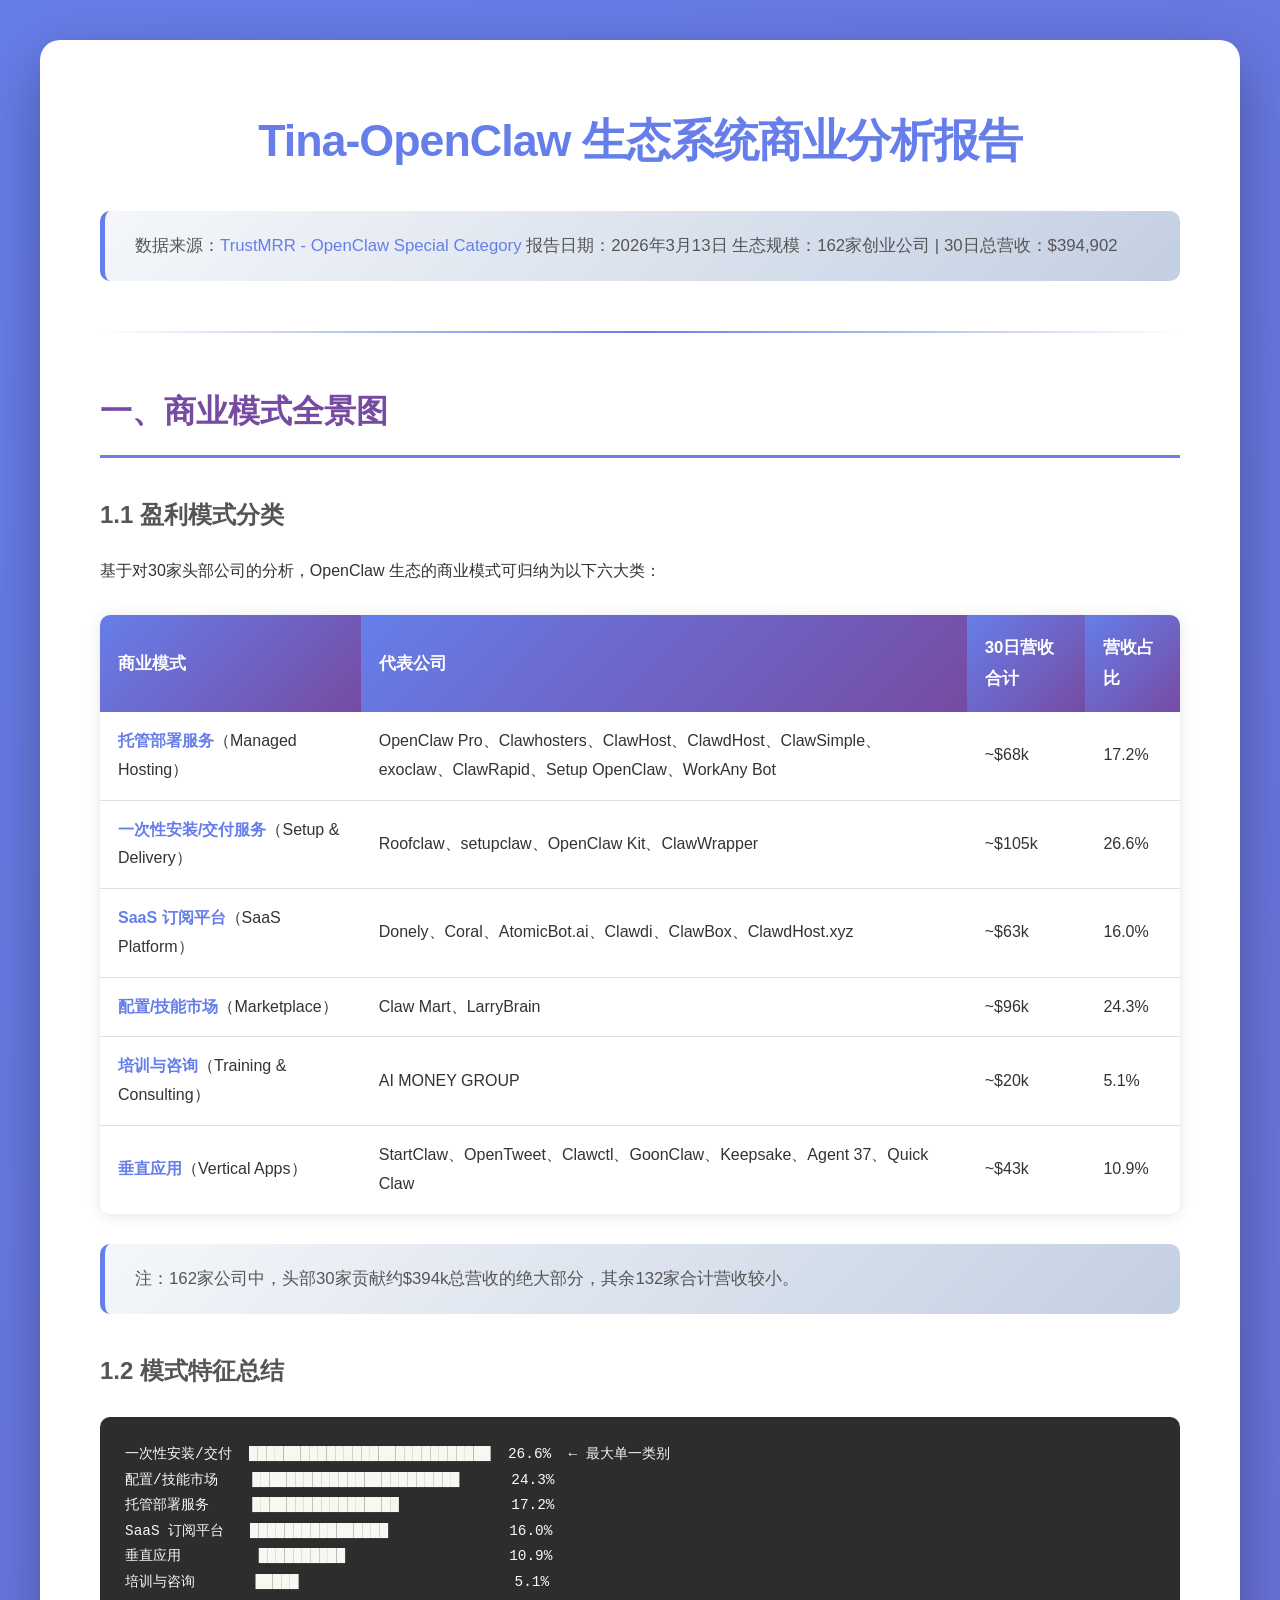
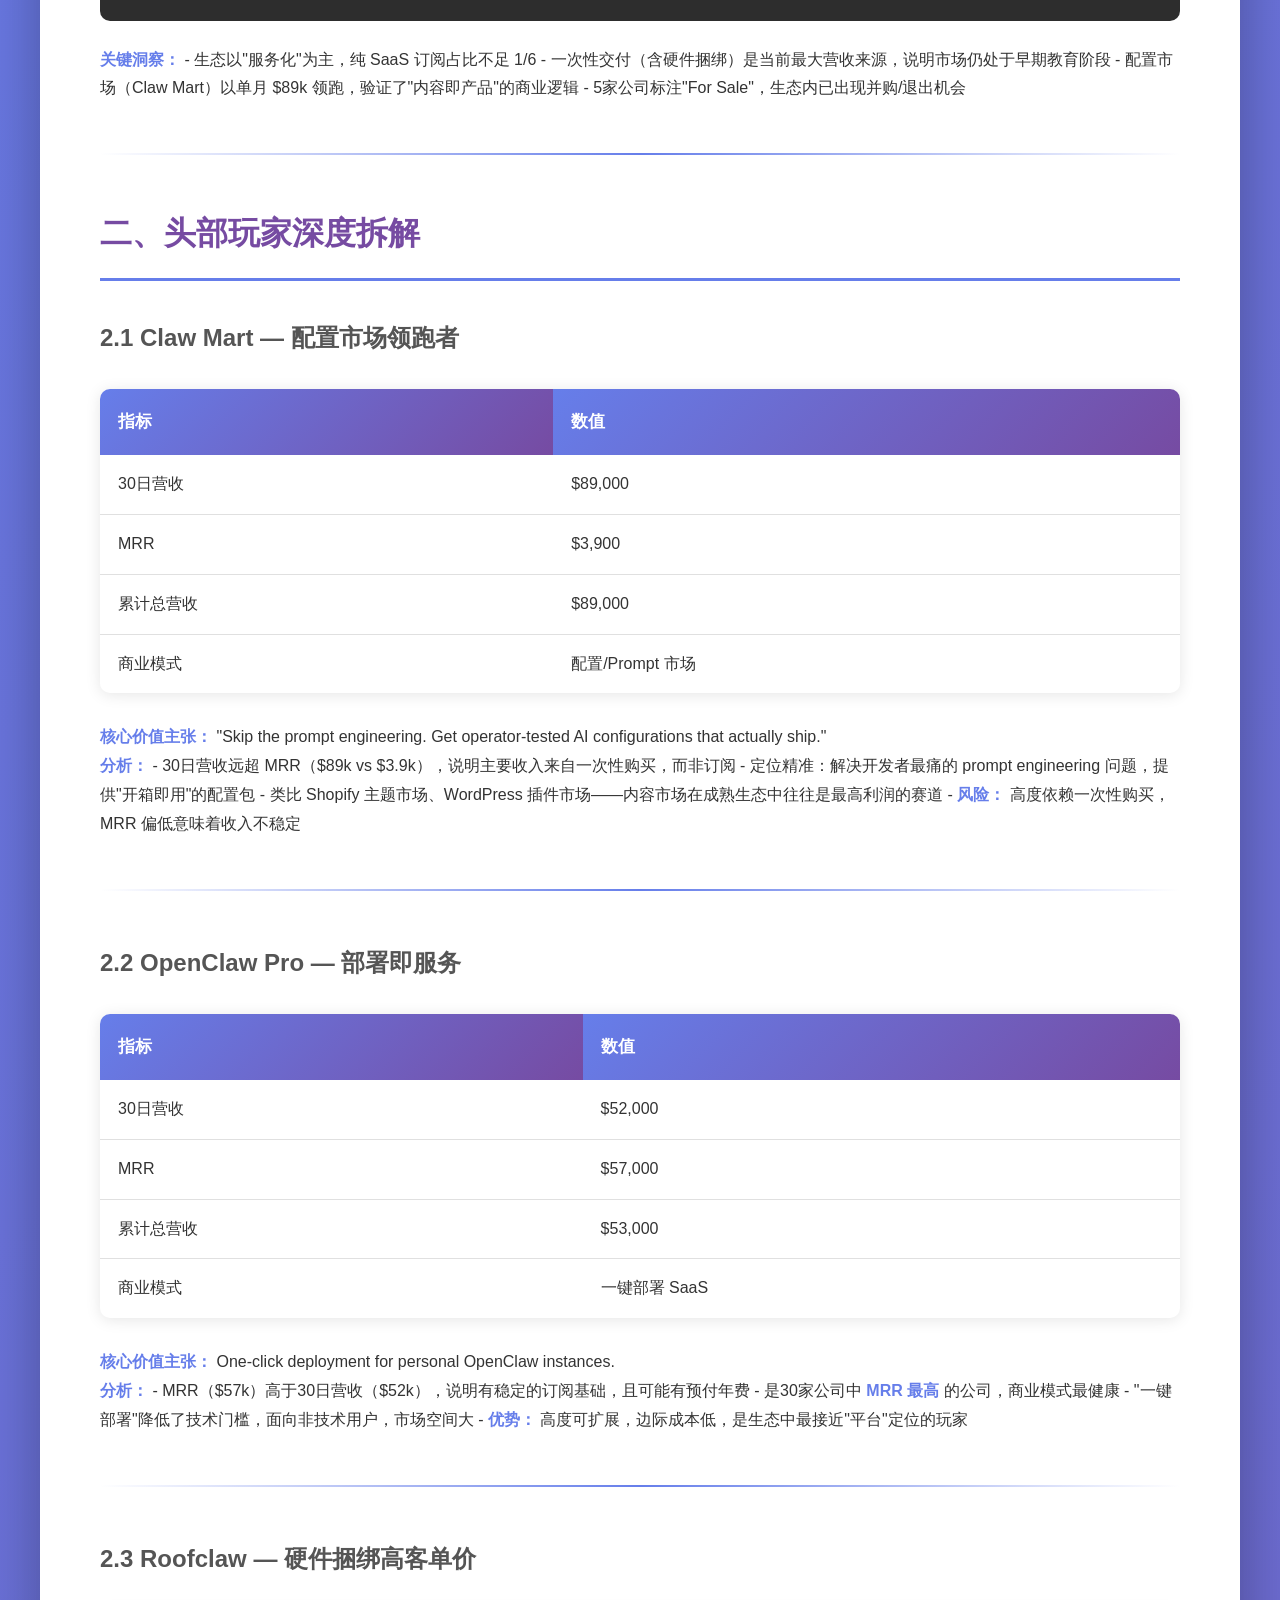
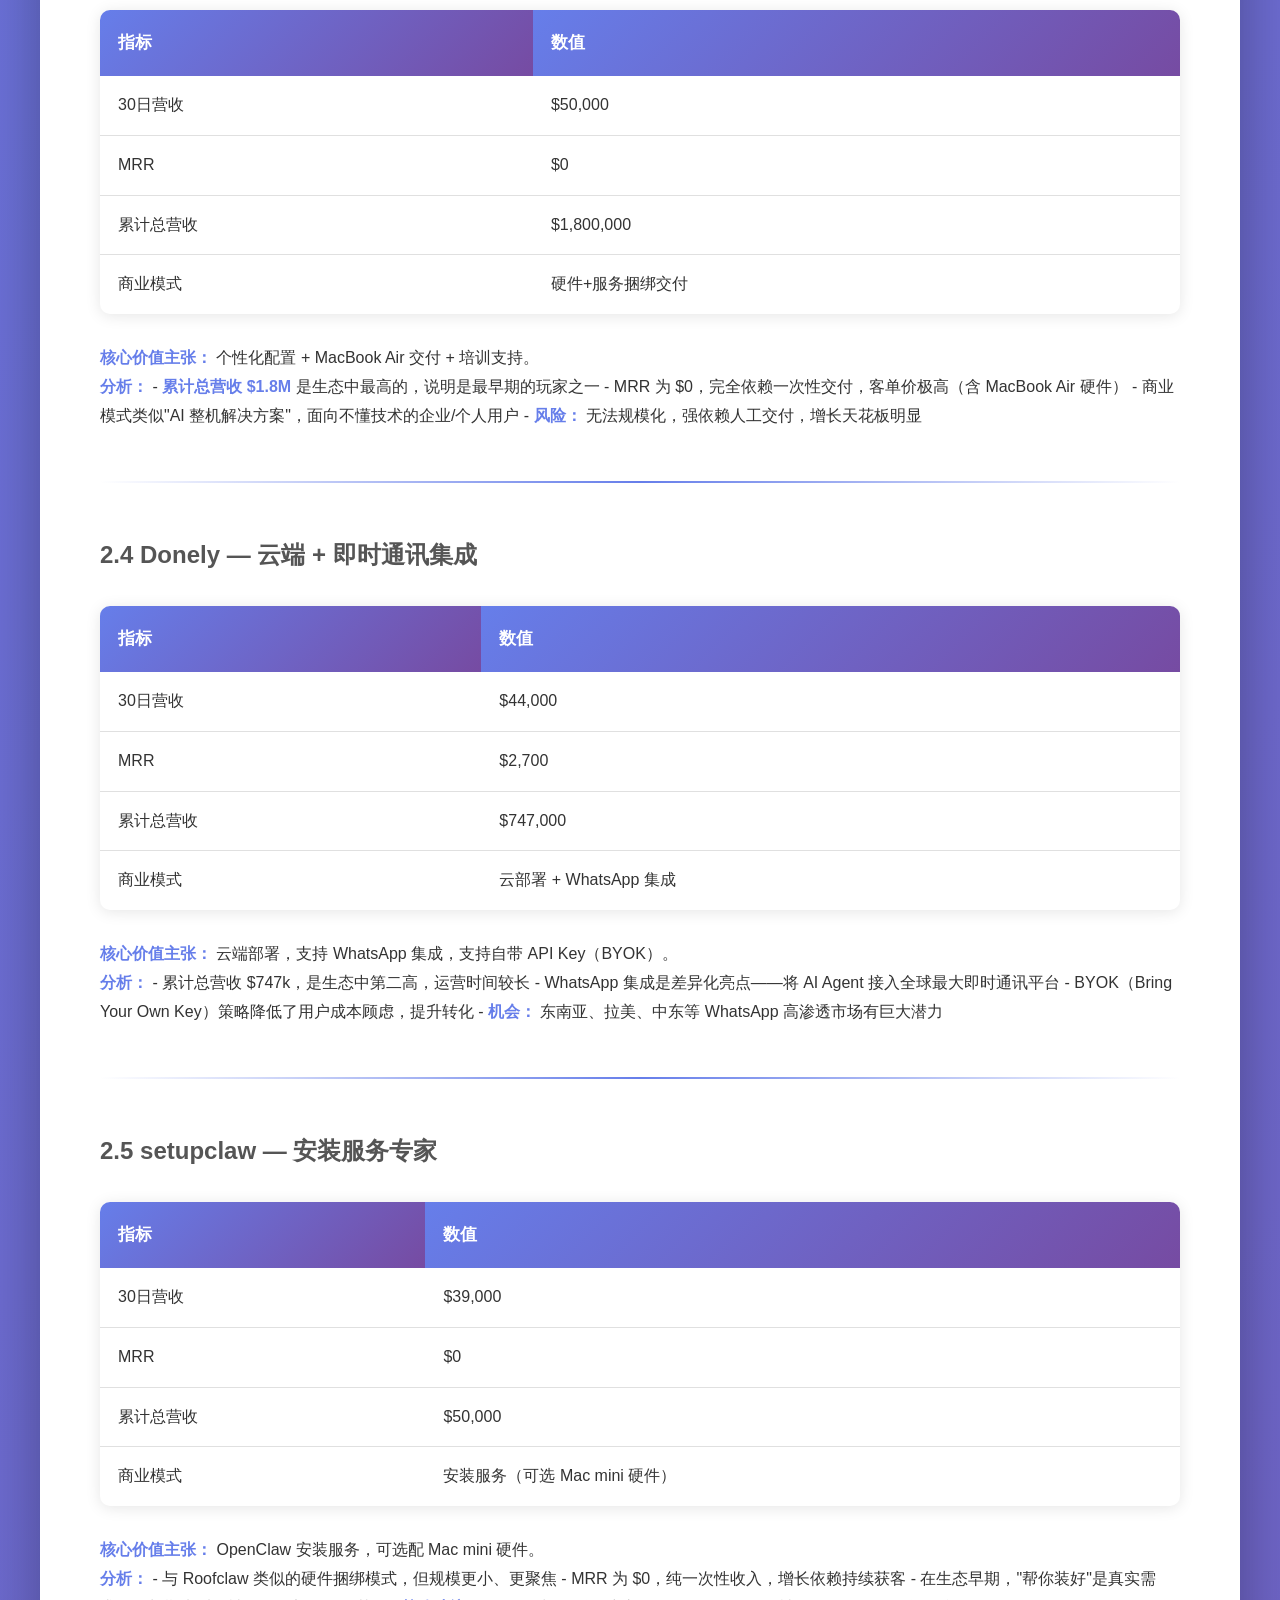
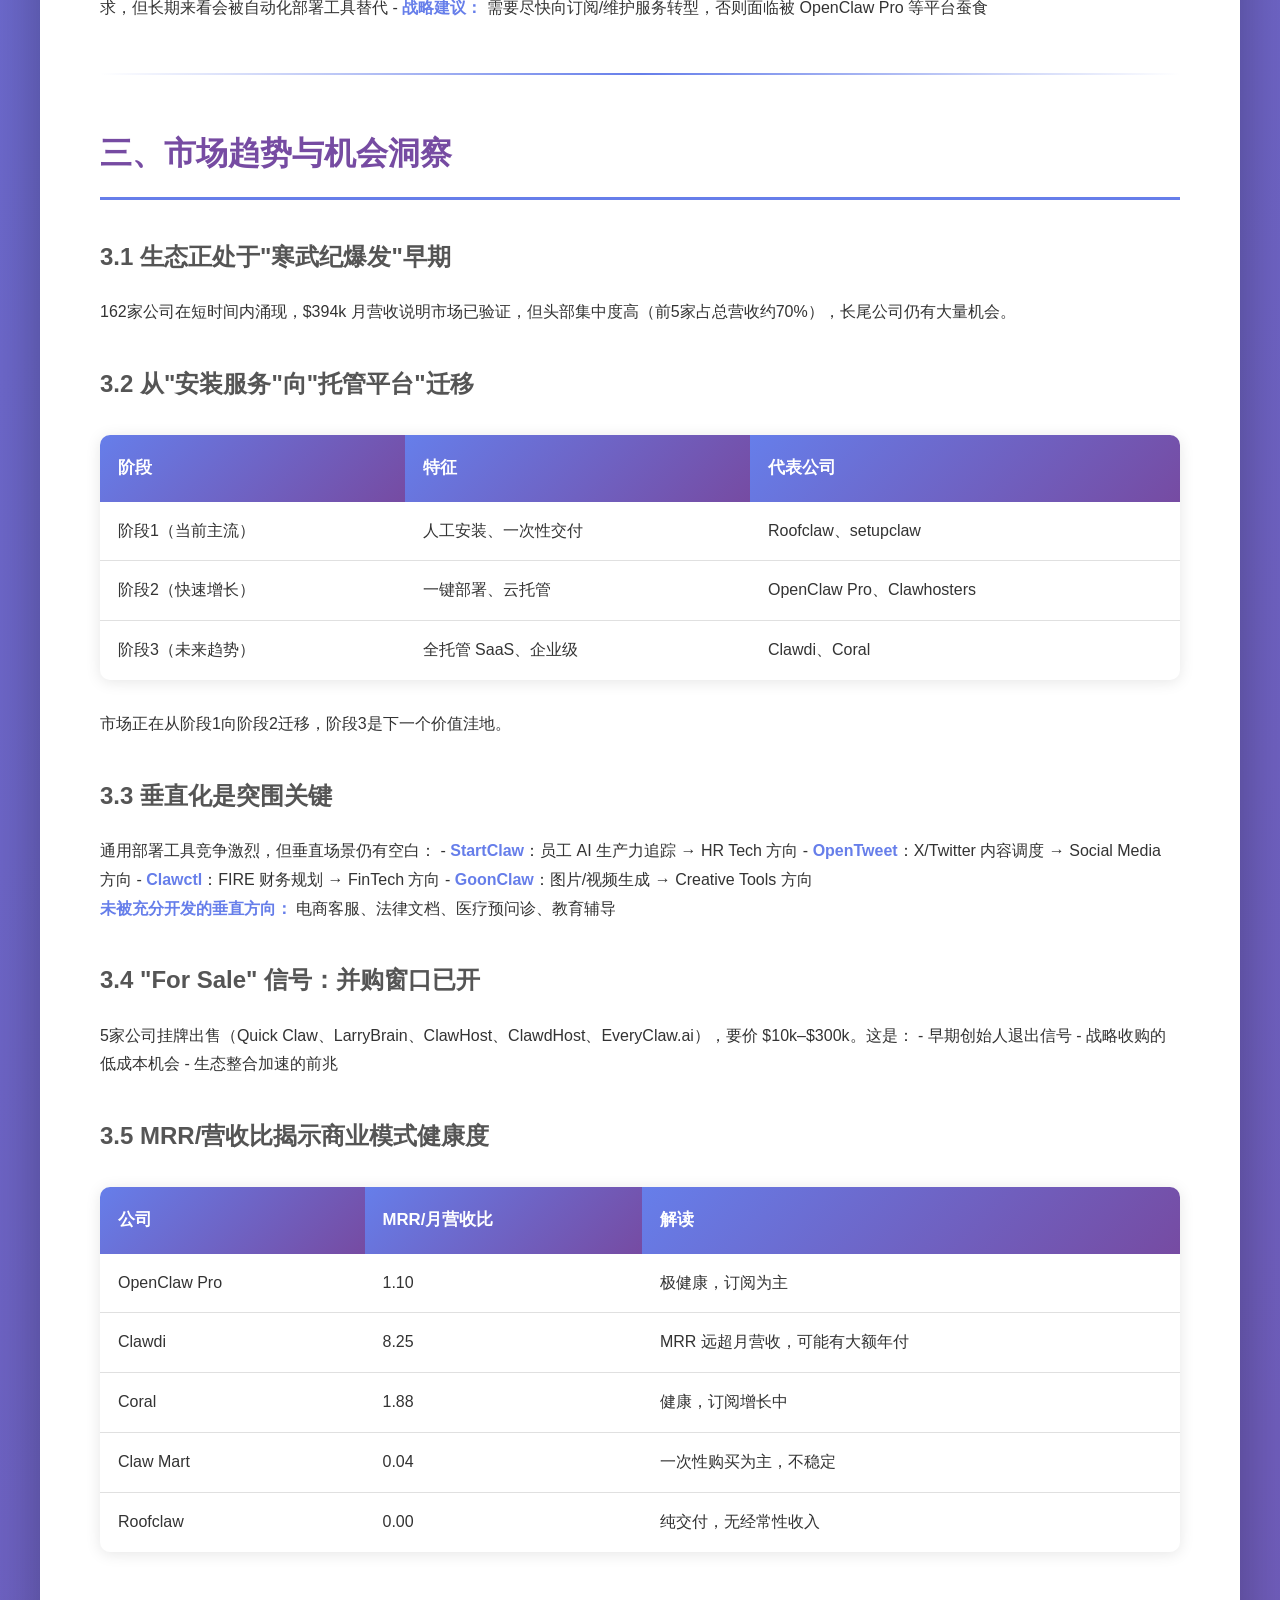
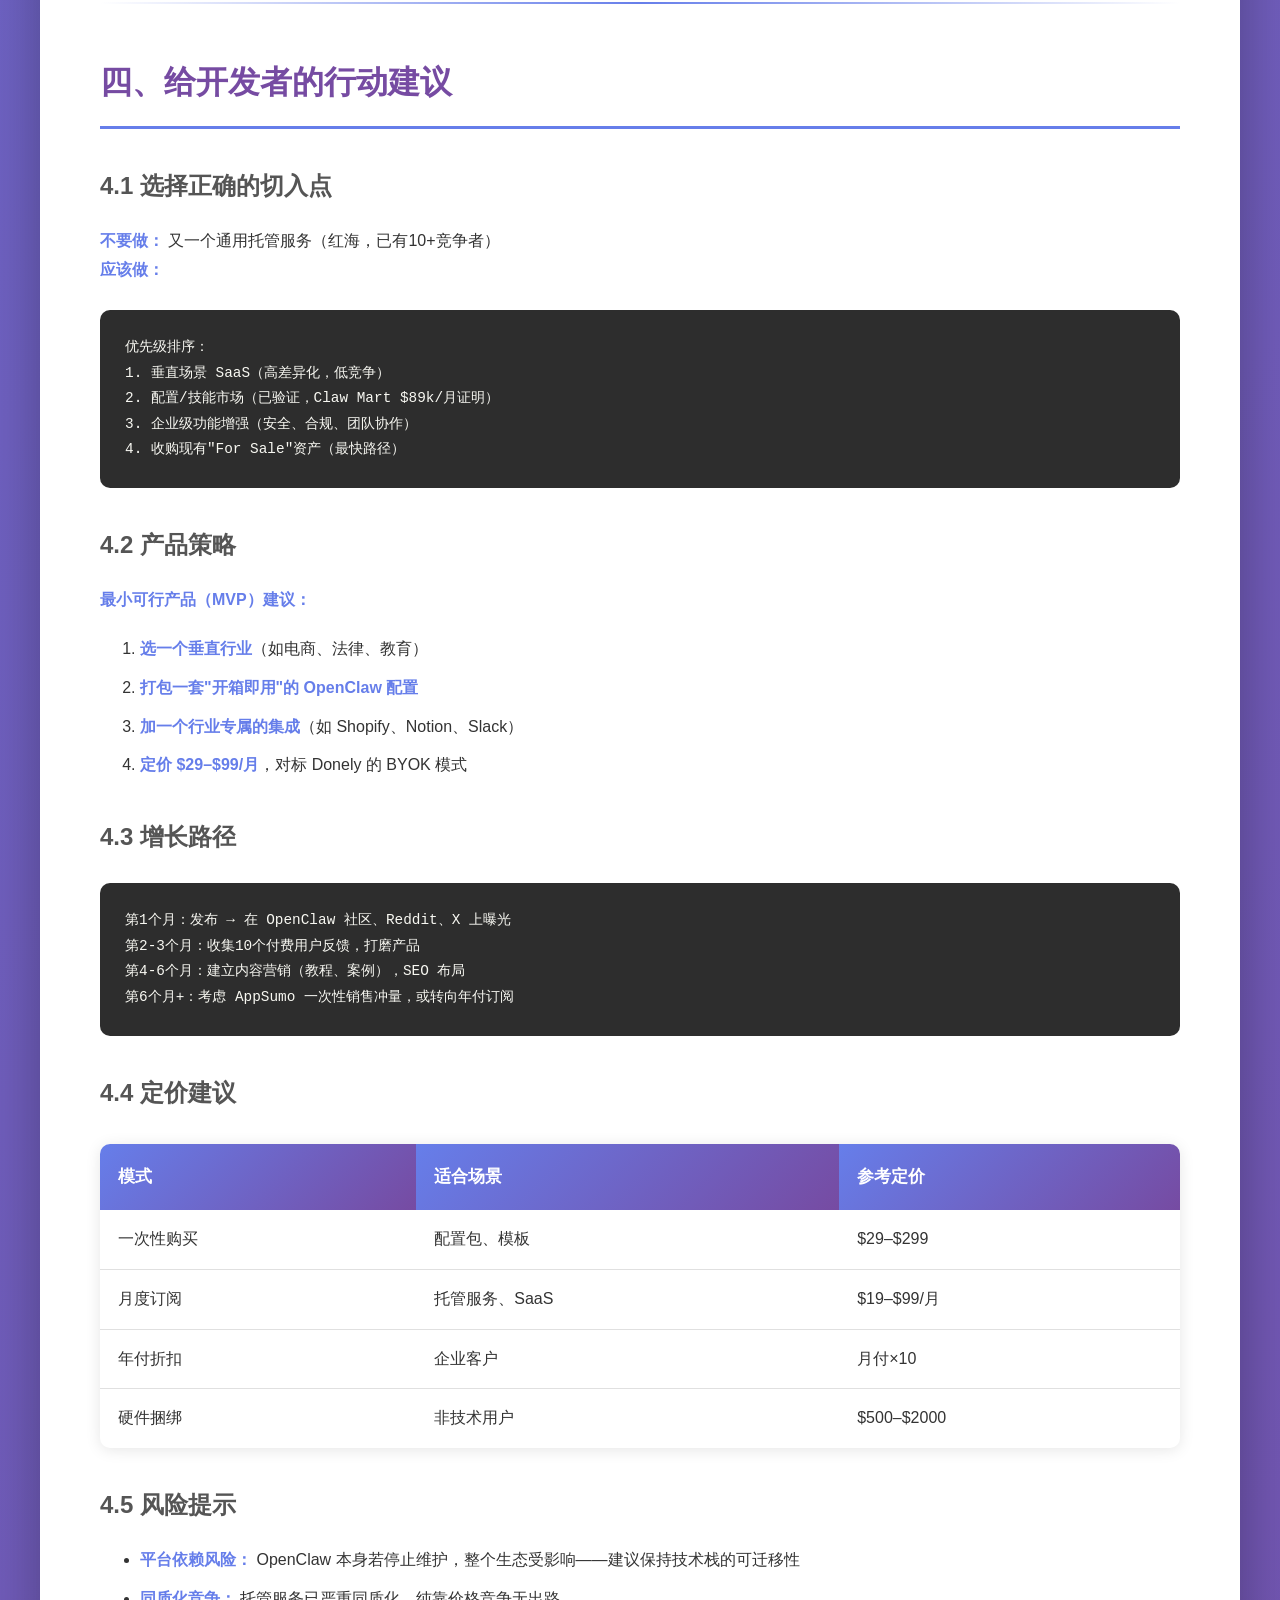
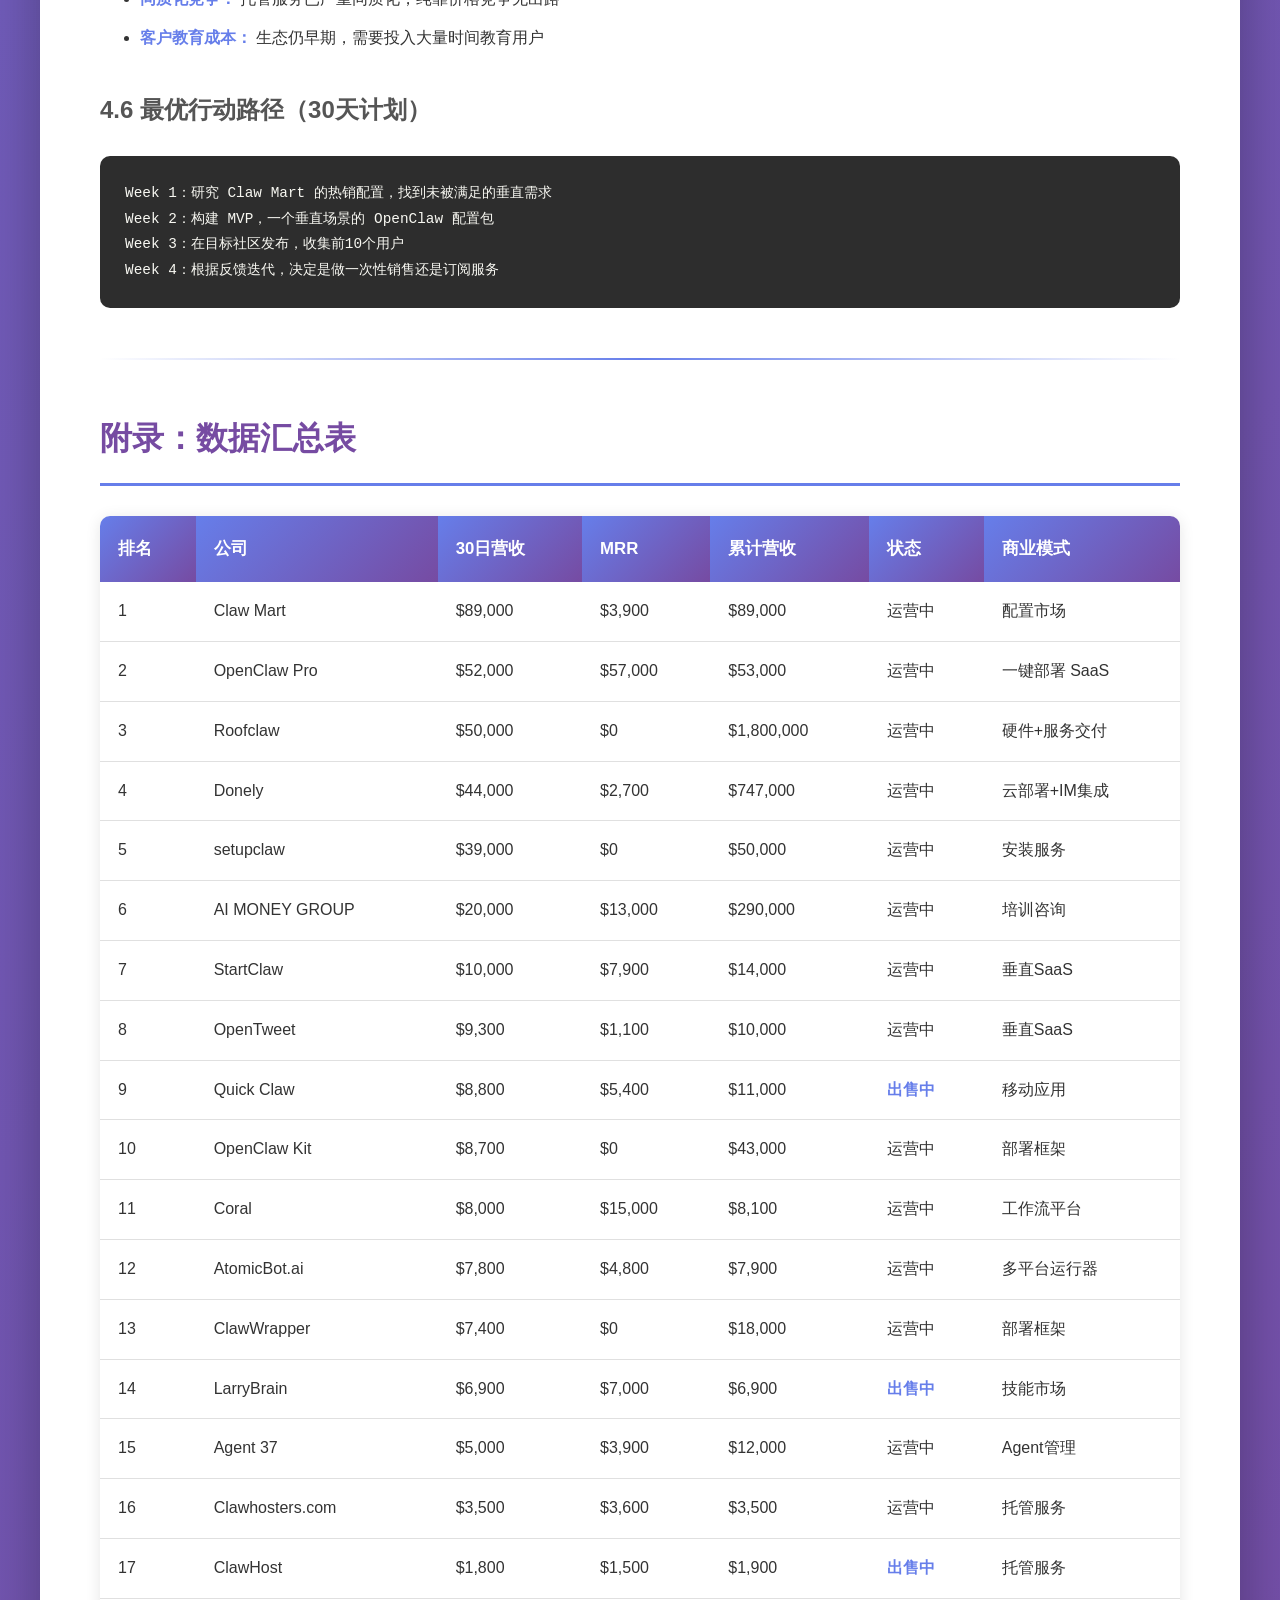
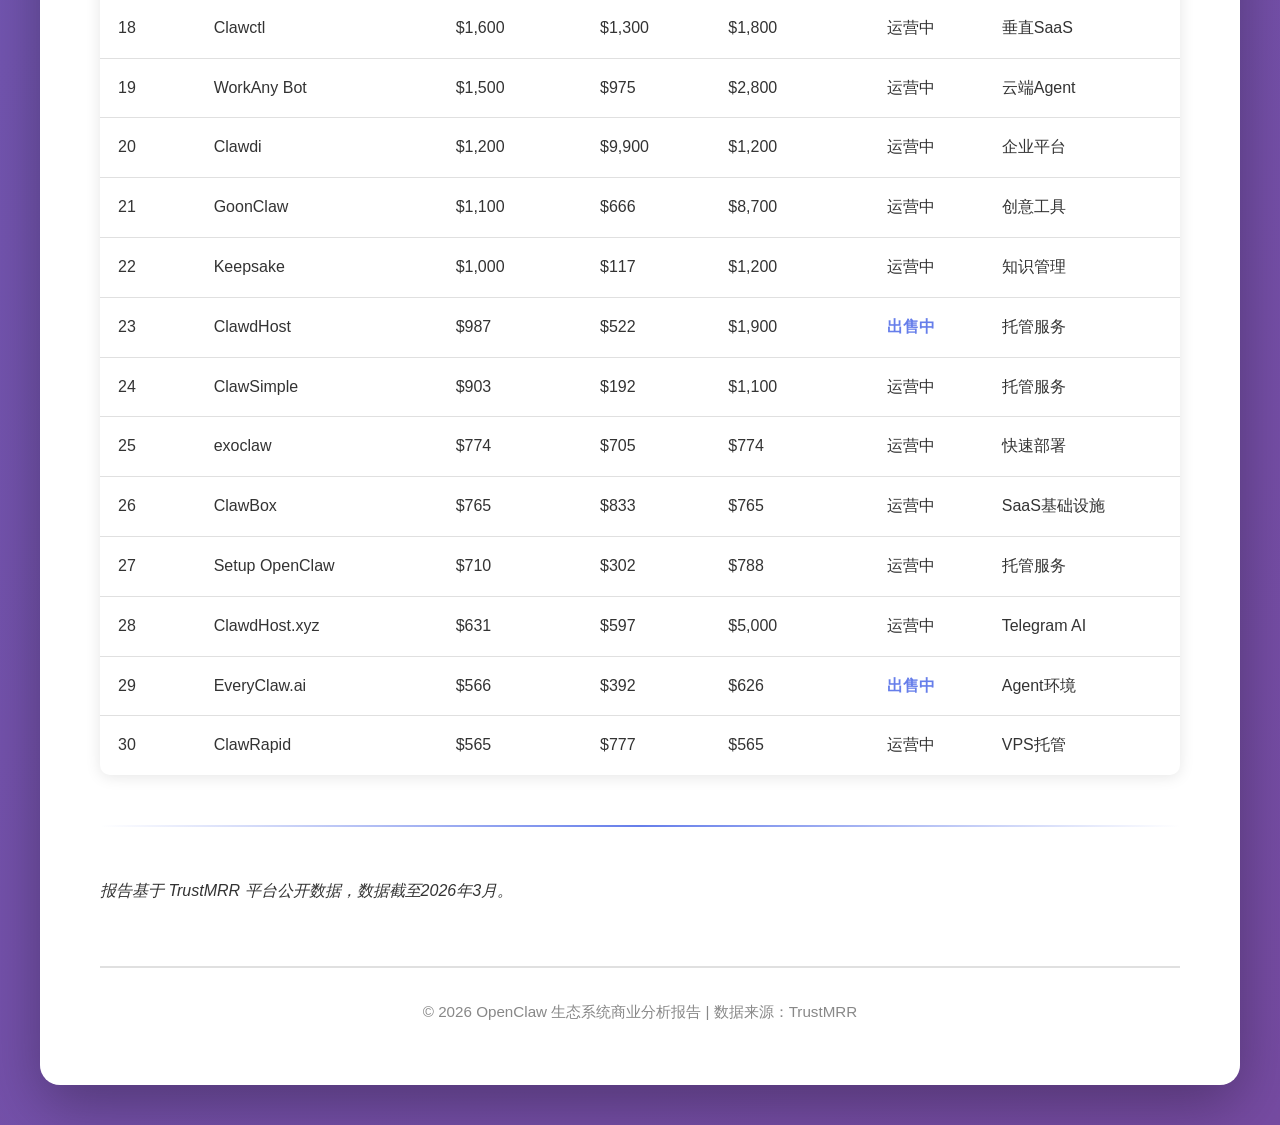
==== index.html @ 4ee93a66 "Add index.html for Vercel" ====
<!DOCTYPE html>
<html lang="zh-CN">
<head>
    <meta charset="UTF-8">
    <meta name="viewport" content="width=device-width, initial-scale=1.0">
    <title>Tina-OpenClaw 生态系统商业分析报告</title>
    <style>
        * {
            margin: 0;
            padding: 0;
            box-sizing: border-box;
        }

        body {
            font-family: -apple-system, BlinkMacSystemFont, "Segoe UI", "PingFang SC", "Hiragino Sans GB", "Microsoft YaHei", sans-serif;
            line-height: 1.8;
            color: #333;
            background: linear-gradient(135deg, #667eea 0%, #764ba2 100%);
            padding: 40px 20px;
        }

        .container {
            max-width: 1200px;
            margin: 0 auto;
            background: white;
            padding: 60px;
            border-radius: 20px;
            box-shadow: 0 20px 60px rgba(0,0,0,0.3);
        }

        h1 {
            font-size: 2.8em;
            color: #667eea;
            margin-bottom: 30px;
            text-align: center;
            font-weight: 700;
            letter-spacing: -1px;
        }

        h2 {
            font-size: 2em;
            color: #764ba2;
            margin-top: 50px;
            margin-bottom: 25px;
            padding-bottom: 15px;
            border-bottom: 3px solid #667eea;
            font-weight: 600;
        }

        h3 {
            font-size: 1.5em;
            color: #555;
            margin-top: 35px;
            margin-bottom: 20px;
            font-weight: 600;
        }

        blockquote {
            background: linear-gradient(135deg, #f5f7fa 0%, #c3cfe2 100%);
            border-left: 5px solid #667eea;
            padding: 20px 30px;
            margin: 30px 0;
            border-radius: 10px;
            font-size: 1.05em;
            color: #555;
        }

        table {
            width: 100%;
            border-collapse: collapse;
            margin: 30px 0;
            box-shadow: 0 2px 15px rgba(0,0,0,0.1);
            border-radius: 10px;
            overflow: hidden;
        }

        th {
            background: linear-gradient(135deg, #667eea 0%, #764ba2 100%);
            color: white;
            padding: 18px;
            text-align: left;
            font-weight: 600;
            font-size: 1.05em;
        }

        td {
            padding: 15px 18px;
            border-bottom: 1px solid #e0e0e0;
        }

        tr:hover {
            background-color: #f8f9fa;
        }

        tr:last-child td {
            border-bottom: none;
        }

        code {
            background: #f4f4f4;
            padding: 3px 8px;
            border-radius: 4px;
            font-family: "Monaco", "Menlo", monospace;
            font-size: 0.9em;
            color: #e83e8c;
        }

        pre {
            background: #2d2d2d;
            color: #f8f8f2;
            padding: 25px;
            border-radius: 10px;
            overflow-x: auto;
            margin: 25px 0;
            line-height: 1.6;
            font-family: "Monaco", "Menlo", monospace;
        }

        pre code {
            background: none;
            color: inherit;
            padding: 0;
        }

        ul, ol {
            margin: 20px 0 20px 40px;
        }

        li {
            margin: 10px 0;
        }

        strong {
            color: #667eea;
            font-weight: 600;
        }

        hr {
            border: none;
            height: 2px;
            background: linear-gradient(90deg, transparent, #667eea, transparent);
            margin: 50px 0;
        }

        a {
            color: #667eea;
            text-decoration: none;
            border-bottom: 2px solid transparent;
            transition: border-color 0.3s;
        }

        a:hover {
            border-bottom-color: #667eea;
        }

        .footer {
            text-align: center;
            margin-top: 60px;
            padding-top: 30px;
            border-top: 2px solid #e0e0e0;
            color: #888;
            font-size: 0.95em;
        }

        @media print {
            body {
                background: white;
                padding: 0;
            }
            .container {
                box-shadow: none;
                padding: 40px;
            }
        }

        @media (max-width: 768px) {
            .container {
                padding: 30px 20px;
            }
            h1 {
                font-size: 2em;
            }
            h2 {
                font-size: 1.6em;
            }
            table {
                font-size: 0.9em;
            }
        }
    </style>
</head>
<body>
    <div class="container">
        <h1>Tina-OpenClaw 生态系统商业分析报告</h1>
<blockquote>
<p>数据来源：<a href="https://trustmrr.com/special-category/openclaw">TrustMRR - OpenClaw Special Category</a>
报告日期：2026年3月13日
生态规模：162家创业公司 | 30日总营收：$394,902</p>
</blockquote>
<hr />
<h2>一、商业模式全景图</h2>
<h3>1.1 盈利模式分类</h3>
<p>基于对30家头部公司的分析，OpenClaw 生态的商业模式可归纳为以下六大类：</p>
<table>
<thead>
<tr>
<th>商业模式</th>
<th>代表公司</th>
<th>30日营收合计</th>
<th>营收占比</th>
</tr>
</thead>
<tbody>
<tr>
<td><strong>托管部署服务</strong>（Managed Hosting）</td>
<td>OpenClaw Pro、Clawhosters、ClawHost、ClawdHost、ClawSimple、exoclaw、ClawRapid、Setup OpenClaw、WorkAny Bot</td>
<td>~$68k</td>
<td>17.2%</td>
</tr>
<tr>
<td><strong>一次性安装/交付服务</strong>（Setup &amp; Delivery）</td>
<td>Roofclaw、setupclaw、OpenClaw Kit、ClawWrapper</td>
<td>~$105k</td>
<td>26.6%</td>
</tr>
<tr>
<td><strong>SaaS 订阅平台</strong>（SaaS Platform）</td>
<td>Donely、Coral、AtomicBot.ai、Clawdi、ClawBox、ClawdHost.xyz</td>
<td>~$63k</td>
<td>16.0%</td>
</tr>
<tr>
<td><strong>配置/技能市场</strong>（Marketplace）</td>
<td>Claw Mart、LarryBrain</td>
<td>~$96k</td>
<td>24.3%</td>
</tr>
<tr>
<td><strong>培训与咨询</strong>（Training &amp; Consulting）</td>
<td>AI MONEY GROUP</td>
<td>~$20k</td>
<td>5.1%</td>
</tr>
<tr>
<td><strong>垂直应用</strong>（Vertical Apps）</td>
<td>StartClaw、OpenTweet、Clawctl、GoonClaw、Keepsake、Agent 37、Quick Claw</td>
<td>~$43k</td>
<td>10.9%</td>
</tr>
</tbody>
</table>
<blockquote>
<p>注：162家公司中，头部30家贡献约$394k总营收的绝大部分，其余132家合计营收较小。</p>
</blockquote>
<h3>1.2 模式特征总结</h3>
<pre><code>一次性安装/交付  ████████████████████████████  26.6%  ← 最大单一类别
配置/技能市场    ████████████████████████      24.3%
托管部署服务     █████████████████             17.2%
SaaS 订阅平台   ████████████████              16.0%
垂直应用         ██████████                   10.9%
培训与咨询       █████                         5.1%
</code></pre>
<p><strong>关键洞察：</strong>
- 生态以"服务化"为主，纯 SaaS 订阅占比不足 1/6
- 一次性交付（含硬件捆绑）是当前最大营收来源，说明市场仍处于早期教育阶段
- 配置市场（Claw Mart）以单月 $89k 领跑，验证了"内容即产品"的商业逻辑
- 5家公司标注"For Sale"，生态内已出现并购/退出机会</p>
<hr />
<h2>二、头部玩家深度拆解</h2>
<h3>2.1 Claw Mart — 配置市场领跑者</h3>
<table>
<thead>
<tr>
<th>指标</th>
<th>数值</th>
</tr>
</thead>
<tbody>
<tr>
<td>30日营收</td>
<td>$89,000</td>
</tr>
<tr>
<td>MRR</td>
<td>$3,900</td>
</tr>
<tr>
<td>累计总营收</td>
<td>$89,000</td>
</tr>
<tr>
<td>商业模式</td>
<td>配置/Prompt 市场</td>
</tr>
</tbody>
</table>
<p><strong>核心价值主张：</strong> "Skip the prompt engineering. Get operator-tested AI configurations that actually ship."</p>
<p><strong>分析：</strong>
- 30日营收远超 MRR（$89k vs $3.9k），说明主要收入来自一次性购买，而非订阅
- 定位精准：解决开发者最痛的 prompt engineering 问题，提供"开箱即用"的配置包
- 类比 Shopify 主题市场、WordPress 插件市场——内容市场在成熟生态中往往是最高利润的赛道
- <strong>风险：</strong> 高度依赖一次性购买，MRR 偏低意味着收入不稳定</p>
<hr />
<h3>2.2 OpenClaw Pro — 部署即服务</h3>
<table>
<thead>
<tr>
<th>指标</th>
<th>数值</th>
</tr>
</thead>
<tbody>
<tr>
<td>30日营收</td>
<td>$52,000</td>
</tr>
<tr>
<td>MRR</td>
<td>$57,000</td>
</tr>
<tr>
<td>累计总营收</td>
<td>$53,000</td>
</tr>
<tr>
<td>商业模式</td>
<td>一键部署 SaaS</td>
</tr>
</tbody>
</table>
<p><strong>核心价值主张：</strong> One-click deployment for personal OpenClaw instances.</p>
<p><strong>分析：</strong>
- MRR（$57k）高于30日营收（$52k），说明有稳定的订阅基础，且可能有预付年费
- 是30家公司中 <strong>MRR 最高</strong> 的公司，商业模式最健康
- "一键部署"降低了技术门槛，面向非技术用户，市场空间大
- <strong>优势：</strong> 高度可扩展，边际成本低，是生态中最接近"平台"定位的玩家</p>
<hr />
<h3>2.3 Roofclaw — 硬件捆绑高客单价</h3>
<table>
<thead>
<tr>
<th>指标</th>
<th>数值</th>
</tr>
</thead>
<tbody>
<tr>
<td>30日营收</td>
<td>$50,000</td>
</tr>
<tr>
<td>MRR</td>
<td>$0</td>
</tr>
<tr>
<td>累计总营收</td>
<td>$1,800,000</td>
</tr>
<tr>
<td>商业模式</td>
<td>硬件+服务捆绑交付</td>
</tr>
</tbody>
</table>
<p><strong>核心价值主张：</strong> 个性化配置 + MacBook Air 交付 + 培训支持。</p>
<p><strong>分析：</strong>
- <strong>累计总营收 $1.8M</strong> 是生态中最高的，说明是最早期的玩家之一
- MRR 为 $0，完全依赖一次性交付，客单价极高（含 MacBook Air 硬件）
- 商业模式类似"AI 整机解决方案"，面向不懂技术的企业/个人用户
- <strong>风险：</strong> 无法规模化，强依赖人工交付，增长天花板明显</p>
<hr />
<h3>2.4 Donely — 云端 + 即时通讯集成</h3>
<table>
<thead>
<tr>
<th>指标</th>
<th>数值</th>
</tr>
</thead>
<tbody>
<tr>
<td>30日营收</td>
<td>$44,000</td>
</tr>
<tr>
<td>MRR</td>
<td>$2,700</td>
</tr>
<tr>
<td>累计总营收</td>
<td>$747,000</td>
</tr>
<tr>
<td>商业模式</td>
<td>云部署 + WhatsApp 集成</td>
</tr>
</tbody>
</table>
<p><strong>核心价值主张：</strong> 云端部署，支持 WhatsApp 集成，支持自带 API Key（BYOK）。</p>
<p><strong>分析：</strong>
- 累计总营收 $747k，是生态中第二高，运营时间较长
- WhatsApp 集成是差异化亮点——将 AI Agent 接入全球最大即时通讯平台
- BYOK（Bring Your Own Key）策略降低了用户成本顾虑，提升转化
- <strong>机会：</strong> 东南亚、拉美、中东等 WhatsApp 高渗透市场有巨大潜力</p>
<hr />
<h3>2.5 setupclaw — 安装服务专家</h3>
<table>
<thead>
<tr>
<th>指标</th>
<th>数值</th>
</tr>
</thead>
<tbody>
<tr>
<td>30日营收</td>
<td>$39,000</td>
</tr>
<tr>
<td>MRR</td>
<td>$0</td>
</tr>
<tr>
<td>累计总营收</td>
<td>$50,000</td>
</tr>
<tr>
<td>商业模式</td>
<td>安装服务（可选 Mac mini 硬件）</td>
</tr>
</tbody>
</table>
<p><strong>核心价值主张：</strong> OpenClaw 安装服务，可选配 Mac mini 硬件。</p>
<p><strong>分析：</strong>
- 与 Roofclaw 类似的硬件捆绑模式，但规模更小、更聚焦
- MRR 为 $0，纯一次性收入，增长依赖持续获客
- 在生态早期，"帮你装好"是真实需求，但长期来看会被自动化部署工具替代
- <strong>战略建议：</strong> 需要尽快向订阅/维护服务转型，否则面临被 OpenClaw Pro 等平台蚕食</p>
<hr />
<h2>三、市场趋势与机会洞察</h2>
<h3>3.1 生态正处于"寒武纪爆发"早期</h3>
<p>162家公司在短时间内涌现，$394k 月营收说明市场已验证，但头部集中度高（前5家占总营收约70%），长尾公司仍有大量机会。</p>
<h3>3.2 从"安装服务"向"托管平台"迁移</h3>
<table>
<thead>
<tr>
<th>阶段</th>
<th>特征</th>
<th>代表公司</th>
</tr>
</thead>
<tbody>
<tr>
<td>阶段1（当前主流）</td>
<td>人工安装、一次性交付</td>
<td>Roofclaw、setupclaw</td>
</tr>
<tr>
<td>阶段2（快速增长）</td>
<td>一键部署、云托管</td>
<td>OpenClaw Pro、Clawhosters</td>
</tr>
<tr>
<td>阶段3（未来趋势）</td>
<td>全托管 SaaS、企业级</td>
<td>Clawdi、Coral</td>
</tr>
</tbody>
</table>
<p>市场正在从阶段1向阶段2迁移，阶段3是下一个价值洼地。</p>
<h3>3.3 垂直化是突围关键</h3>
<p>通用部署工具竞争激烈，但垂直场景仍有空白：
- <strong>StartClaw</strong>：员工 AI 生产力追踪 → HR Tech 方向
- <strong>OpenTweet</strong>：X/Twitter 内容调度 → Social Media 方向
- <strong>Clawctl</strong>：FIRE 财务规划 → FinTech 方向
- <strong>GoonClaw</strong>：图片/视频生成 → Creative Tools 方向</p>
<p><strong>未被充分开发的垂直方向：</strong> 电商客服、法律文档、医疗预问诊、教育辅导</p>
<h3>3.4 "For Sale" 信号：并购窗口已开</h3>
<p>5家公司挂牌出售（Quick Claw、LarryBrain、ClawHost、ClawdHost、EveryClaw.ai），要价 $10k–$300k。这是：
- 早期创始人退出信号
- 战略收购的低成本机会
- 生态整合加速的前兆</p>
<h3>3.5 MRR/营收比揭示商业模式健康度</h3>
<table>
<thead>
<tr>
<th>公司</th>
<th>MRR/月营收比</th>
<th>解读</th>
</tr>
</thead>
<tbody>
<tr>
<td>OpenClaw Pro</td>
<td>1.10</td>
<td>极健康，订阅为主</td>
</tr>
<tr>
<td>Clawdi</td>
<td>8.25</td>
<td>MRR 远超月营收，可能有大额年付</td>
</tr>
<tr>
<td>Coral</td>
<td>1.88</td>
<td>健康，订阅增长中</td>
</tr>
<tr>
<td>Claw Mart</td>
<td>0.04</td>
<td>一次性购买为主，不稳定</td>
</tr>
<tr>
<td>Roofclaw</td>
<td>0.00</td>
<td>纯交付，无经常性收入</td>
</tr>
</tbody>
</table>
<hr />
<h2>四、给开发者的行动建议</h2>
<h3>4.1 选择正确的切入点</h3>
<p><strong>不要做：</strong> 又一个通用托管服务（红海，已有10+竞争者）</p>
<p><strong>应该做：</strong></p>
<pre><code>优先级排序：
1. 垂直场景 SaaS（高差异化，低竞争）
2. 配置/技能市场（已验证，Claw Mart $89k/月证明）
3. 企业级功能增强（安全、合规、团队协作）
4. 收购现有&quot;For Sale&quot;资产（最快路径）
</code></pre>
<h3>4.2 产品策略</h3>
<p><strong>最小可行产品（MVP）建议：</strong></p>
<ol>
<li><strong>选一个垂直行业</strong>（如电商、法律、教育）</li>
<li><strong>打包一套"开箱即用"的 OpenClaw 配置</strong></li>
<li><strong>加一个行业专属的集成</strong>（如 Shopify、Notion、Slack）</li>
<li><strong>定价 $29–$99/月</strong>，对标 Donely 的 BYOK 模式</li>
</ol>
<h3>4.3 增长路径</h3>
<pre><code>第1个月：发布 → 在 OpenClaw 社区、Reddit、X 上曝光
第2-3个月：收集10个付费用户反馈，打磨产品
第4-6个月：建立内容营销（教程、案例），SEO 布局
第6个月+：考虑 AppSumo 一次性销售冲量，或转向年付订阅
</code></pre>
<h3>4.4 定价建议</h3>
<table>
<thead>
<tr>
<th>模式</th>
<th>适合场景</th>
<th>参考定价</th>
</tr>
</thead>
<tbody>
<tr>
<td>一次性购买</td>
<td>配置包、模板</td>
<td>$29–$299</td>
</tr>
<tr>
<td>月度订阅</td>
<td>托管服务、SaaS</td>
<td>$19–$99/月</td>
</tr>
<tr>
<td>年付折扣</td>
<td>企业客户</td>
<td>月付×10</td>
</tr>
<tr>
<td>硬件捆绑</td>
<td>非技术用户</td>
<td>$500–$2000</td>
</tr>
</tbody>
</table>
<h3>4.5 风险提示</h3>
<ul>
<li><strong>平台依赖风险：</strong> OpenClaw 本身若停止维护，整个生态受影响——建议保持技术栈的可迁移性</li>
<li><strong>同质化竞争：</strong> 托管服务已严重同质化，纯靠价格竞争无出路</li>
<li><strong>客户教育成本：</strong> 生态仍早期，需要投入大量时间教育用户</li>
</ul>
<h3>4.6 最优行动路径（30天计划）</h3>
<pre><code>Week 1：研究 Claw Mart 的热销配置，找到未被满足的垂直需求
Week 2：构建 MVP，一个垂直场景的 OpenClaw 配置包
Week 3：在目标社区发布，收集前10个用户
Week 4：根据反馈迭代，决定是做一次性销售还是订阅服务
</code></pre>
<hr />
<h2>附录：数据汇总表</h2>
<table>
<thead>
<tr>
<th>排名</th>
<th>公司</th>
<th>30日营收</th>
<th>MRR</th>
<th>累计营收</th>
<th>状态</th>
<th>商业模式</th>
</tr>
</thead>
<tbody>
<tr>
<td>1</td>
<td>Claw Mart</td>
<td>$89,000</td>
<td>$3,900</td>
<td>$89,000</td>
<td>运营中</td>
<td>配置市场</td>
</tr>
<tr>
<td>2</td>
<td>OpenClaw Pro</td>
<td>$52,000</td>
<td>$57,000</td>
<td>$53,000</td>
<td>运营中</td>
<td>一键部署 SaaS</td>
</tr>
<tr>
<td>3</td>
<td>Roofclaw</td>
<td>$50,000</td>
<td>$0</td>
<td>$1,800,000</td>
<td>运营中</td>
<td>硬件+服务交付</td>
</tr>
<tr>
<td>4</td>
<td>Donely</td>
<td>$44,000</td>
<td>$2,700</td>
<td>$747,000</td>
<td>运营中</td>
<td>云部署+IM集成</td>
</tr>
<tr>
<td>5</td>
<td>setupclaw</td>
<td>$39,000</td>
<td>$0</td>
<td>$50,000</td>
<td>运营中</td>
<td>安装服务</td>
</tr>
<tr>
<td>6</td>
<td>AI MONEY GROUP</td>
<td>$20,000</td>
<td>$13,000</td>
<td>$290,000</td>
<td>运营中</td>
<td>培训咨询</td>
</tr>
<tr>
<td>7</td>
<td>StartClaw</td>
<td>$10,000</td>
<td>$7,900</td>
<td>$14,000</td>
<td>运营中</td>
<td>垂直SaaS</td>
</tr>
<tr>
<td>8</td>
<td>OpenTweet</td>
<td>$9,300</td>
<td>$1,100</td>
<td>$10,000</td>
<td>运营中</td>
<td>垂直SaaS</td>
</tr>
<tr>
<td>9</td>
<td>Quick Claw</td>
<td>$8,800</td>
<td>$5,400</td>
<td>$11,000</td>
<td><strong>出售中</strong></td>
<td>移动应用</td>
</tr>
<tr>
<td>10</td>
<td>OpenClaw Kit</td>
<td>$8,700</td>
<td>$0</td>
<td>$43,000</td>
<td>运营中</td>
<td>部署框架</td>
</tr>
<tr>
<td>11</td>
<td>Coral</td>
<td>$8,000</td>
<td>$15,000</td>
<td>$8,100</td>
<td>运营中</td>
<td>工作流平台</td>
</tr>
<tr>
<td>12</td>
<td>AtomicBot.ai</td>
<td>$7,800</td>
<td>$4,800</td>
<td>$7,900</td>
<td>运营中</td>
<td>多平台运行器</td>
</tr>
<tr>
<td>13</td>
<td>ClawWrapper</td>
<td>$7,400</td>
<td>$0</td>
<td>$18,000</td>
<td>运营中</td>
<td>部署框架</td>
</tr>
<tr>
<td>14</td>
<td>LarryBrain</td>
<td>$6,900</td>
<td>$7,000</td>
<td>$6,900</td>
<td><strong>出售中</strong></td>
<td>技能市场</td>
</tr>
<tr>
<td>15</td>
<td>Agent 37</td>
<td>$5,000</td>
<td>$3,900</td>
<td>$12,000</td>
<td>运营中</td>
<td>Agent管理</td>
</tr>
<tr>
<td>16</td>
<td>Clawhosters.com</td>
<td>$3,500</td>
<td>$3,600</td>
<td>$3,500</td>
<td>运营中</td>
<td>托管服务</td>
</tr>
<tr>
<td>17</td>
<td>ClawHost</td>
<td>$1,800</td>
<td>$1,500</td>
<td>$1,900</td>
<td><strong>出售中</strong></td>
<td>托管服务</td>
</tr>
<tr>
<td>18</td>
<td>Clawctl</td>
<td>$1,600</td>
<td>$1,300</td>
<td>$1,800</td>
<td>运营中</td>
<td>垂直SaaS</td>
</tr>
<tr>
<td>19</td>
<td>WorkAny Bot</td>
<td>$1,500</td>
<td>$975</td>
<td>$2,800</td>
<td>运营中</td>
<td>云端Agent</td>
</tr>
<tr>
<td>20</td>
<td>Clawdi</td>
<td>$1,200</td>
<td>$9,900</td>
<td>$1,200</td>
<td>运营中</td>
<td>企业平台</td>
</tr>
<tr>
<td>21</td>
<td>GoonClaw</td>
<td>$1,100</td>
<td>$666</td>
<td>$8,700</td>
<td>运营中</td>
<td>创意工具</td>
</tr>
<tr>
<td>22</td>
<td>Keepsake</td>
<td>$1,000</td>
<td>$117</td>
<td>$1,200</td>
<td>运营中</td>
<td>知识管理</td>
</tr>
<tr>
<td>23</td>
<td>ClawdHost</td>
<td>$987</td>
<td>$522</td>
<td>$1,900</td>
<td><strong>出售中</strong></td>
<td>托管服务</td>
</tr>
<tr>
<td>24</td>
<td>ClawSimple</td>
<td>$903</td>
<td>$192</td>
<td>$1,100</td>
<td>运营中</td>
<td>托管服务</td>
</tr>
<tr>
<td>25</td>
<td>exoclaw</td>
<td>$774</td>
<td>$705</td>
<td>$774</td>
<td>运营中</td>
<td>快速部署</td>
</tr>
<tr>
<td>26</td>
<td>ClawBox</td>
<td>$765</td>
<td>$833</td>
<td>$765</td>
<td>运营中</td>
<td>SaaS基础设施</td>
</tr>
<tr>
<td>27</td>
<td>Setup OpenClaw</td>
<td>$710</td>
<td>$302</td>
<td>$788</td>
<td>运营中</td>
<td>托管服务</td>
</tr>
<tr>
<td>28</td>
<td>ClawdHost.xyz</td>
<td>$631</td>
<td>$597</td>
<td>$5,000</td>
<td>运营中</td>
<td>Telegram AI</td>
</tr>
<tr>
<td>29</td>
<td>EveryClaw.ai</td>
<td>$566</td>
<td>$392</td>
<td>$626</td>
<td><strong>出售中</strong></td>
<td>Agent环境</td>
</tr>
<tr>
<td>30</td>
<td>ClawRapid</td>
<td>$565</td>
<td>$777</td>
<td>$565</td>
<td>运营中</td>
<td>VPS托管</td>
</tr>
</tbody>
</table>
<hr />
<p><em>报告基于 TrustMRR 平台公开数据，数据截至2026年3月。</em></p>
        <div class="footer">
            <p>© 2026 OpenClaw 生态系统商业分析报告 | 数据来源：TrustMRR</p>
        </div>
    </div>
</body>
</html>
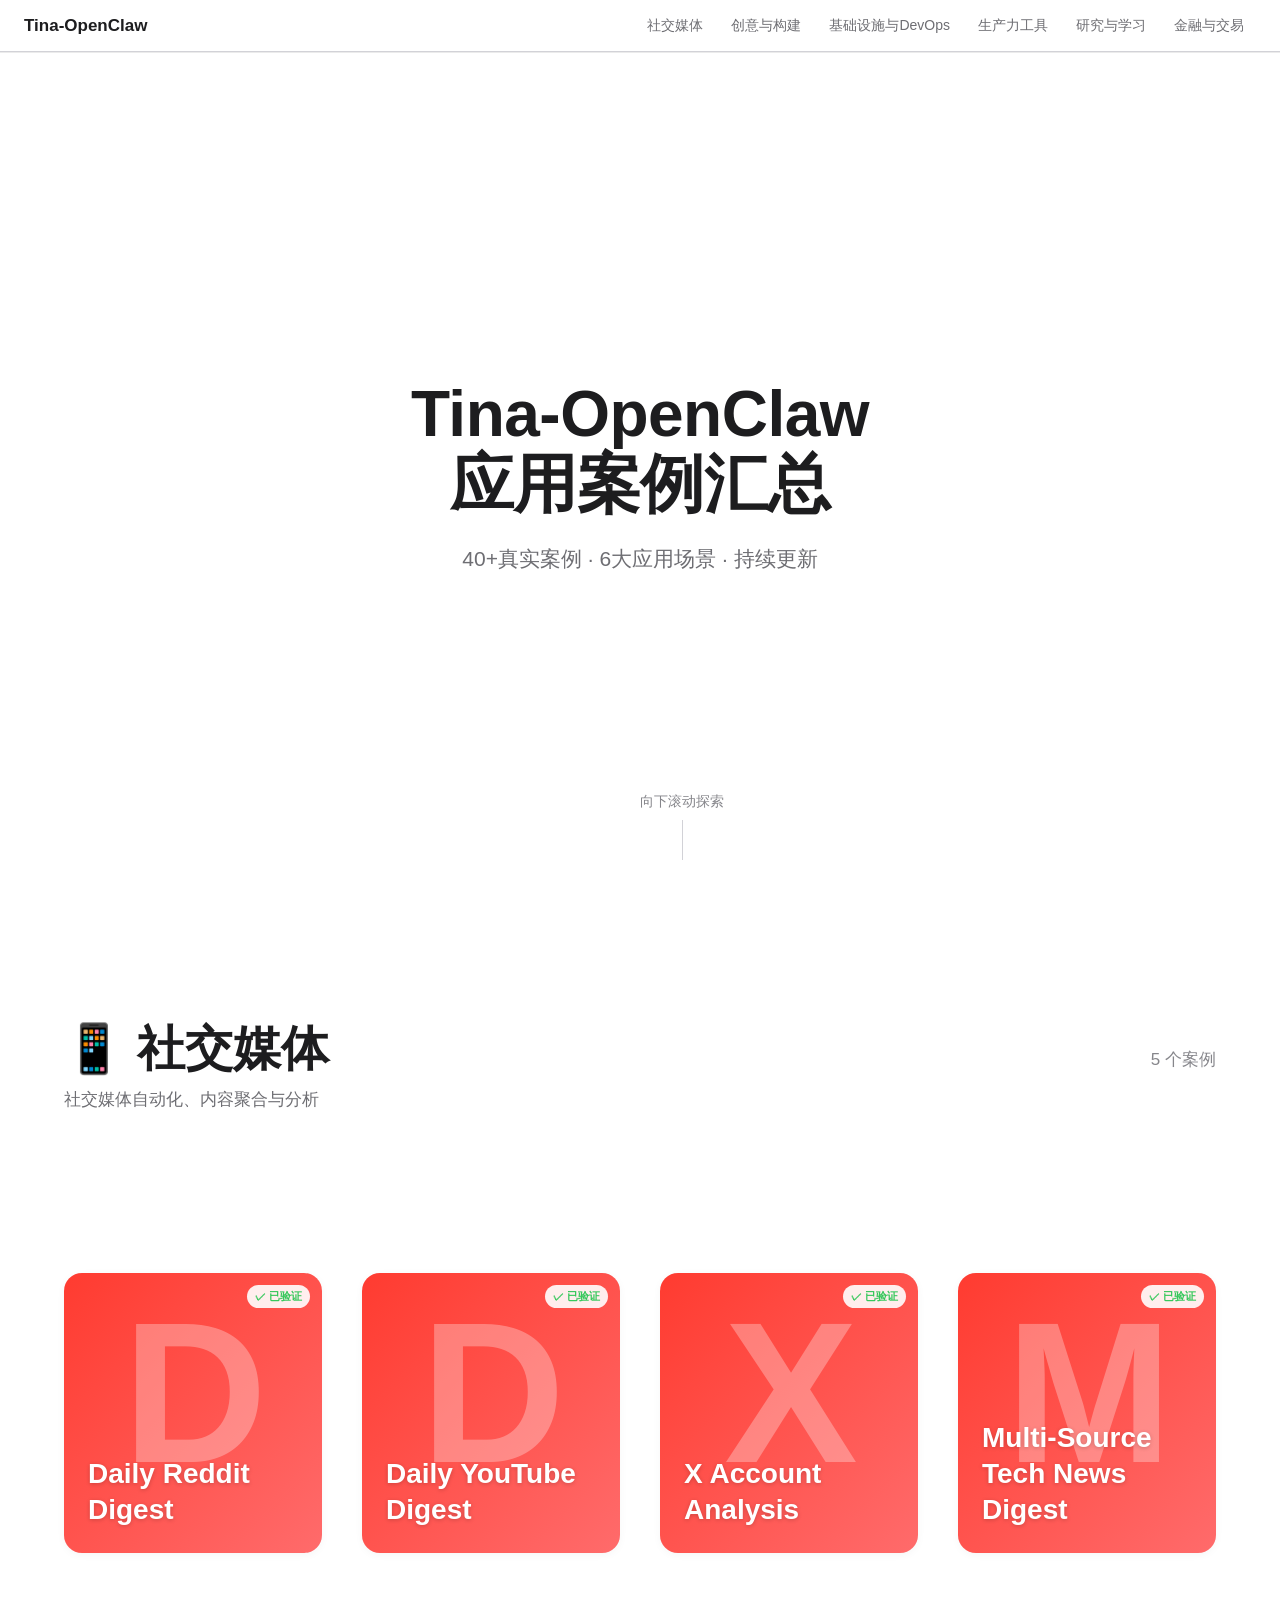
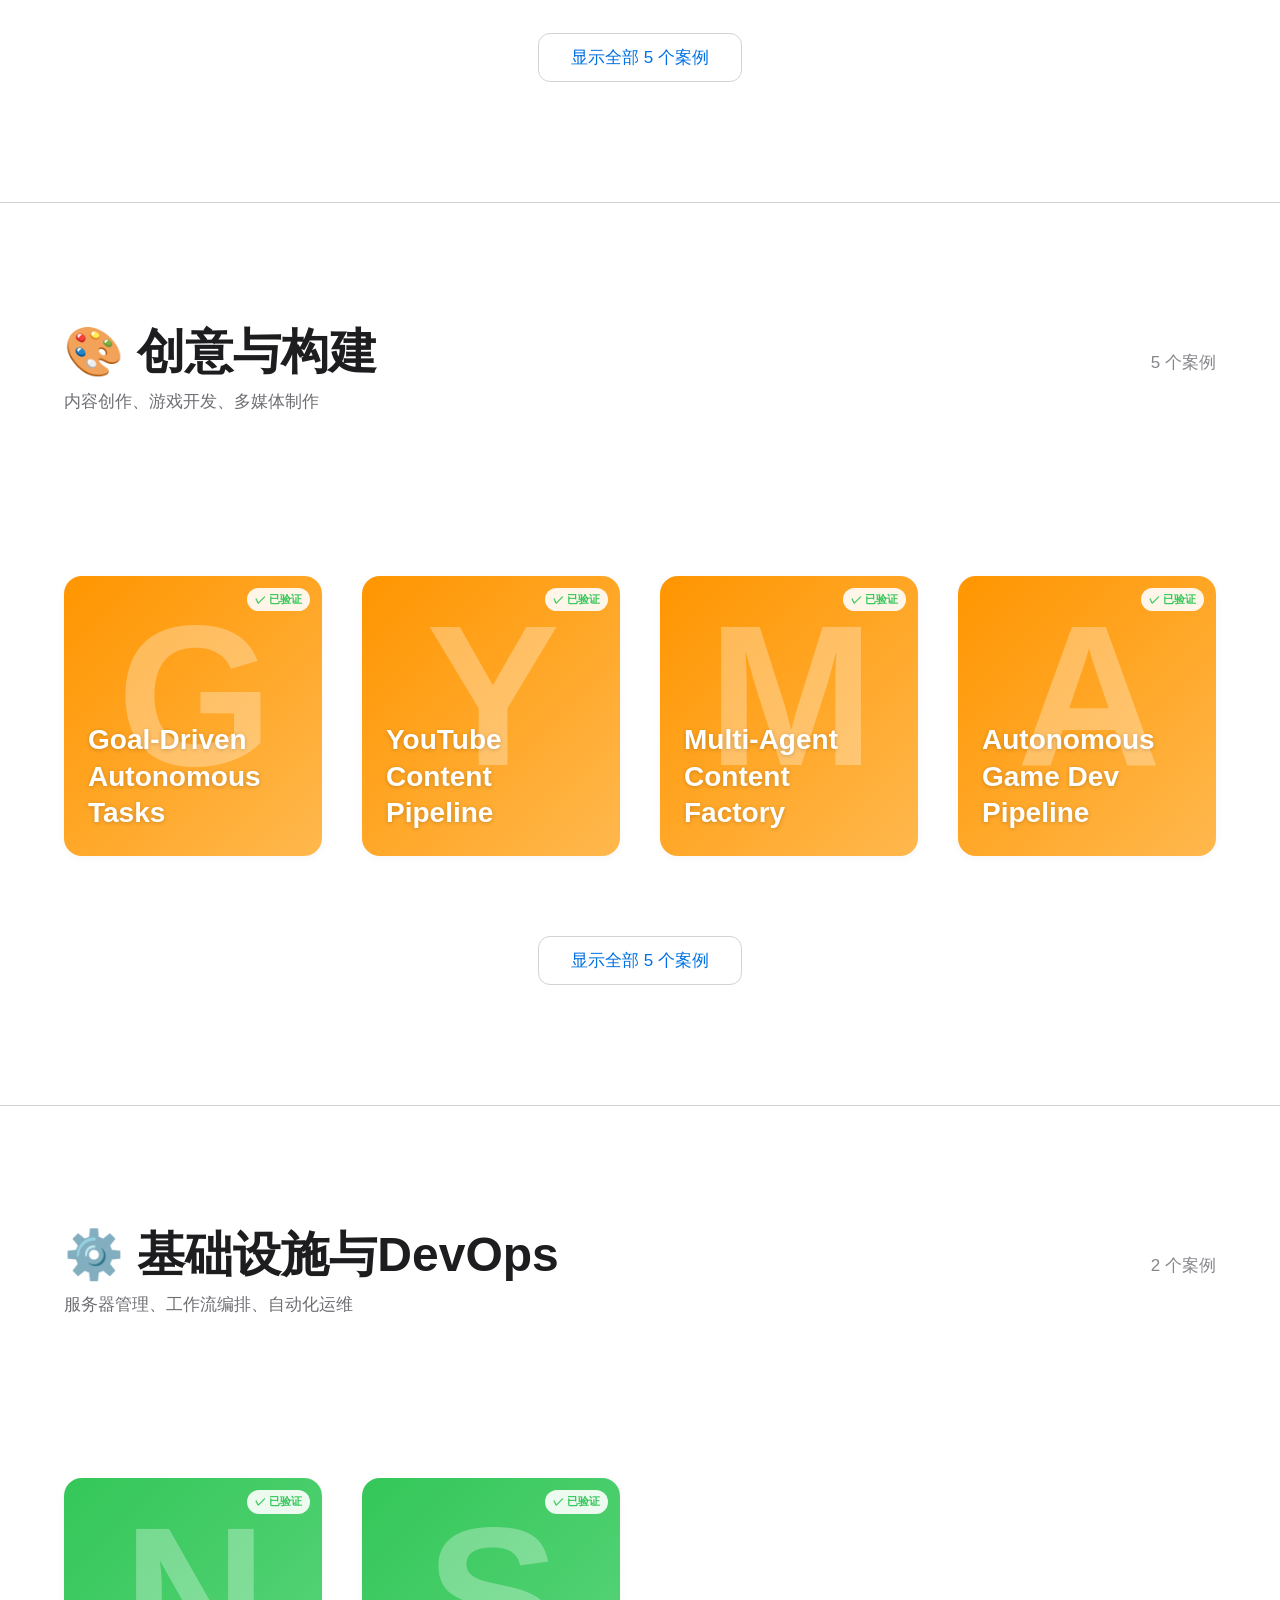
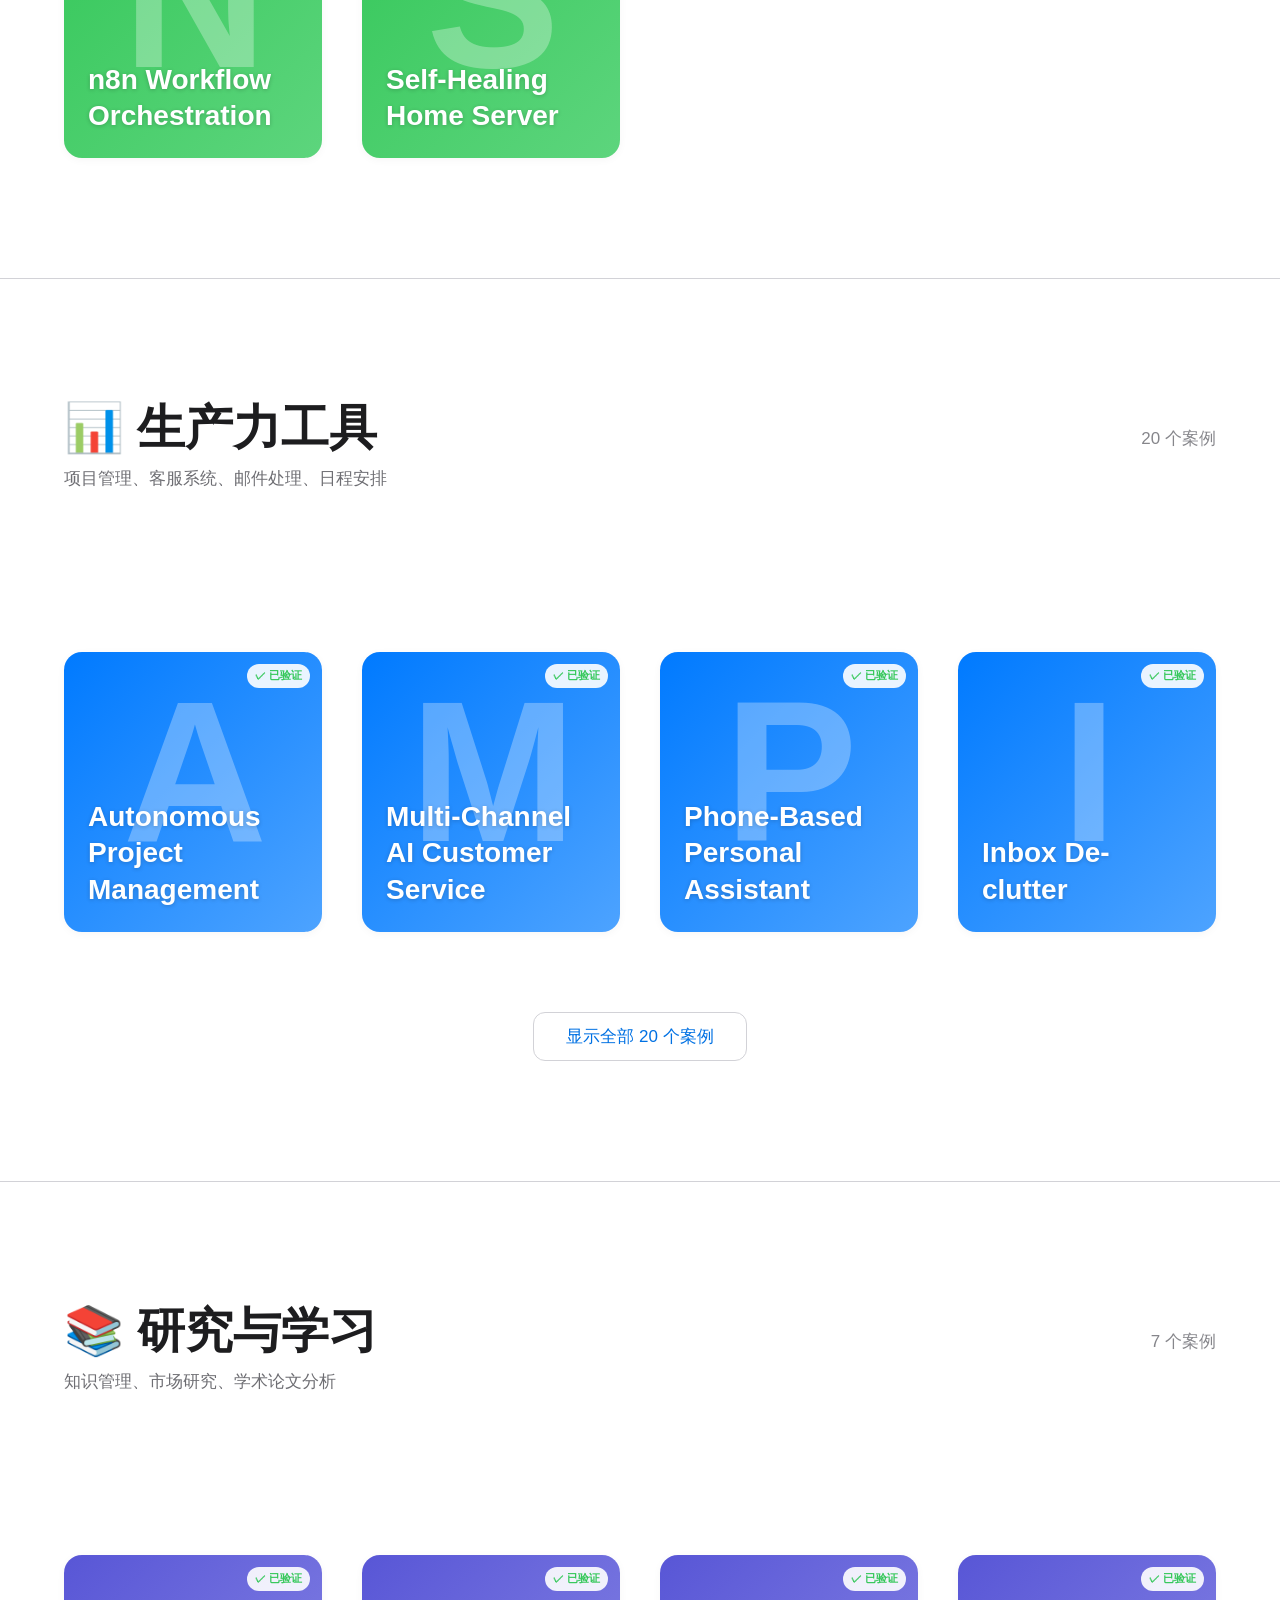
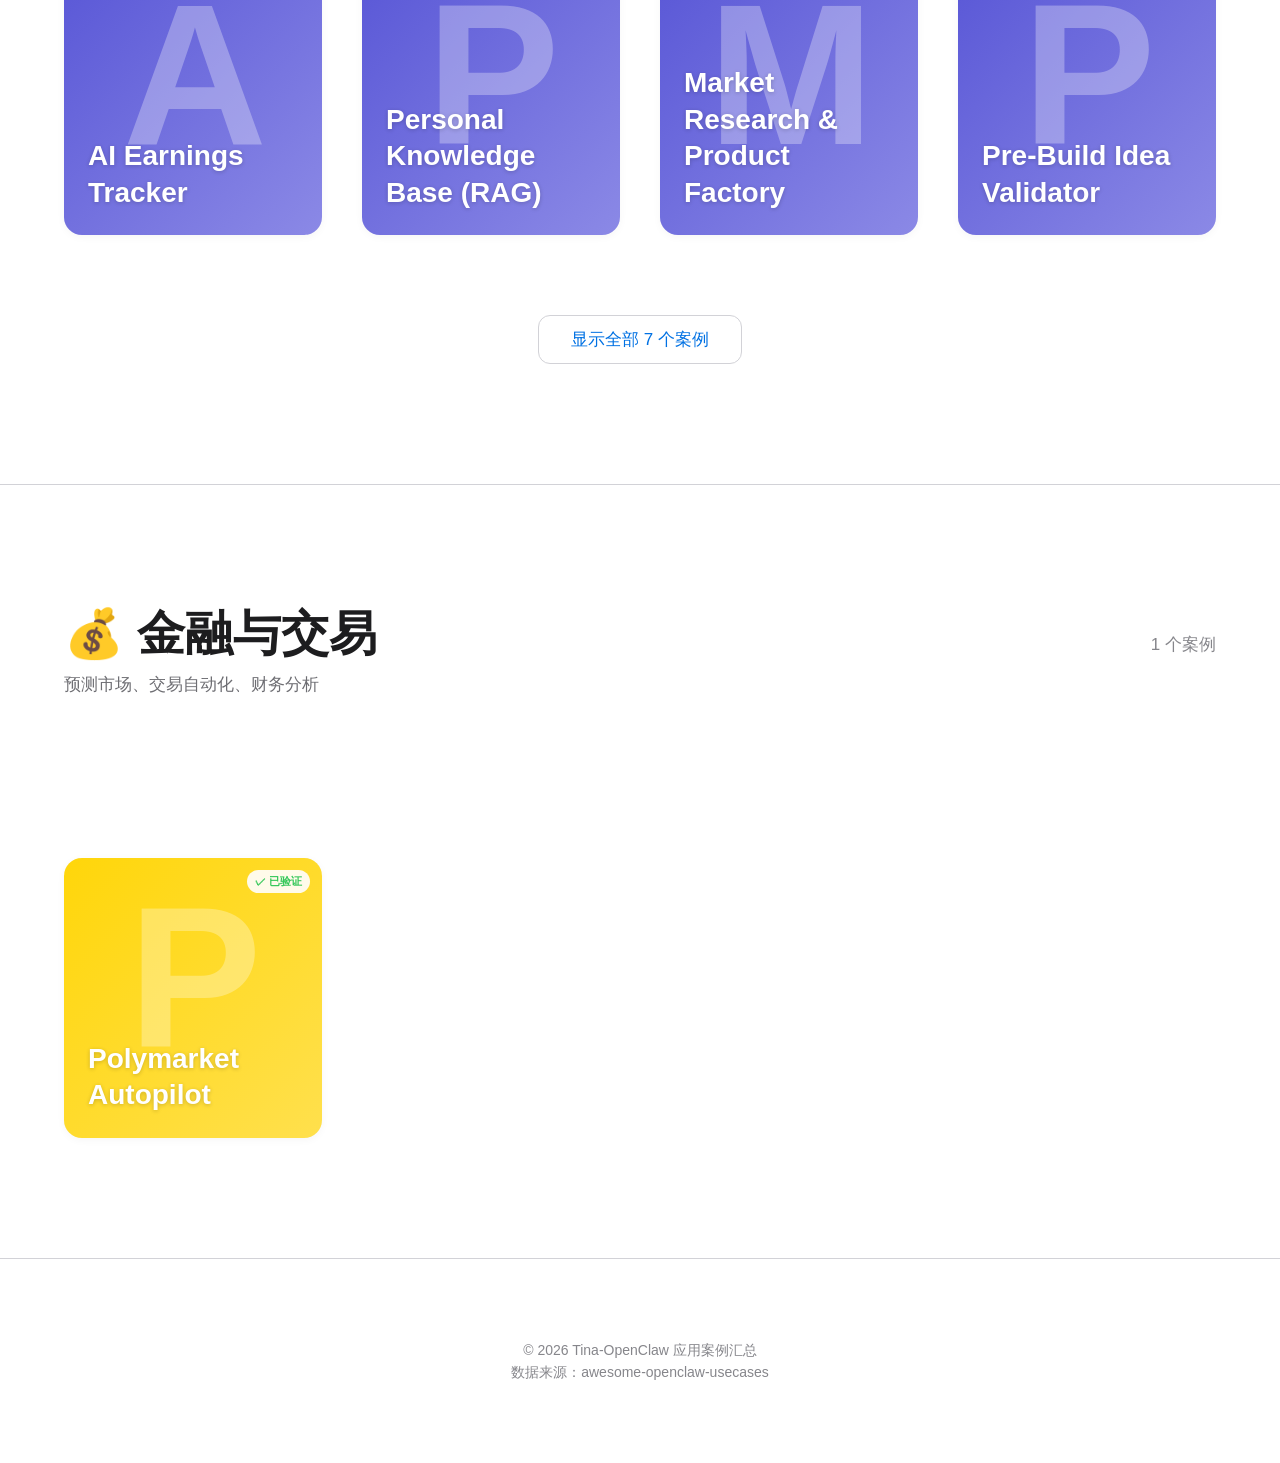
==== commit 637651fc: "feat: add main HTML page" ====
--- a/index.html
+++ b/index.html
@@ -1,883 +1,70 @@
 <!DOCTYPE html>
 <html lang="zh-CN">
 <head>
-    <meta charset="UTF-8">
-    <meta name="viewport" content="width=device-width, initial-scale=1.0">
-    <title>Tina-OpenClaw 生态系统商业分析报告</title>
-    <style>
-        * {
-            margin: 0;
-            padding: 0;
-            box-sizing: border-box;
-        }
+  <meta charset="UTF-8">
+  <meta name="viewport" content="width=device-width, initial-scale=1.0">
+  <title>Tina-OpenClaw 应用案例汇总 | 40+真实案例</title>
+  <meta name="description" content="汇总展示 OpenClaw 的 40+ 个真实应用案例，涵盖社交媒体、生产力工具、研究学习等 6 大应用场景。">
+  <meta name="keywords" content="OpenClaw, AI Agent, 应用案例, 自动化, 生产力工具">
+  <meta name="author" content="Tina">
 
-        body {
-            font-family: -apple-system, BlinkMacSystemFont, "Segoe UI", "PingFang SC", "Hiragino Sans GB", "Microsoft YaHei", sans-serif;
-            line-height: 1.8;
-            color: #333;
-            background: linear-gradient(135deg, #667eea 0%, #764ba2 100%);
-            padding: 40px 20px;
-        }
+  <!-- Open Graph -->
+  <meta property="og:title" content="Tina-OpenClaw 应用案例汇总">
+  <meta property="og:description" content="40+真实 OpenClaw 应用案例，6大应用场景">
+  <meta property="og:type" content="website">
+  <meta property="og:url" content="https://your-domain.com/">
 
-        .container {
-            max-width: 1200px;
-            margin: 0 auto;
-            background: white;
-            padding: 60px;
-            border-radius: 20px;
-            box-shadow: 0 20px 60px rgba(0,0,0,0.3);
-        }
+  <!-- Twitter Card -->
+  <meta name="twitter:card" content="summary_large_image">
+  <meta name="twitter:title" content="Tina-OpenClaw 应用案例汇总">
+  <meta name="twitter:description" content="40+真实 OpenClaw 应用案例">
 
-        h1 {
-            font-size: 2.8em;
-            color: #667eea;
-            margin-bottom: 30px;
-            text-align: center;
-            font-weight: 700;
-            letter-spacing: -1px;
-        }
+  <!-- Favicon -->
+  <link rel="icon" href="data:image/svg+xml,<svg xmlns='http://www.w3.org/2000/svg' viewBox='0 0 100 100'><text y='.9em' font-size='90'>🤖</text></svg>">
 
-        h2 {
-            font-size: 2em;
-            color: #764ba2;
-            margin-top: 50px;
-            margin-bottom: 25px;
-            padding-bottom: 15px;
-            border-bottom: 3px solid #667eea;
-            font-weight: 600;
-        }
-
-        h3 {
-            font-size: 1.5em;
-            color: #555;
-            margin-top: 35px;
-            margin-bottom: 20px;
-            font-weight: 600;
-        }
-
-        blockquote {
-            background: linear-gradient(135deg, #f5f7fa 0%, #c3cfe2 100%);
-            border-left: 5px solid #667eea;
-            padding: 20px 30px;
-            margin: 30px 0;
-            border-radius: 10px;
-            font-size: 1.05em;
-            color: #555;
-        }
-
-        table {
-            width: 100%;
-            border-collapse: collapse;
-            margin: 30px 0;
-            box-shadow: 0 2px 15px rgba(0,0,0,0.1);
-            border-radius: 10px;
-            overflow: hidden;
-        }
-
-        th {
-            background: linear-gradient(135deg, #667eea 0%, #764ba2 100%);
-            color: white;
-            padding: 18px;
-            text-align: left;
-            font-weight: 600;
-            font-size: 1.05em;
-        }
-
-        td {
-            padding: 15px 18px;
-            border-bottom: 1px solid #e0e0e0;
-        }
-
-        tr:hover {
-            background-color: #f8f9fa;
-        }
-
-        tr:last-child td {
-            border-bottom: none;
-        }
-
-        code {
-            background: #f4f4f4;
-            padding: 3px 8px;
-            border-radius: 4px;
-            font-family: "Monaco", "Menlo", monospace;
-            font-size: 0.9em;
-            color: #e83e8c;
-        }
-
-        pre {
-            background: #2d2d2d;
-            color: #f8f8f2;
-            padding: 25px;
-            border-radius: 10px;
-            overflow-x: auto;
-            margin: 25px 0;
-            line-height: 1.6;
-            font-family: "Monaco", "Menlo", monospace;
-        }
-
-        pre code {
-            background: none;
-            color: inherit;
-            padding: 0;
-        }
-
-        ul, ol {
-            margin: 20px 0 20px 40px;
-        }
-
-        li {
-            margin: 10px 0;
-        }
-
-        strong {
-            color: #667eea;
-            font-weight: 600;
-        }
-
-        hr {
-            border: none;
-            height: 2px;
-            background: linear-gradient(90deg, transparent, #667eea, transparent);
-            margin: 50px 0;
-        }
-
-        a {
-            color: #667eea;
-            text-decoration: none;
-            border-bottom: 2px solid transparent;
-            transition: border-color 0.3s;
-        }
-
-        a:hover {
-            border-bottom-color: #667eea;
-        }
-
-        .footer {
-            text-align: center;
-            margin-top: 60px;
-            padding-top: 30px;
-            border-top: 2px solid #e0e0e0;
-            color: #888;
-            font-size: 0.95em;
-        }
-
-        @media print {
-            body {
-                background: white;
-                padding: 0;
-            }
-            .container {
-                box-shadow: none;
-                padding: 40px;
-            }
-        }
-
-        @media (max-width: 768px) {
-            .container {
-                padding: 30px 20px;
-            }
-            h1 {
-                font-size: 2em;
-            }
-            h2 {
-                font-size: 1.6em;
-            }
-            table {
-                font-size: 0.9em;
-            }
-        }
-    </style>
+  <!-- CSS -->
+  <link rel="stylesheet" href="css/reset.css">
+  <link rel="stylesheet" href="css/layout.css">
+  <link rel="stylesheet" href="css/card.css">
+  <link rel="stylesheet" href="css/responsive.css">
 </head>
 <body>
-    <div class="container">
-        <h1>Tina-OpenClaw 生态系统商业分析报告</h1>
-<blockquote>
-<p>数据来源：<a href="https://trustmrr.com/special-category/openclaw">TrustMRR - OpenClaw Special Category</a>
-报告日期：2026年3月13日
-生态规模：162家创业公司 | 30日总营收：$394,902</p>
-</blockquote>
-<hr />
-<h2>一、商业模式全景图</h2>
-<h3>1.1 盈利模式分类</h3>
-<p>基于对30家头部公司的分析，OpenClaw 生态的商业模式可归纳为以下六大类：</p>
-<table>
-<thead>
-<tr>
-<th>商业模式</th>
-<th>代表公司</th>
-<th>30日营收合计</th>
-<th>营收占比</th>
-</tr>
-</thead>
-<tbody>
-<tr>
-<td><strong>托管部署服务</strong>（Managed Hosting）</td>
-<td>OpenClaw Pro、Clawhosters、ClawHost、ClawdHost、ClawSimple、exoclaw、ClawRapid、Setup OpenClaw、WorkAny Bot</td>
-<td>~$68k</td>
-<td>17.2%</td>
-</tr>
-<tr>
-<td><strong>一次性安装/交付服务</strong>（Setup &amp; Delivery）</td>
-<td>Roofclaw、setupclaw、OpenClaw Kit、ClawWrapper</td>
-<td>~$105k</td>
-<td>26.6%</td>
-</tr>
-<tr>
-<td><strong>SaaS 订阅平台</strong>（SaaS Platform）</td>
-<td>Donely、Coral、AtomicBot.ai、Clawdi、ClawBox、ClawdHost.xyz</td>
-<td>~$63k</td>
-<td>16.0%</td>
-</tr>
-<tr>
-<td><strong>配置/技能市场</strong>（Marketplace）</td>
-<td>Claw Mart、LarryBrain</td>
-<td>~$96k</td>
-<td>24.3%</td>
-</tr>
-<tr>
-<td><strong>培训与咨询</strong>（Training &amp; Consulting）</td>
-<td>AI MONEY GROUP</td>
-<td>~$20k</td>
-<td>5.1%</td>
-</tr>
-<tr>
-<td><strong>垂直应用</strong>（Vertical Apps）</td>
-<td>StartClaw、OpenTweet、Clawctl、GoonClaw、Keepsake、Agent 37、Quick Claw</td>
-<td>~$43k</td>
-<td>10.9%</td>
-</tr>
-</tbody>
-</table>
-<blockquote>
-<p>注：162家公司中，头部30家贡献约$394k总营收的绝大部分，其余132家合计营收较小。</p>
-</blockquote>
-<h3>1.2 模式特征总结</h3>
-<pre><code>一次性安装/交付  ████████████████████████████  26.6%  ← 最大单一类别
-配置/技能市场    ████████████████████████      24.3%
-托管部署服务     █████████████████             17.2%
-SaaS 订阅平台   ████████████████              16.0%
-垂直应用         ██████████                   10.9%
-培训与咨询       █████                         5.1%
-</code></pre>
-<p><strong>关键洞察：</strong>
-- 生态以"服务化"为主，纯 SaaS 订阅占比不足 1/6
-- 一次性交付（含硬件捆绑）是当前最大营收来源，说明市场仍处于早期教育阶段
-- 配置市场（Claw Mart）以单月 $89k 领跑，验证了"内容即产品"的商业逻辑
-- 5家公司标注"For Sale"，生态内已出现并购/退出机会</p>
-<hr />
-<h2>二、头部玩家深度拆解</h2>
-<h3>2.1 Claw Mart — 配置市场领跑者</h3>
-<table>
-<thead>
-<tr>
-<th>指标</th>
-<th>数值</th>
-</tr>
-</thead>
-<tbody>
-<tr>
-<td>30日营收</td>
-<td>$89,000</td>
-</tr>
-<tr>
-<td>MRR</td>
-<td>$3,900</td>
-</tr>
-<tr>
-<td>累计总营收</td>
-<td>$89,000</td>
-</tr>
-<tr>
-<td>商业模式</td>
-<td>配置/Prompt 市场</td>
-</tr>
-</tbody>
-</table>
-<p><strong>核心价值主张：</strong> "Skip the prompt engineering. Get operator-tested AI configurations that actually ship."</p>
-<p><strong>分析：</strong>
-- 30日营收远超 MRR（$89k vs $3.9k），说明主要收入来自一次性购买，而非订阅
-- 定位精准：解决开发者最痛的 prompt engineering 问题，提供"开箱即用"的配置包
-- 类比 Shopify 主题市场、WordPress 插件市场——内容市场在成熟生态中往往是最高利润的赛道
-- <strong>风险：</strong> 高度依赖一次性购买，MRR 偏低意味着收入不稳定</p>
-<hr />
-<h3>2.2 OpenClaw Pro — 部署即服务</h3>
-<table>
-<thead>
-<tr>
-<th>指标</th>
-<th>数值</th>
-</tr>
-</thead>
-<tbody>
-<tr>
-<td>30日营收</td>
-<td>$52,000</td>
-</tr>
-<tr>
-<td>MRR</td>
-<td>$57,000</td>
-</tr>
-<tr>
-<td>累计总营收</td>
-<td>$53,000</td>
-</tr>
-<tr>
-<td>商业模式</td>
-<td>一键部署 SaaS</td>
-</tr>
-</tbody>
-</table>
-<p><strong>核心价值主张：</strong> One-click deployment for personal OpenClaw instances.</p>
-<p><strong>分析：</strong>
-- MRR（$57k）高于30日营收（$52k），说明有稳定的订阅基础，且可能有预付年费
-- 是30家公司中 <strong>MRR 最高</strong> 的公司，商业模式最健康
-- "一键部署"降低了技术门槛，面向非技术用户，市场空间大
-- <strong>优势：</strong> 高度可扩展，边际成本低，是生态中最接近"平台"定位的玩家</p>
-<hr />
-<h3>2.3 Roofclaw — 硬件捆绑高客单价</h3>
-<table>
-<thead>
-<tr>
-<th>指标</th>
-<th>数值</th>
-</tr>
-</thead>
-<tbody>
-<tr>
-<td>30日营收</td>
-<td>$50,000</td>
-</tr>
-<tr>
-<td>MRR</td>
-<td>$0</td>
-</tr>
-<tr>
-<td>累计总营收</td>
-<td>$1,800,000</td>
-</tr>
-<tr>
-<td>商业模式</td>
-<td>硬件+服务捆绑交付</td>
-</tr>
-</tbody>
-</table>
-<p><strong>核心价值主张：</strong> 个性化配置 + MacBook Air 交付 + 培训支持。</p>
-<p><strong>分析：</strong>
-- <strong>累计总营收 $1.8M</strong> 是生态中最高的，说明是最早期的玩家之一
-- MRR 为 $0，完全依赖一次性交付，客单价极高（含 MacBook Air 硬件）
-- 商业模式类似"AI 整机解决方案"，面向不懂技术的企业/个人用户
-- <strong>风险：</strong> 无法规模化，强依赖人工交付，增长天花板明显</p>
-<hr />
-<h3>2.4 Donely — 云端 + 即时通讯集成</h3>
-<table>
-<thead>
-<tr>
-<th>指标</th>
-<th>数值</th>
-</tr>
-</thead>
-<tbody>
-<tr>
-<td>30日营收</td>
-<td>$44,000</td>
-</tr>
-<tr>
-<td>MRR</td>
-<td>$2,700</td>
-</tr>
-<tr>
-<td>累计总营收</td>
-<td>$747,000</td>
-</tr>
-<tr>
-<td>商业模式</td>
-<td>云部署 + WhatsApp 集成</td>
-</tr>
-</tbody>
-</table>
-<p><strong>核心价值主张：</strong> 云端部署，支持 WhatsApp 集成，支持自带 API Key（BYOK）。</p>
-<p><strong>分析：</strong>
-- 累计总营收 $747k，是生态中第二高，运营时间较长
-- WhatsApp 集成是差异化亮点——将 AI Agent 接入全球最大即时通讯平台
-- BYOK（Bring Your Own Key）策略降低了用户成本顾虑，提升转化
-- <strong>机会：</strong> 东南亚、拉美、中东等 WhatsApp 高渗透市场有巨大潜力</p>
-<hr />
-<h3>2.5 setupclaw — 安装服务专家</h3>
-<table>
-<thead>
-<tr>
-<th>指标</th>
-<th>数值</th>
-</tr>
-</thead>
-<tbody>
-<tr>
-<td>30日营收</td>
-<td>$39,000</td>
-</tr>
-<tr>
-<td>MRR</td>
-<td>$0</td>
-</tr>
-<tr>
-<td>累计总营收</td>
-<td>$50,000</td>
-</tr>
-<tr>
-<td>商业模式</td>
-<td>安装服务（可选 Mac mini 硬件）</td>
-</tr>
-</tbody>
-</table>
-<p><strong>核心价值主张：</strong> OpenClaw 安装服务，可选配 Mac mini 硬件。</p>
-<p><strong>分析：</strong>
-- 与 Roofclaw 类似的硬件捆绑模式，但规模更小、更聚焦
-- MRR 为 $0，纯一次性收入，增长依赖持续获客
-- 在生态早期，"帮你装好"是真实需求，但长期来看会被自动化部署工具替代
-- <strong>战略建议：</strong> 需要尽快向订阅/维护服务转型，否则面临被 OpenClaw Pro 等平台蚕食</p>
-<hr />
-<h2>三、市场趋势与机会洞察</h2>
-<h3>3.1 生态正处于"寒武纪爆发"早期</h3>
-<p>162家公司在短时间内涌现，$394k 月营收说明市场已验证，但头部集中度高（前5家占总营收约70%），长尾公司仍有大量机会。</p>
-<h3>3.2 从"安装服务"向"托管平台"迁移</h3>
-<table>
-<thead>
-<tr>
-<th>阶段</th>
-<th>特征</th>
-<th>代表公司</th>
-</tr>
-</thead>
-<tbody>
-<tr>
-<td>阶段1（当前主流）</td>
-<td>人工安装、一次性交付</td>
-<td>Roofclaw、setupclaw</td>
-</tr>
-<tr>
-<td>阶段2（快速增长）</td>
-<td>一键部署、云托管</td>
-<td>OpenClaw Pro、Clawhosters</td>
-</tr>
-<tr>
-<td>阶段3（未来趋势）</td>
-<td>全托管 SaaS、企业级</td>
-<td>Clawdi、Coral</td>
-</tr>
-</tbody>
-</table>
-<p>市场正在从阶段1向阶段2迁移，阶段3是下一个价值洼地。</p>
-<h3>3.3 垂直化是突围关键</h3>
-<p>通用部署工具竞争激烈，但垂直场景仍有空白：
-- <strong>StartClaw</strong>：员工 AI 生产力追踪 → HR Tech 方向
-- <strong>OpenTweet</strong>：X/Twitter 内容调度 → Social Media 方向
-- <strong>Clawctl</strong>：FIRE 财务规划 → FinTech 方向
-- <strong>GoonClaw</strong>：图片/视频生成 → Creative Tools 方向</p>
-<p><strong>未被充分开发的垂直方向：</strong> 电商客服、法律文档、医疗预问诊、教育辅导</p>
-<h3>3.4 "For Sale" 信号：并购窗口已开</h3>
-<p>5家公司挂牌出售（Quick Claw、LarryBrain、ClawHost、ClawdHost、EveryClaw.ai），要价 $10k–$300k。这是：
-- 早期创始人退出信号
-- 战略收购的低成本机会
-- 生态整合加速的前兆</p>
-<h3>3.5 MRR/营收比揭示商业模式健康度</h3>
-<table>
-<thead>
-<tr>
-<th>公司</th>
-<th>MRR/月营收比</th>
-<th>解读</th>
-</tr>
-</thead>
-<tbody>
-<tr>
-<td>OpenClaw Pro</td>
-<td>1.10</td>
-<td>极健康，订阅为主</td>
-</tr>
-<tr>
-<td>Clawdi</td>
-<td>8.25</td>
-<td>MRR 远超月营收，可能有大额年付</td>
-</tr>
-<tr>
-<td>Coral</td>
-<td>1.88</td>
-<td>健康，订阅增长中</td>
-</tr>
-<tr>
-<td>Claw Mart</td>
-<td>0.04</td>
-<td>一次性购买为主，不稳定</td>
-</tr>
-<tr>
-<td>Roofclaw</td>
-<td>0.00</td>
-<td>纯交付，无经常性收入</td>
-</tr>
-</tbody>
-</table>
-<hr />
-<h2>四、给开发者的行动建议</h2>
-<h3>4.1 选择正确的切入点</h3>
-<p><strong>不要做：</strong> 又一个通用托管服务（红海，已有10+竞争者）</p>
-<p><strong>应该做：</strong></p>
-<pre><code>优先级排序：
-1. 垂直场景 SaaS（高差异化，低竞争）
-2. 配置/技能市场（已验证，Claw Mart $89k/月证明）
-3. 企业级功能增强（安全、合规、团队协作）
-4. 收购现有&quot;For Sale&quot;资产（最快路径）
-</code></pre>
-<h3>4.2 产品策略</h3>
-<p><strong>最小可行产品（MVP）建议：</strong></p>
-<ol>
-<li><strong>选一个垂直行业</strong>（如电商、法律、教育）</li>
-<li><strong>打包一套"开箱即用"的 OpenClaw 配置</strong></li>
-<li><strong>加一个行业专属的集成</strong>（如 Shopify、Notion、Slack）</li>
-<li><strong>定价 $29–$99/月</strong>，对标 Donely 的 BYOK 模式</li>
-</ol>
-<h3>4.3 增长路径</h3>
-<pre><code>第1个月：发布 → 在 OpenClaw 社区、Reddit、X 上曝光
-第2-3个月：收集10个付费用户反馈，打磨产品
-第4-6个月：建立内容营销（教程、案例），SEO 布局
-第6个月+：考虑 AppSumo 一次性销售冲量，或转向年付订阅
-</code></pre>
-<h3>4.4 定价建议</h3>
-<table>
-<thead>
-<tr>
-<th>模式</th>
-<th>适合场景</th>
-<th>参考定价</th>
-</tr>
-</thead>
-<tbody>
-<tr>
-<td>一次性购买</td>
-<td>配置包、模板</td>
-<td>$29–$299</td>
-</tr>
-<tr>
-<td>月度订阅</td>
-<td>托管服务、SaaS</td>
-<td>$19–$99/月</td>
-</tr>
-<tr>
-<td>年付折扣</td>
-<td>企业客户</td>
-<td>月付×10</td>
-</tr>
-<tr>
-<td>硬件捆绑</td>
-<td>非技术用户</td>
-<td>$500–$2000</td>
-</tr>
-</tbody>
-</table>
-<h3>4.5 风险提示</h3>
-<ul>
-<li><strong>平台依赖风险：</strong> OpenClaw 本身若停止维护，整个生态受影响——建议保持技术栈的可迁移性</li>
-<li><strong>同质化竞争：</strong> 托管服务已严重同质化，纯靠价格竞争无出路</li>
-<li><strong>客户教育成本：</strong> 生态仍早期，需要投入大量时间教育用户</li>
-</ul>
-<h3>4.6 最优行动路径（30天计划）</h3>
-<pre><code>Week 1：研究 Claw Mart 的热销配置，找到未被满足的垂直需求
-Week 2：构建 MVP，一个垂直场景的 OpenClaw 配置包
-Week 3：在目标社区发布，收集前10个用户
-Week 4：根据反馈迭代，决定是做一次性销售还是订阅服务
-</code></pre>
-<hr />
-<h2>附录：数据汇总表</h2>
-<table>
-<thead>
-<tr>
-<th>排名</th>
-<th>公司</th>
-<th>30日营收</th>
-<th>MRR</th>
-<th>累计营收</th>
-<th>状态</th>
-<th>商业模式</th>
-</tr>
-</thead>
-<tbody>
-<tr>
-<td>1</td>
-<td>Claw Mart</td>
-<td>$89,000</td>
-<td>$3,900</td>
-<td>$89,000</td>
-<td>运营中</td>
-<td>配置市场</td>
-</tr>
-<tr>
-<td>2</td>
-<td>OpenClaw Pro</td>
-<td>$52,000</td>
-<td>$57,000</td>
-<td>$53,000</td>
-<td>运营中</td>
-<td>一键部署 SaaS</td>
-</tr>
-<tr>
-<td>3</td>
-<td>Roofclaw</td>
-<td>$50,000</td>
-<td>$0</td>
-<td>$1,800,000</td>
-<td>运营中</td>
-<td>硬件+服务交付</td>
-</tr>
-<tr>
-<td>4</td>
-<td>Donely</td>
-<td>$44,000</td>
-<td>$2,700</td>
-<td>$747,000</td>
-<td>运营中</td>
-<td>云部署+IM集成</td>
-</tr>
-<tr>
-<td>5</td>
-<td>setupclaw</td>
-<td>$39,000</td>
-<td>$0</td>
-<td>$50,000</td>
-<td>运营中</td>
-<td>安装服务</td>
-</tr>
-<tr>
-<td>6</td>
-<td>AI MONEY GROUP</td>
-<td>$20,000</td>
-<td>$13,000</td>
-<td>$290,000</td>
-<td>运营中</td>
-<td>培训咨询</td>
-</tr>
-<tr>
-<td>7</td>
-<td>StartClaw</td>
-<td>$10,000</td>
-<td>$7,900</td>
-<td>$14,000</td>
-<td>运营中</td>
-<td>垂直SaaS</td>
-</tr>
-<tr>
-<td>8</td>
-<td>OpenTweet</td>
-<td>$9,300</td>
-<td>$1,100</td>
-<td>$10,000</td>
-<td>运营中</td>
-<td>垂直SaaS</td>
-</tr>
-<tr>
-<td>9</td>
-<td>Quick Claw</td>
-<td>$8,800</td>
-<td>$5,400</td>
-<td>$11,000</td>
-<td><strong>出售中</strong></td>
-<td>移动应用</td>
-</tr>
-<tr>
-<td>10</td>
-<td>OpenClaw Kit</td>
-<td>$8,700</td>
-<td>$0</td>
-<td>$43,000</td>
-<td>运营中</td>
-<td>部署框架</td>
-</tr>
-<tr>
-<td>11</td>
-<td>Coral</td>
-<td>$8,000</td>
-<td>$15,000</td>
-<td>$8,100</td>
-<td>运营中</td>
-<td>工作流平台</td>
-</tr>
-<tr>
-<td>12</td>
-<td>AtomicBot.ai</td>
-<td>$7,800</td>
-<td>$4,800</td>
-<td>$7,900</td>
-<td>运营中</td>
-<td>多平台运行器</td>
-</tr>
-<tr>
-<td>13</td>
-<td>ClawWrapper</td>
-<td>$7,400</td>
-<td>$0</td>
-<td>$18,000</td>
-<td>运营中</td>
-<td>部署框架</td>
-</tr>
-<tr>
-<td>14</td>
-<td>LarryBrain</td>
-<td>$6,900</td>
-<td>$7,000</td>
-<td>$6,900</td>
-<td><strong>出售中</strong></td>
-<td>技能市场</td>
-</tr>
-<tr>
-<td>15</td>
-<td>Agent 37</td>
-<td>$5,000</td>
-<td>$3,900</td>
-<td>$12,000</td>
-<td>运营中</td>
-<td>Agent管理</td>
-</tr>
-<tr>
-<td>16</td>
-<td>Clawhosters.com</td>
-<td>$3,500</td>
-<td>$3,600</td>
-<td>$3,500</td>
-<td>运营中</td>
-<td>托管服务</td>
-</tr>
-<tr>
-<td>17</td>
-<td>ClawHost</td>
-<td>$1,800</td>
-<td>$1,500</td>
-<td>$1,900</td>
-<td><strong>出售中</strong></td>
-<td>托管服务</td>
-</tr>
-<tr>
-<td>18</td>
-<td>Clawctl</td>
-<td>$1,600</td>
-<td>$1,300</td>
-<td>$1,800</td>
-<td>运营中</td>
-<td>垂直SaaS</td>
-</tr>
-<tr>
-<td>19</td>
-<td>WorkAny Bot</td>
-<td>$1,500</td>
-<td>$975</td>
-<td>$2,800</td>
-<td>运营中</td>
-<td>云端Agent</td>
-</tr>
-<tr>
-<td>20</td>
-<td>Clawdi</td>
-<td>$1,200</td>
-<td>$9,900</td>
-<td>$1,200</td>
-<td>运营中</td>
-<td>企业平台</td>
-</tr>
-<tr>
-<td>21</td>
-<td>GoonClaw</td>
-<td>$1,100</td>
-<td>$666</td>
-<td>$8,700</td>
-<td>运营中</td>
-<td>创意工具</td>
-</tr>
-<tr>
-<td>22</td>
-<td>Keepsake</td>
-<td>$1,000</td>
-<td>$117</td>
-<td>$1,200</td>
-<td>运营中</td>
-<td>知识管理</td>
-</tr>
-<tr>
-<td>23</td>
-<td>ClawdHost</td>
-<td>$987</td>
-<td>$522</td>
-<td>$1,900</td>
-<td><strong>出售中</strong></td>
-<td>托管服务</td>
-</tr>
-<tr>
-<td>24</td>
-<td>ClawSimple</td>
-<td>$903</td>
-<td>$192</td>
-<td>$1,100</td>
-<td>运营中</td>
-<td>托管服务</td>
-</tr>
-<tr>
-<td>25</td>
-<td>exoclaw</td>
-<td>$774</td>
-<td>$705</td>
-<td>$774</td>
-<td>运营中</td>
-<td>快速部署</td>
-</tr>
-<tr>
-<td>26</td>
-<td>ClawBox</td>
-<td>$765</td>
-<td>$833</td>
-<td>$765</td>
-<td>运营中</td>
-<td>SaaS基础设施</td>
-</tr>
-<tr>
-<td>27</td>
-<td>Setup OpenClaw</td>
-<td>$710</td>
-<td>$302</td>
-<td>$788</td>
-<td>运营中</td>
-<td>托管服务</td>
-</tr>
-<tr>
-<td>28</td>
-<td>ClawdHost.xyz</td>
-<td>$631</td>
-<td>$597</td>
-<td>$5,000</td>
-<td>运营中</td>
-<td>Telegram AI</td>
-</tr>
-<tr>
-<td>29</td>
-<td>EveryClaw.ai</td>
-<td>$566</td>
-<td>$392</td>
-<td>$626</td>
-<td><strong>出售中</strong></td>
-<td>Agent环境</td>
-</tr>
-<tr>
-<td>30</td>
-<td>ClawRapid</td>
-<td>$565</td>
-<td>$777</td>
-<td>$565</td>
-<td>运营中</td>
-<td>VPS托管</td>
-</tr>
-</tbody>
-</table>
-<hr />
-<p><em>报告基于 TrustMRR 平台公开数据，数据截至2026年3月。</em></p>
-        <div class="footer">
-            <p>© 2026 OpenClaw 生态系统商业分析报告 | 数据来源：TrustMRR</p>
-        </div>
+
+  <!-- 导航栏 -->
+  <nav class="nav" role="navigation" aria-label="类别导航">
+    <div class="nav__logo">Tina-OpenClaw</div>
+    <div class="nav__links">
+      <!-- 动态生成 -->
     </div>
+    <button class="nav__hamburger" aria-label="菜单" aria-expanded="false">
+      <span></span>
+      <span></span>
+      <span></span>
+    </button>
+  </nav>
+
+  <!-- Hero 区 -->
+  <section class="hero">
+    <h1 class="hero__title">Tina-OpenClaw<br>应用案例汇总</h1>
+    <p class="hero__stats">40+真实案例 · 6大应用场景 · 持续更新</p>
+    <div class="hero__scroll-hint" aria-hidden="true">向下滚动探索</div>
+  </section>
+
+  <!-- 主内容区 -->
+  <main class="main">
+    <!-- 动态生成类别区域 -->
+  </main>
+
+  <!-- 页脚 -->
+  <footer class="footer">
+    <div class="footer__inner">
+      <p>© 2026 Tina-OpenClaw 应用案例汇总</p>
+      <p>数据来源：<a href="https://github.com/hesamsheikh/awesome-openclaw-usecases" target="_blank" rel="noopener noreferrer">awesome-openclaw-usecases</a></p>
+    </div>
+  </footer>
+
+  <!-- JavaScript (ES Module) -->
+  <script type="module" src="js/main.js"></script>
+
 </body>
 </html>
--- a/css/layout.css
+++ b/css/layout.css
@@ -0,0 +1,232 @@
+/* ===== 导航栏 ===== */
+.nav {
+  position: fixed;
+  top: 0;
+  left: 0;
+  right: 0;
+  height: 52px;
+  background: rgba(255, 255, 255, 0.8);
+  -webkit-backdrop-filter: saturate(180%) blur(20px);
+  backdrop-filter: saturate(180%) blur(20px);
+  border-bottom: 1px solid var(--color-border);
+  box-shadow: var(--shadow-nav);
+  z-index: 1000;
+  display: flex;
+  align-items: center;
+  justify-content: space-between;
+  padding: 0 24px;
+}
+
+.nav__logo {
+  font-size: 17px;
+  font-weight: 600;
+  color: var(--color-text-primary);
+  white-space: nowrap;
+}
+
+.nav__links {
+  display: flex;
+  gap: 4px;
+  align-items: center;
+}
+
+.nav__link {
+  font-size: 14px;
+  color: var(--color-text-secondary);
+  padding: 6px 12px;
+  border-radius: var(--radius-sm);
+  transition: color var(--transition-fast), background var(--transition-fast);
+  white-space: nowrap;
+}
+
+.nav__link:hover {
+  color: var(--color-text-primary);
+  background: var(--color-bg-secondary);
+}
+
+.nav__link.is-active {
+  color: var(--color-accent);
+  font-weight: 500;
+}
+
+/* 汉堡菜单（移动端） */
+.nav__hamburger {
+  display: none;
+  flex-direction: column;
+  gap: 5px;
+  padding: 8px;
+  cursor: pointer;
+}
+
+.nav__hamburger span {
+  display: block;
+  width: 22px;
+  height: 2px;
+  background: var(--color-text-primary);
+  border-radius: 2px;
+  transition: transform var(--transition-fast), opacity var(--transition-fast);
+}
+
+/* ===== Hero 区 ===== */
+.hero {
+  height: 100vh;
+  position: relative;
+  display: flex;
+  flex-direction: column;
+  align-items: center;
+  justify-content: center;
+  text-align: center;
+  padding: 52px 24px 0;
+  background: var(--color-bg);
+}
+
+.hero__title {
+  font-size: 64px;
+  font-weight: 700;
+  line-height: 1.1;
+  letter-spacing: -0.5px;
+  color: var(--color-text-primary);
+  margin-bottom: 24px;
+  opacity: 0;
+  transform: translateY(20px);
+  animation: fadeInUp 0.8s ease forwards;
+}
+
+.hero__stats {
+  font-size: 21px;
+  color: var(--color-text-secondary);
+  line-height: 1.4;
+  opacity: 0;
+  transform: translateY(20px);
+  animation: fadeInUp 0.8s ease 0.3s forwards;
+}
+
+.hero__scroll-hint {
+  position: absolute;
+  bottom: 40px;
+  left: 50%;
+  transform: translateX(-50%);
+  color: var(--color-text-tertiary);
+  font-size: 14px;
+  display: flex;
+  flex-direction: column;
+  align-items: center;
+  gap: 8px;
+  opacity: 0;
+  animation: fadeInUp 0.8s ease 0.6s forwards;
+}
+
+.hero__scroll-hint::after {
+  content: '';
+  display: block;
+  width: 1px;
+  height: 40px;
+  background: var(--color-border);
+  animation: scrollPulse 2s ease-in-out infinite;
+}
+
+/* ===== 主内容区 ===== */
+.main {
+  padding-top: 0;
+}
+
+/* ===== 类别区域 ===== */
+.category {
+  padding: var(--space-2xl) 0;
+  border-top: 1px solid var(--color-border);
+}
+
+.category:first-child {
+  border-top: none;
+}
+
+.category__inner {
+  max-width: 1200px;
+  margin: 0 auto;
+  padding: 0 24px;
+}
+
+.category__header {
+  display: flex;
+  align-items: baseline;
+  justify-content: space-between;
+  margin-bottom: var(--space-xl);
+}
+
+.category__title {
+  font-size: 48px;
+  font-weight: 700;
+  line-height: 1.2;
+  color: var(--color-text-primary);
+}
+
+.category__count {
+  font-size: 17px;
+  color: var(--color-text-tertiary);
+}
+
+.category__description {
+  font-size: 17px;
+  color: var(--color-text-secondary);
+  margin-top: 8px;
+  margin-bottom: var(--space-xl);
+}
+
+/* ===== 卡片网格 ===== */
+.cards-grid {
+  display: grid;
+  grid-template-columns: repeat(4, 1fr);
+  gap: var(--space-lg);
+}
+
+/* ===== 展开按钮 ===== */
+.expand-btn {
+  display: block;
+  margin: var(--space-xl) auto 0;
+  padding: 12px 32px;
+  font-size: 17px;
+  color: var(--color-accent);
+  border: 1px solid var(--color-border);
+  border-radius: var(--radius-btn);
+  background: transparent;
+  transition: background var(--transition-fast), border-color var(--transition-fast);
+}
+
+.expand-btn:hover {
+  background: var(--color-bg-secondary);
+  border-color: var(--color-accent);
+}
+
+.expand-btn.is-hidden {
+  display: none;
+}
+
+/* ===== Footer ===== */
+.footer {
+  padding: var(--space-xl) 24px;
+  text-align: center;
+  border-top: 1px solid var(--color-border);
+  color: var(--color-text-tertiary);
+  font-size: 14px;
+}
+
+.footer a {
+  color: var(--color-text-tertiary);
+}
+
+.footer a:hover {
+  color: var(--color-accent);
+}
+
+/* ===== 动画 ===== */
+@keyframes fadeInUp {
+  to {
+    opacity: 1;
+    transform: translateY(0);
+  }
+}
+
+@keyframes scrollPulse {
+  0%, 100% { opacity: 0.3; }
+  50% { opacity: 1; }
+}
--- a/css/card.css
+++ b/css/card.css
@@ -0,0 +1,173 @@
+/* ===== 案例卡片 ===== */
+.case-card {
+  position: relative;
+  border-radius: var(--radius-card);
+  overflow: hidden;
+  cursor: pointer;
+  box-shadow: var(--shadow-card);
+  transition: transform var(--transition-card), box-shadow var(--transition-card);
+  background: var(--color-bg-secondary);
+}
+
+.case-card:hover {
+  transform: translateY(-4px);
+  box-shadow: var(--shadow-card-hover);
+}
+
+.case-card:focus-visible {
+  outline: 2px solid var(--color-accent);
+  outline-offset: 2px;
+}
+
+/* 卡片封面（渐变色块） */
+.case-card__cover {
+  position: relative;
+  height: 280px;
+  display: flex;
+  flex-direction: column;
+  justify-content: flex-end;
+  padding: var(--space-md);
+  overflow: hidden;
+}
+
+/* 首字母装饰 */
+.case-card__initial {
+  position: absolute;
+  top: 50%;
+  left: 50%;
+  transform: translate(-50%, -60%);
+  font-size: 200px;
+  font-weight: 700;
+  color: rgba(255, 255, 255, 1);
+  opacity: 0.3;
+  line-height: 1;
+  pointer-events: none;
+  user-select: none;
+  letter-spacing: -4px;
+}
+
+/* 卡片标题 */
+.case-card__name {
+  position: relative;
+  font-size: 28px;
+  font-weight: 700;
+  color: #FFFFFF;
+  line-height: 1.3;
+  text-shadow: 0 1px 4px rgba(0, 0, 0, 0.2);
+  z-index: 1;
+}
+
+/* 展开详情区域 */
+.case-card__details {
+  max-height: 0;
+  overflow: hidden;
+  transition: max-height var(--transition-expand);
+  background: var(--color-bg);
+}
+
+.case-card.is-expanded .case-card__details {
+  max-height: 600px;
+}
+
+.case-card__details-inner {
+  padding: var(--space-md);
+  opacity: 0;
+  transform: translateY(8px);
+  transition: opacity var(--transition-fast) 0.15s,
+              transform var(--transition-fast) 0.15s;
+}
+
+.case-card.is-expanded .case-card__details-inner {
+  opacity: 1;
+  transform: translateY(0);
+}
+
+/* 详情内容 */
+.case-card__description {
+  font-size: 15px;
+  color: var(--color-text-secondary);
+  line-height: 1.6;
+  margin-bottom: var(--space-md);
+}
+
+.case-card__section-label {
+  font-size: 12px;
+  font-weight: 600;
+  color: var(--color-text-tertiary);
+  text-transform: uppercase;
+  letter-spacing: 0.5px;
+  margin-bottom: 8px;
+}
+
+/* 工具标签 */
+.case-card__tools {
+  display: flex;
+  flex-wrap: wrap;
+  gap: 8px;
+  margin-bottom: var(--space-md);
+}
+
+.case-card__tool-tag {
+  font-size: 13px;
+  color: var(--color-text-secondary);
+  background: var(--color-bg-secondary);
+  border: 1px solid var(--color-border);
+  border-radius: 20px;
+  padding: 4px 12px;
+}
+
+/* 链接区域 */
+.case-card__links {
+  display: flex;
+  flex-wrap: wrap;
+  gap: 8px;
+  margin-bottom: var(--space-md);
+}
+
+.case-card__link {
+  display: inline-flex;
+  align-items: center;
+  font-size: 14px;
+  color: var(--color-accent);
+  border: 1px solid var(--color-accent);
+  border-radius: var(--radius-btn);
+  padding: 6px 16px;
+  transition: background var(--transition-fast), color var(--transition-fast);
+}
+
+.case-card__link:hover {
+  background: var(--color-accent);
+  color: #FFFFFF;
+}
+
+/* 收起按钮 */
+.case-card__collapse-btn {
+  display: block;
+  width: 100%;
+  padding: 10px;
+  font-size: 14px;
+  color: var(--color-text-tertiary);
+  text-align: center;
+  border-top: 1px solid var(--color-border);
+  cursor: pointer;
+  transition: color var(--transition-fast), background var(--transition-fast);
+}
+
+.case-card__collapse-btn:hover {
+  color: var(--color-text-primary);
+  background: var(--color-bg-secondary);
+}
+
+/* 已验证徽章 */
+.case-card__verified {
+  position: absolute;
+  top: 12px;
+  right: 12px;
+  font-size: 11px;
+  background: rgba(255, 255, 255, 0.9);
+  color: #34C759;
+  border-radius: 20px;
+  padding: 3px 8px;
+  font-weight: 600;
+  z-index: 1;
+}
--- a/css/responsive.css
+++ b/css/responsive.css
@@ -0,0 +1,124 @@
+/* ===== 平板端（768px - 1023px） ===== */
+@media (min-width: 768px) and (max-width: 1023px) {
+  .hero__title {
+    font-size: 48px;
+  }
+
+  .category__title {
+    font-size: 36px;
+  }
+
+  .cards-grid {
+    grid-template-columns: repeat(2, 1fr);
+    gap: var(--space-md);
+  }
+
+  .nav__links {
+    gap: 2px;
+  }
+
+  .nav__link {
+    font-size: 13px;
+    padding: 6px 8px;
+  }
+}
+
+/* ===== 移动端（< 768px） ===== */
+@media (max-width: 767px) {
+  .hero__title {
+    font-size: 36px;
+    letter-spacing: -0.3px;
+  }
+
+  .hero__stats {
+    font-size: 17px;
+  }
+
+  .category {
+    padding: var(--space-xl) 0;
+  }
+
+  .category__title {
+    font-size: 28px;
+  }
+
+  .category__header {
+    flex-direction: column;
+    gap: 4px;
+    margin-bottom: var(--space-lg);
+  }
+
+  .cards-grid {
+    grid-template-columns: 1fr;
+    gap: var(--space-md);
+  }
+
+  .case-card:hover {
+    transform: none;
+  }
+
+  /* 移动端导航 */
+  .nav__links {
+    display: none;
+    position: fixed;
+    top: 52px;
+    left: 0;
+    right: 0;
+    background: rgba(255, 255, 255, 0.97);
+    -webkit-backdrop-filter: blur(20px);
+    backdrop-filter: blur(20px);
+    flex-direction: column;
+    padding: 16px;
+    border-bottom: 1px solid var(--color-border);
+    gap: 4px;
+  }
+
+  .nav__links.is-open {
+    display: flex;
+  }
+
+  .nav__link {
+    font-size: 17px;
+    padding: 12px 16px;
+    border-radius: var(--radius-sm);
+  }
+
+  .nav__hamburger {
+    display: flex;
+  }
+
+  .nav__hamburger.is-open span:nth-child(1) {
+    transform: translateY(7px) rotate(45deg);
+  }
+
+  .nav__hamburger.is-open span:nth-child(2) {
+    opacity: 0;
+  }
+
+  .nav__hamburger.is-open span:nth-child(3) {
+    transform: translateY(-7px) rotate(-45deg);
+  }
+
+  .expand-btn {
+    width: 100%;
+    max-width: 320px;
+  }
+}
+
+
+/* ===== 减少动画（无障碍） ===== */
+@media (prefers-reduced-motion: reduce) {
+  *, *::before, *::after {
+    animation-duration: 0.01ms !important;
+    animation-iteration-count: 1 !important;
+    transition-duration: 0.01ms !important;
+  }
+
+  html {
+    scroll-behavior: auto;
+  }
+}
+
+/* ===== 大屏（> 1400px） ===== */
+@media (min-width: 1400px) {
+}
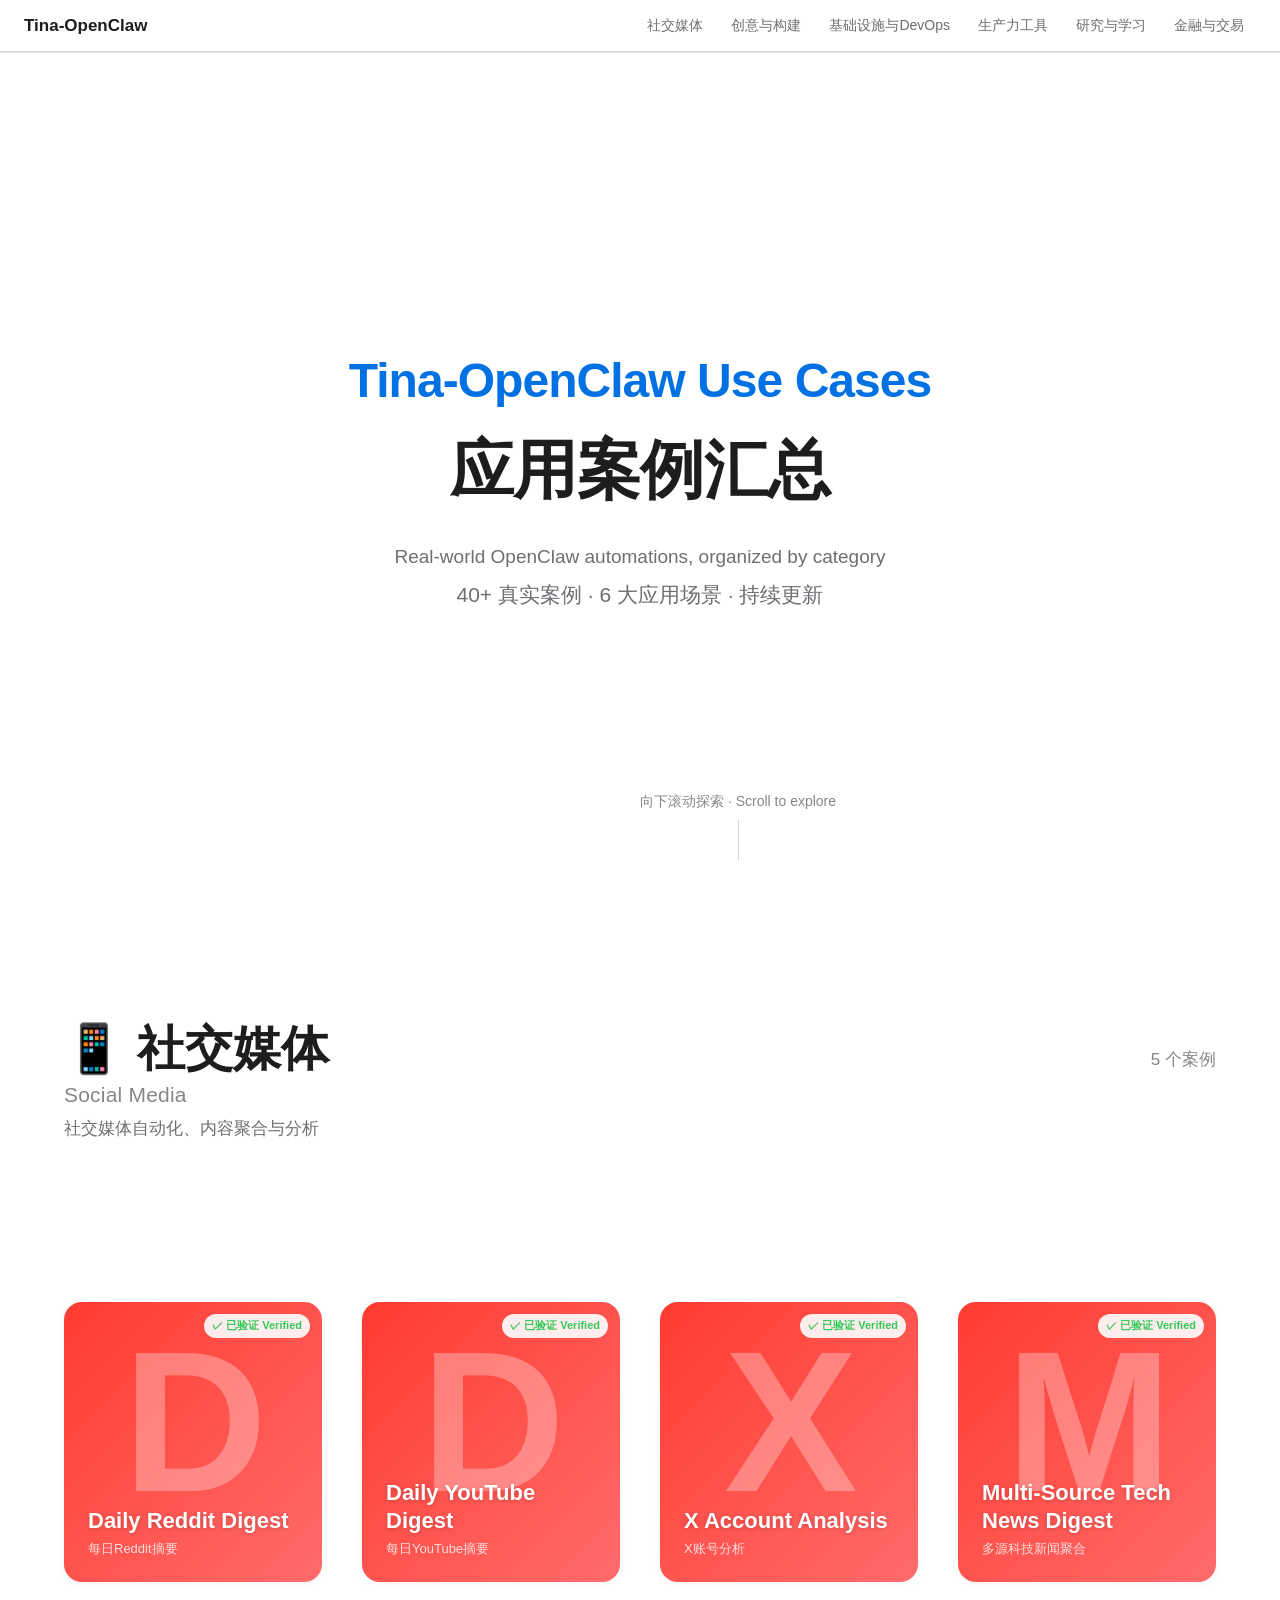
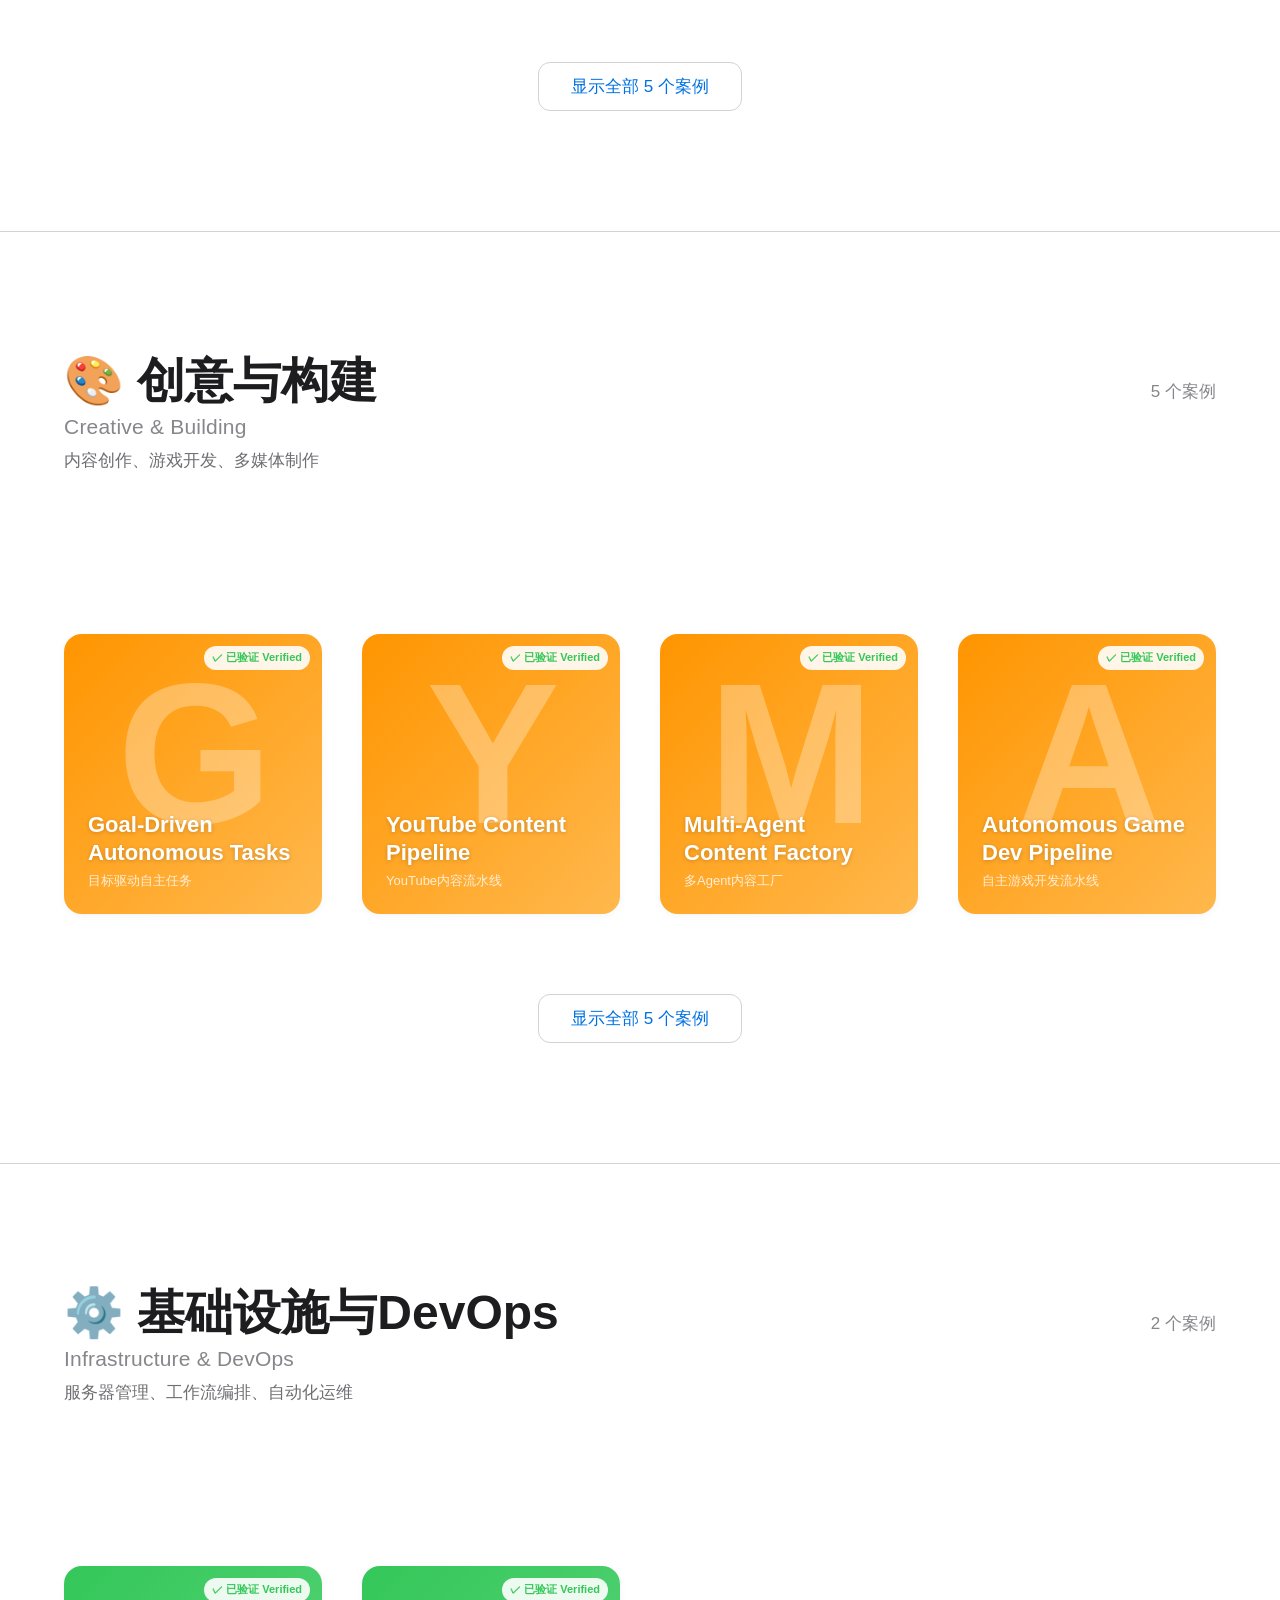
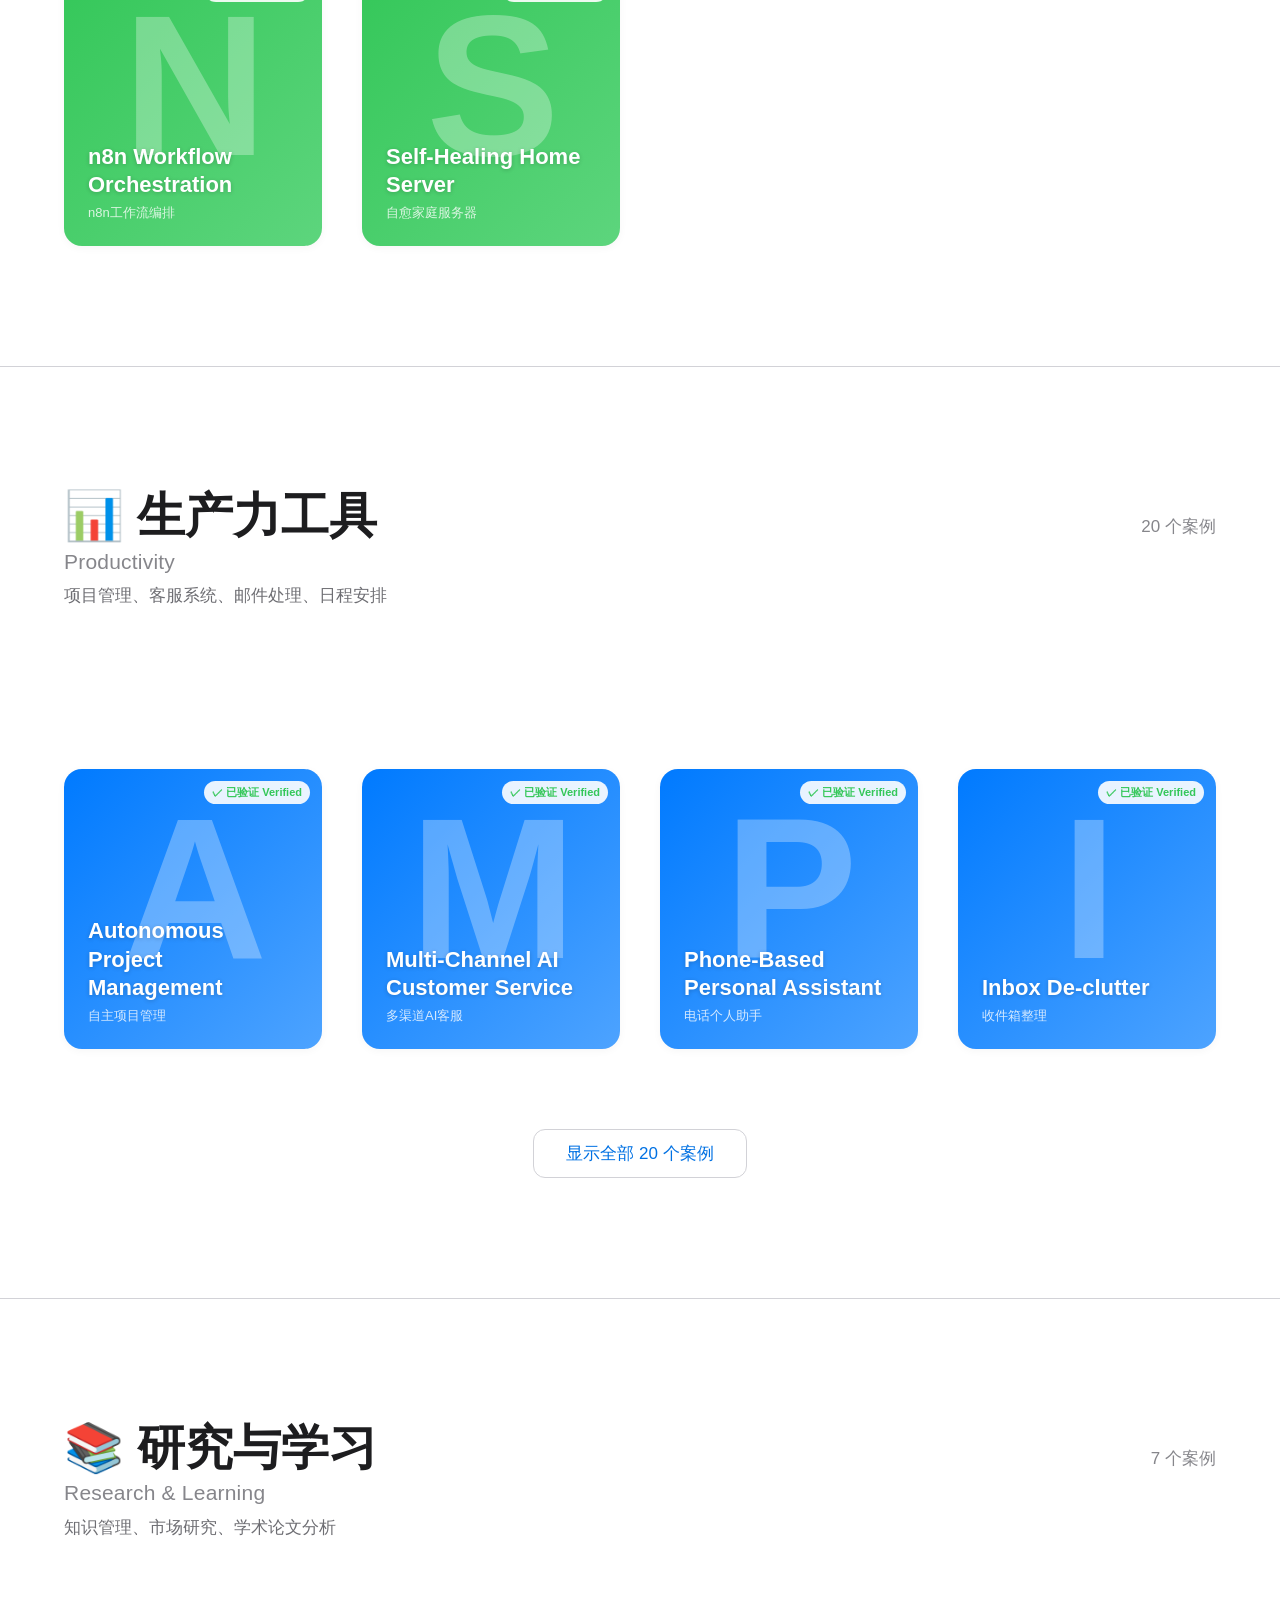
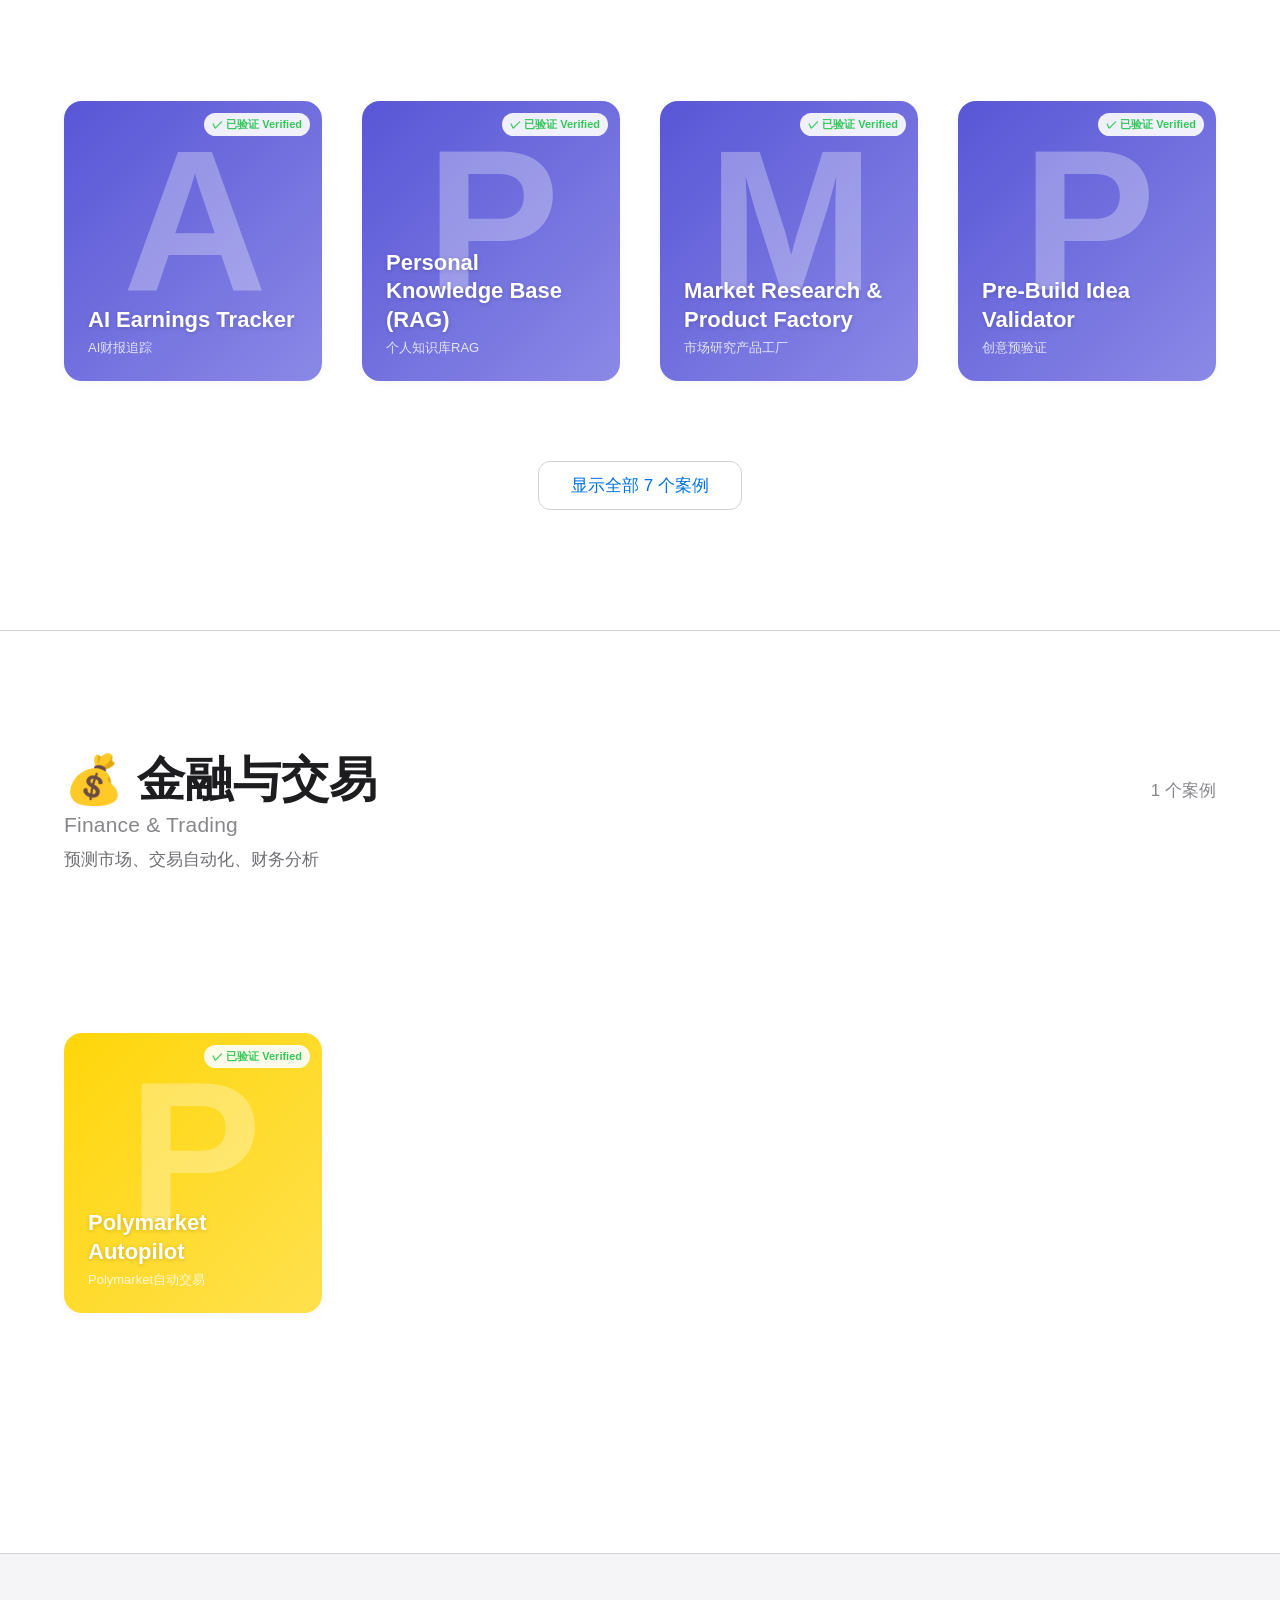
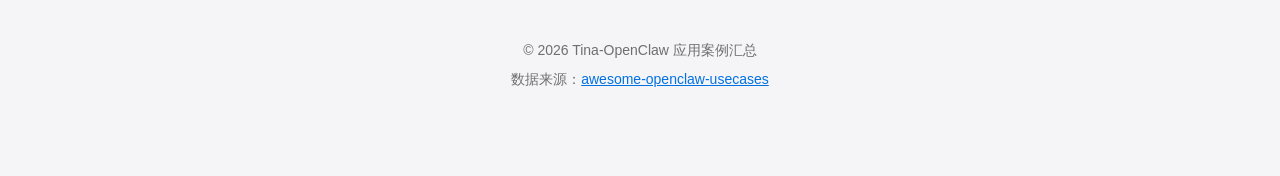
==== commit 5f1f57ad: "feat: add bilingual support (Chinese/English) for hero, categories, cards and detail panels" ====
--- a/index.html
+++ b/index.html
@@ -45,9 +45,11 @@
 
   <!-- Hero 区 -->
   <section class="hero">
-    <h1 class="hero__title">Tina-OpenClaw<br>应用案例汇总</h1>
-    <p class="hero__stats">40+真实案例 · 6大应用场景 · 持续更新</p>
-    <div class="hero__scroll-hint" aria-hidden="true">向下滚动探索</div>
+    <p class="hero__eyebrow">Tina-OpenClaw Use Cases</p>
+    <h1 class="hero__title">应用案例汇总</h1>
+    <p class="hero__subtitle">Real-world OpenClaw automations, organized by category</p>
+    <p class="hero__stats">40+ 真实案例 · 6 大应用场景 · 持续更新</p>
+    <div class="hero__scroll-hint" aria-hidden="true">向下滚动探索 · Scroll to explore</div>
   </section>
 
   <!-- 主内容区 -->
--- a/css/layout.css
+++ b/css/layout.css
@@ -201,23 +201,6 @@
   display: none;
 }
 
-/* ===== Footer ===== */
-.footer {
-  padding: var(--space-xl) 24px;
-  text-align: center;
-  border-top: 1px solid var(--color-border);
-  color: var(--color-text-tertiary);
-  font-size: 14px;
-}
-
-.footer a {
-  color: var(--color-text-tertiary);
-}
-
-.footer a:hover {
-  color: var(--color-accent);
-}
-
 /* ===== 动画 ===== */
 @keyframes fadeInUp {
   to {
@@ -230,3 +213,65 @@
   0%, 100% { opacity: 0.3; }
   50% { opacity: 1; }
 }
+
+/* ===== 页脚 ===== */
+.footer {
+  background: var(--color-bg-secondary);
+  border-top: 1px solid var(--color-border);
+  padding: var(--space-xl) 0;
+  margin-top: var(--space-2xl);
+}
+
+.footer__inner {
+  max-width: 1200px;
+  margin: 0 auto;
+  padding: 0 24px;
+  text-align: center;
+  color: var(--color-text-secondary);
+  font-size: 14px;
+  line-height: 1.8;
+}
+
+.footer__inner p {
+  margin: 4px 0;
+}
+
+.footer__inner a {
+  color: var(--color-accent);
+  text-decoration: underline;
+}
+
+.footer__inner a:hover {
+  color: var(--color-accent-hover);
+}
+
+/* ===== 双语样式 ===== */
+.hero__eyebrow {
+  font-size: 48px;
+  font-weight: 700;
+  color: var(--color-accent);
+  letter-spacing: -0.02em;
+  margin-bottom: 16px;
+  opacity: 0;
+  transform: translateY(20px);
+  animation: fadeInUp 0.8s ease forwards;
+}
+
+.hero__subtitle {
+  font-size: 19px;
+  color: var(--color-text-secondary);
+  margin-top: 12px;
+  margin-bottom: 8px;
+  opacity: 0;
+  transform: translateY(20px);
+  animation: fadeInUp 0.8s ease 0.45s forwards;
+}
+
+.category__title-en {
+  display: block;
+  font-size: 21px;
+  font-weight: 400;
+  color: var(--color-text-tertiary);
+  margin-top: 4px;
+  letter-spacing: 0.01em;
+}
--- a/css/card.css
+++ b/css/card.css
@@ -46,15 +46,20 @@
   letter-spacing: -4px;
 }
 
+/* 卡片标题容器 */
+.case-card__name-wrap {
+  position: relative;
+  z-index: 1;
+  padding: 0;
+}
+
 /* 卡片标题 */
 .case-card__name {
-  position: relative;
-  font-size: 28px;
+  font-size: 22px;
   font-weight: 700;
   color: #FFFFFF;
   line-height: 1.3;
   text-shadow: 0 1px 4px rgba(0, 0, 0, 0.2);
-  z-index: 1;
 }
 
 /* 展开详情区域 */
@@ -66,7 +71,7 @@
 }
 
 .case-card.is-expanded .case-card__details {
-  max-height: 600px;
+  max-height: 1200px;
 }
 
 .case-card__details-inner {
@@ -171,3 +176,36 @@
   font-weight: 600;
   z-index: 1;
 }
+
+/* ===== 双语卡片样式 ===== */
+.case-card__name-zh {
+  font-size: 13px;
+  font-weight: 400;
+  color: rgba(255, 255, 255, 0.8);
+  margin-top: 4px;
+  line-height: 1.4;
+}
+
+.case-card__description--zh {
+  font-size: 16px;
+  font-weight: 500;
+  color: var(--color-text-primary);
+  margin-bottom: 8px;
+}
+
+.case-card__description--en {
+  font-size: 14px;
+  color: var(--color-text-secondary);
+  margin-bottom: 16px;
+  padding-top: 8px;
+  border-top: 1px solid var(--color-border);
+}
+
+.case-card__section-label-en {
+  font-size: 11px;
+  font-weight: 400;
+  color: var(--color-text-tertiary);
+  margin-left: 6px;
+  text-transform: uppercase;
+  letter-spacing: 0.05em;
+}
--- a/css/responsive.css
+++ b/css/responsive.css
@@ -118,7 +118,3 @@
     scroll-behavior: auto;
   }
 }
-
-/* ===== 大屏（> 1400px） ===== */
-@media (min-width: 1400px) {
-}
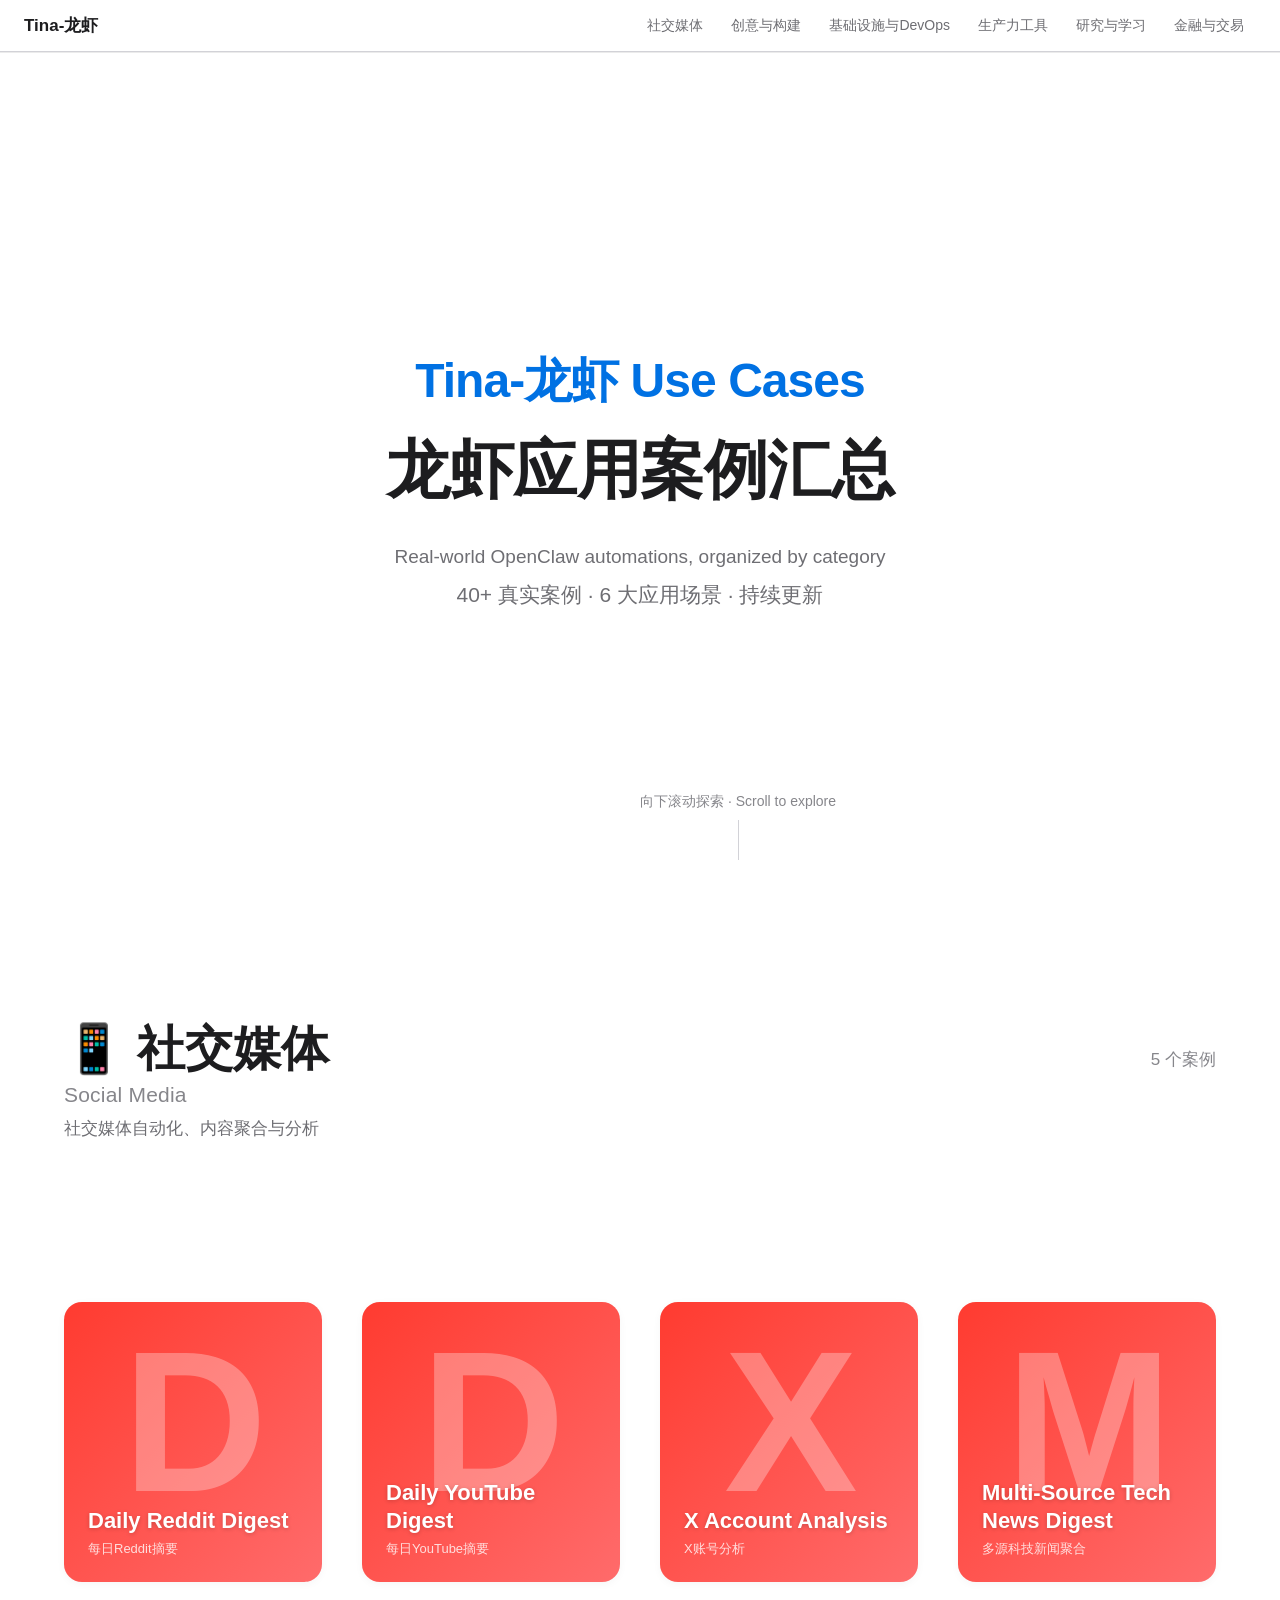
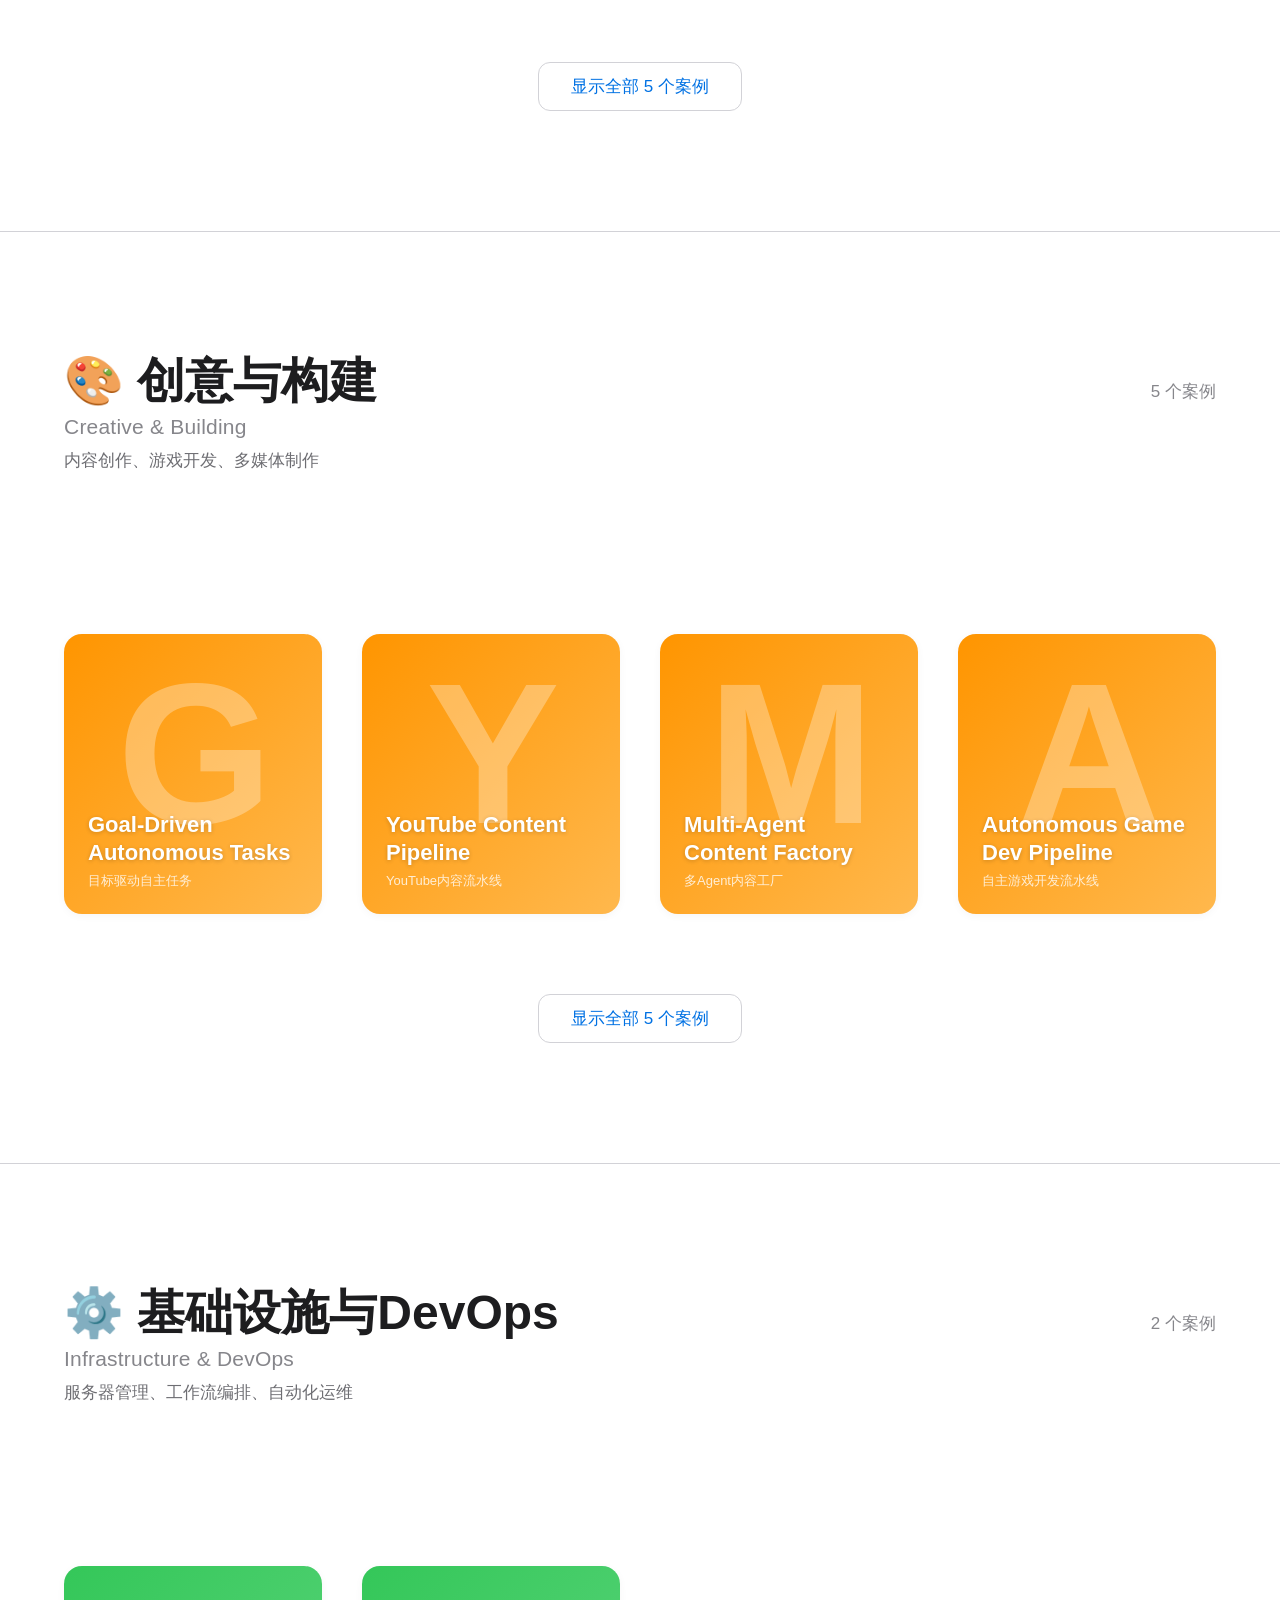
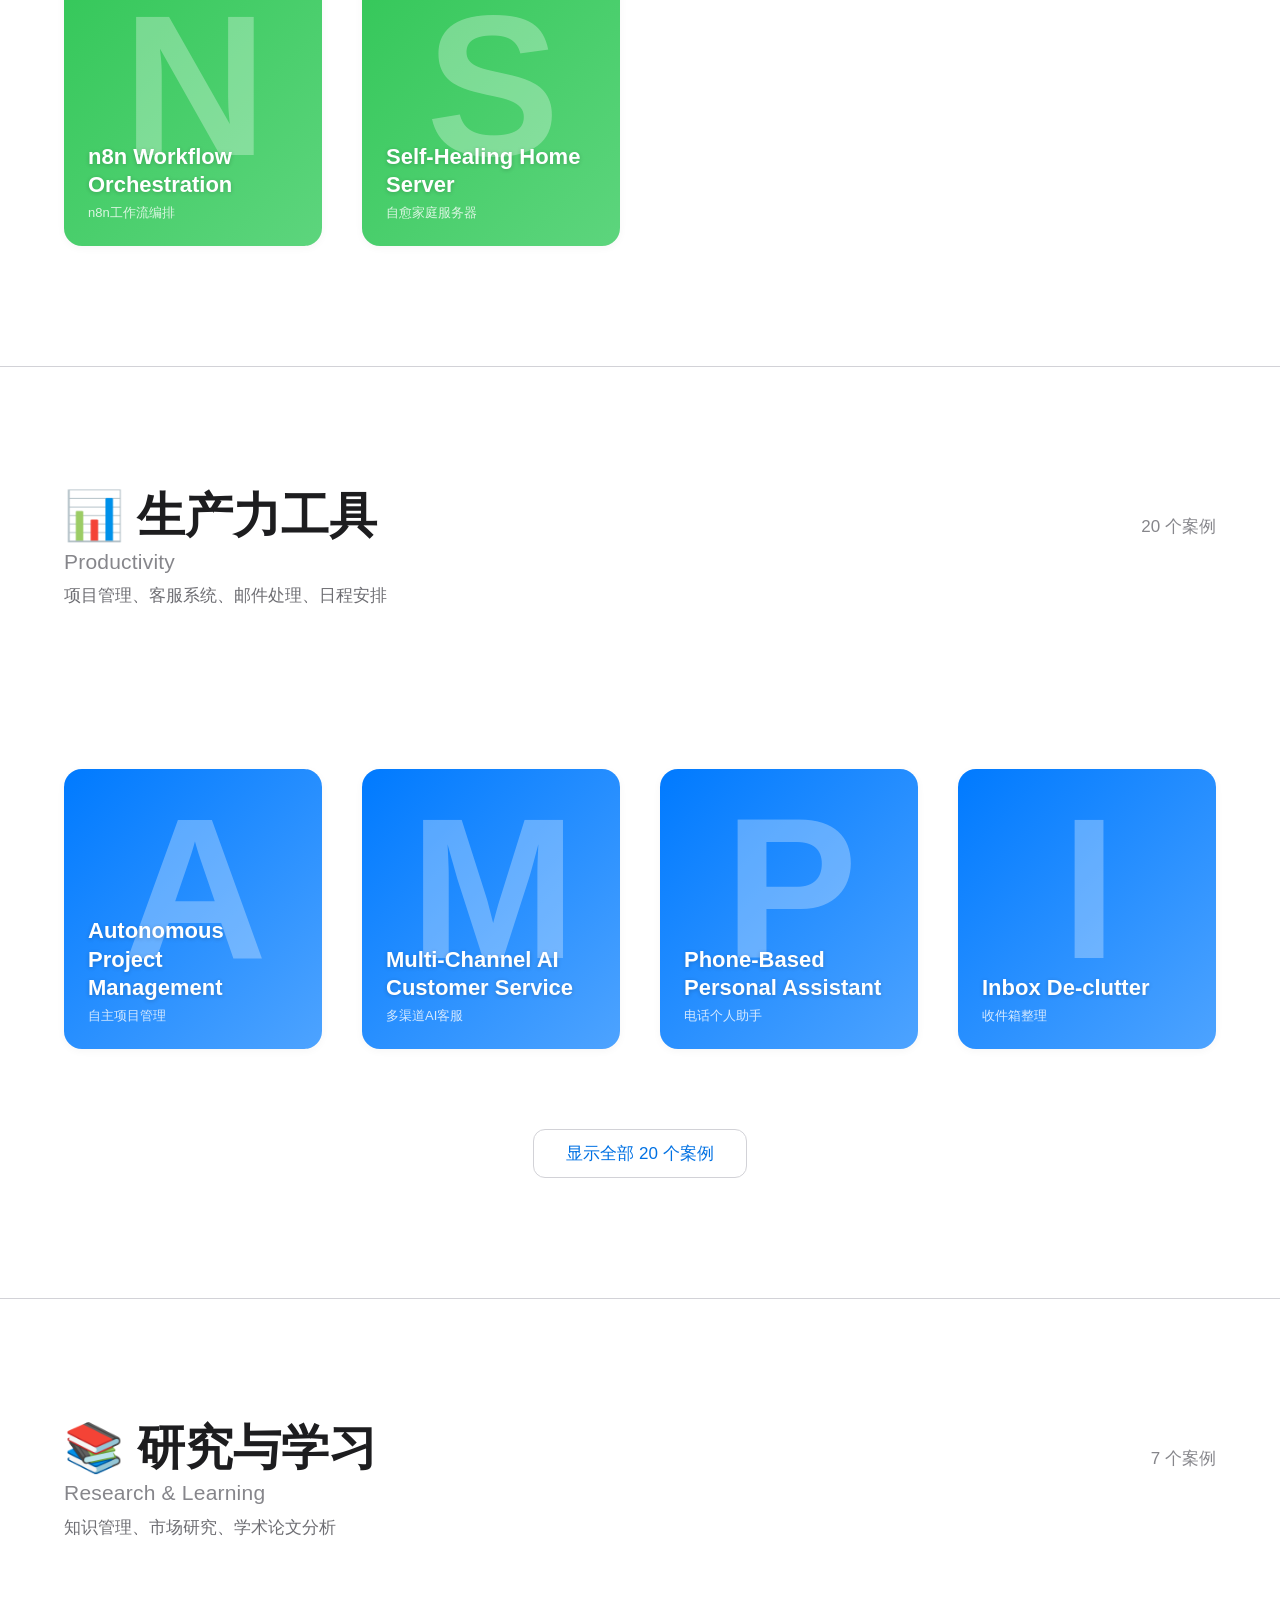
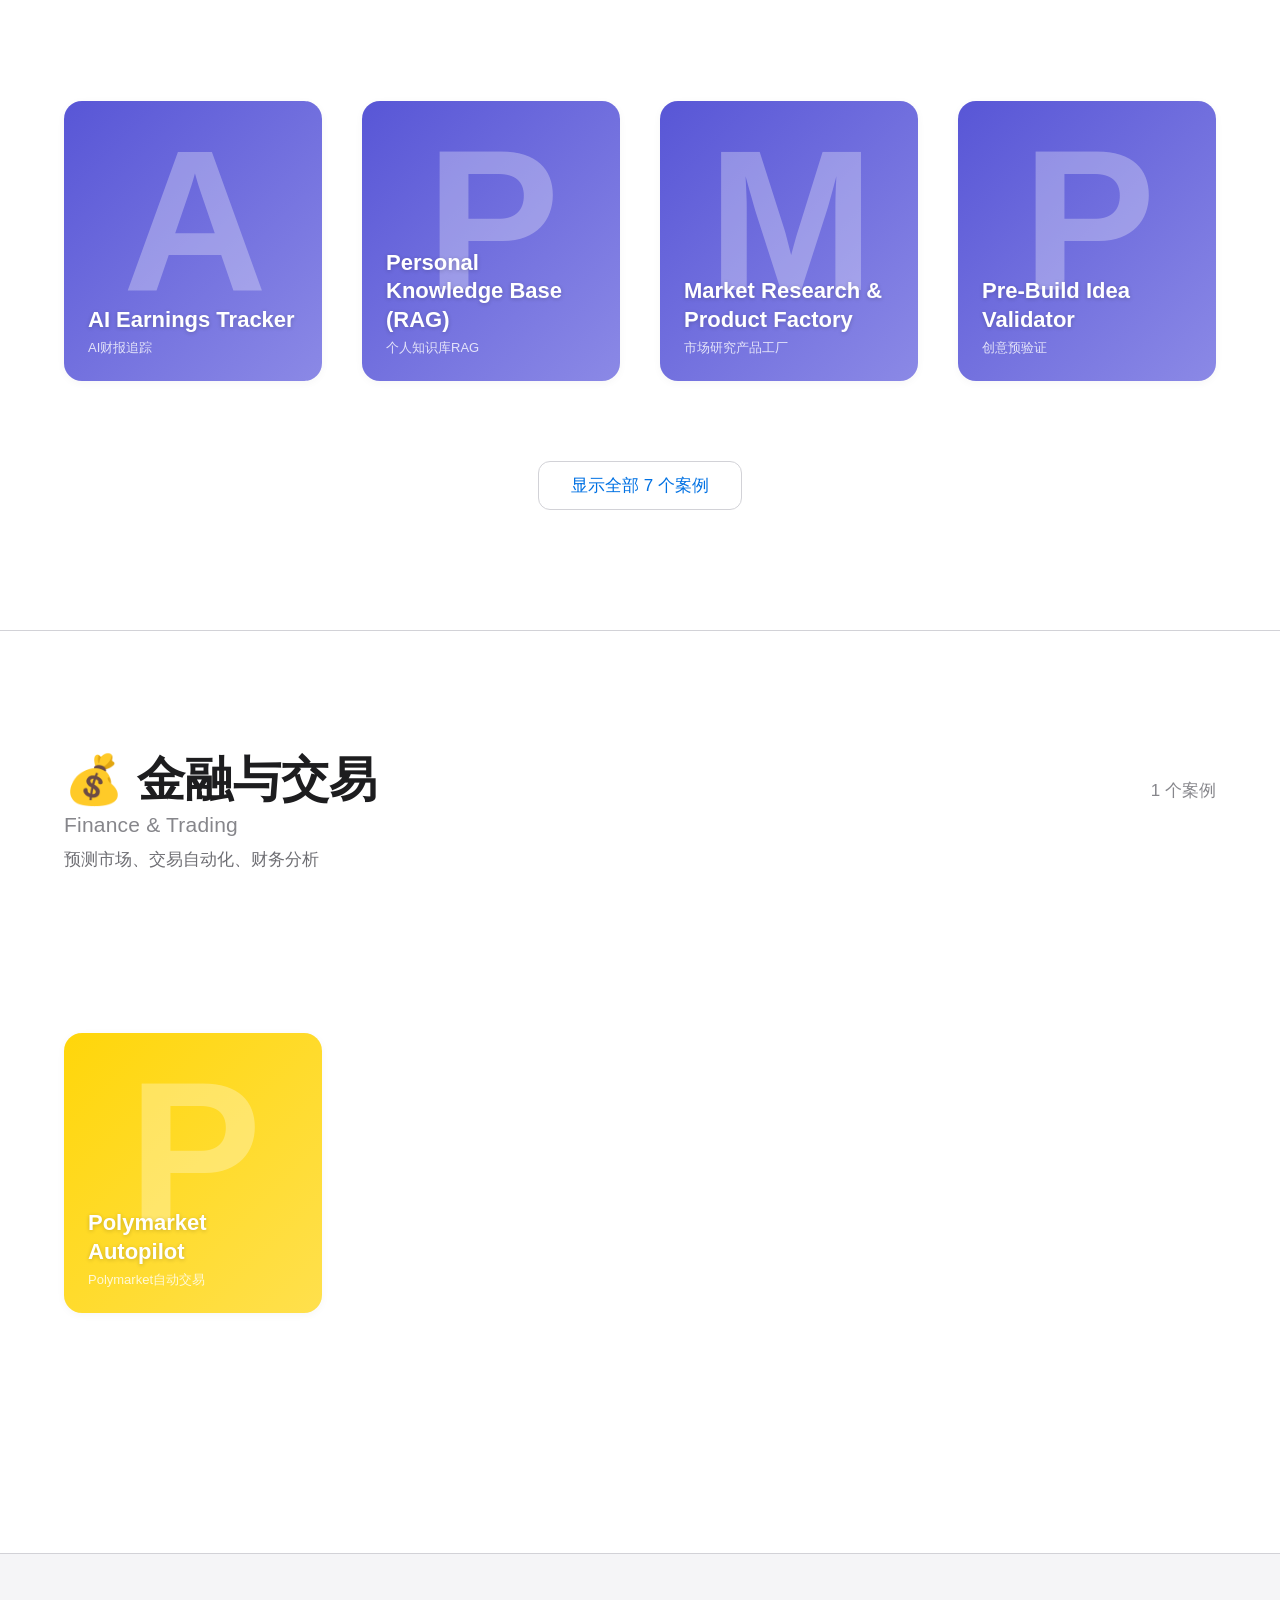
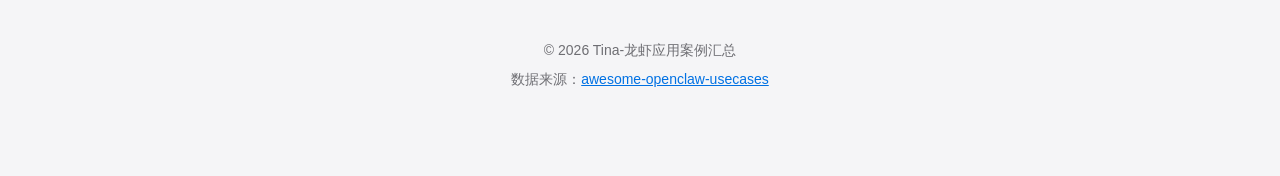
==== commit 38a96501: "feat: rename to Tina-龙虾应用案例汇总" ====
--- a/index.html
+++ b/index.html
@@ -32,7 +32,7 @@
 
   <!-- 导航栏 -->
   <nav class="nav" role="navigation" aria-label="类别导航">
-    <div class="nav__logo">Tina-OpenClaw</div>
+    <div class="nav__logo">Tina-龙虾</div>
     <div class="nav__links">
       <!-- 动态生成 -->
     </div>
@@ -45,8 +45,8 @@
 
   <!-- Hero 区 -->
   <section class="hero">
-    <p class="hero__eyebrow">Tina-OpenClaw Use Cases</p>
-    <h1 class="hero__title">应用案例汇总</h1>
+    <p class="hero__eyebrow">Tina-龙虾 Use Cases</p>
+    <h1 class="hero__title">龙虾应用案例汇总</h1>
     <p class="hero__subtitle">Real-world OpenClaw automations, organized by category</p>
     <p class="hero__stats">40+ 真实案例 · 6 大应用场景 · 持续更新</p>
     <div class="hero__scroll-hint" aria-hidden="true">向下滚动探索 · Scroll to explore</div>
@@ -60,7 +60,7 @@
   <!-- 页脚 -->
   <footer class="footer">
     <div class="footer__inner">
-      <p>© 2026 Tina-OpenClaw 应用案例汇总</p>
+      <p>© 2026 Tina-龙虾应用案例汇总</p>
       <p>数据来源：<a href="https://github.com/hesamsheikh/awesome-openclaw-usecases" target="_blank" rel="noopener noreferrer">awesome-openclaw-usecases</a></p>
     </div>
   </footer>
--- a/css/card.css
+++ b/css/card.css
@@ -209,3 +209,21 @@
   text-transform: uppercase;
   letter-spacing: 0.05em;
 }
+
+/* 主要链接按钮 */
+.case-card__link--primary {
+  display: inline-flex;
+  align-items: center;
+  padding: 10px 20px;
+  font-size: 15px;
+  font-weight: 500;
+  color: #FFFFFF;
+  background: var(--color-accent);
+  border: none;
+  border-radius: 20px;
+  transition: background 0.2s, transform 0.2s;
+}
+.case-card__link--primary:hover {
+  background: var(--color-accent-hover);
+  transform: translateY(-1px);
+}
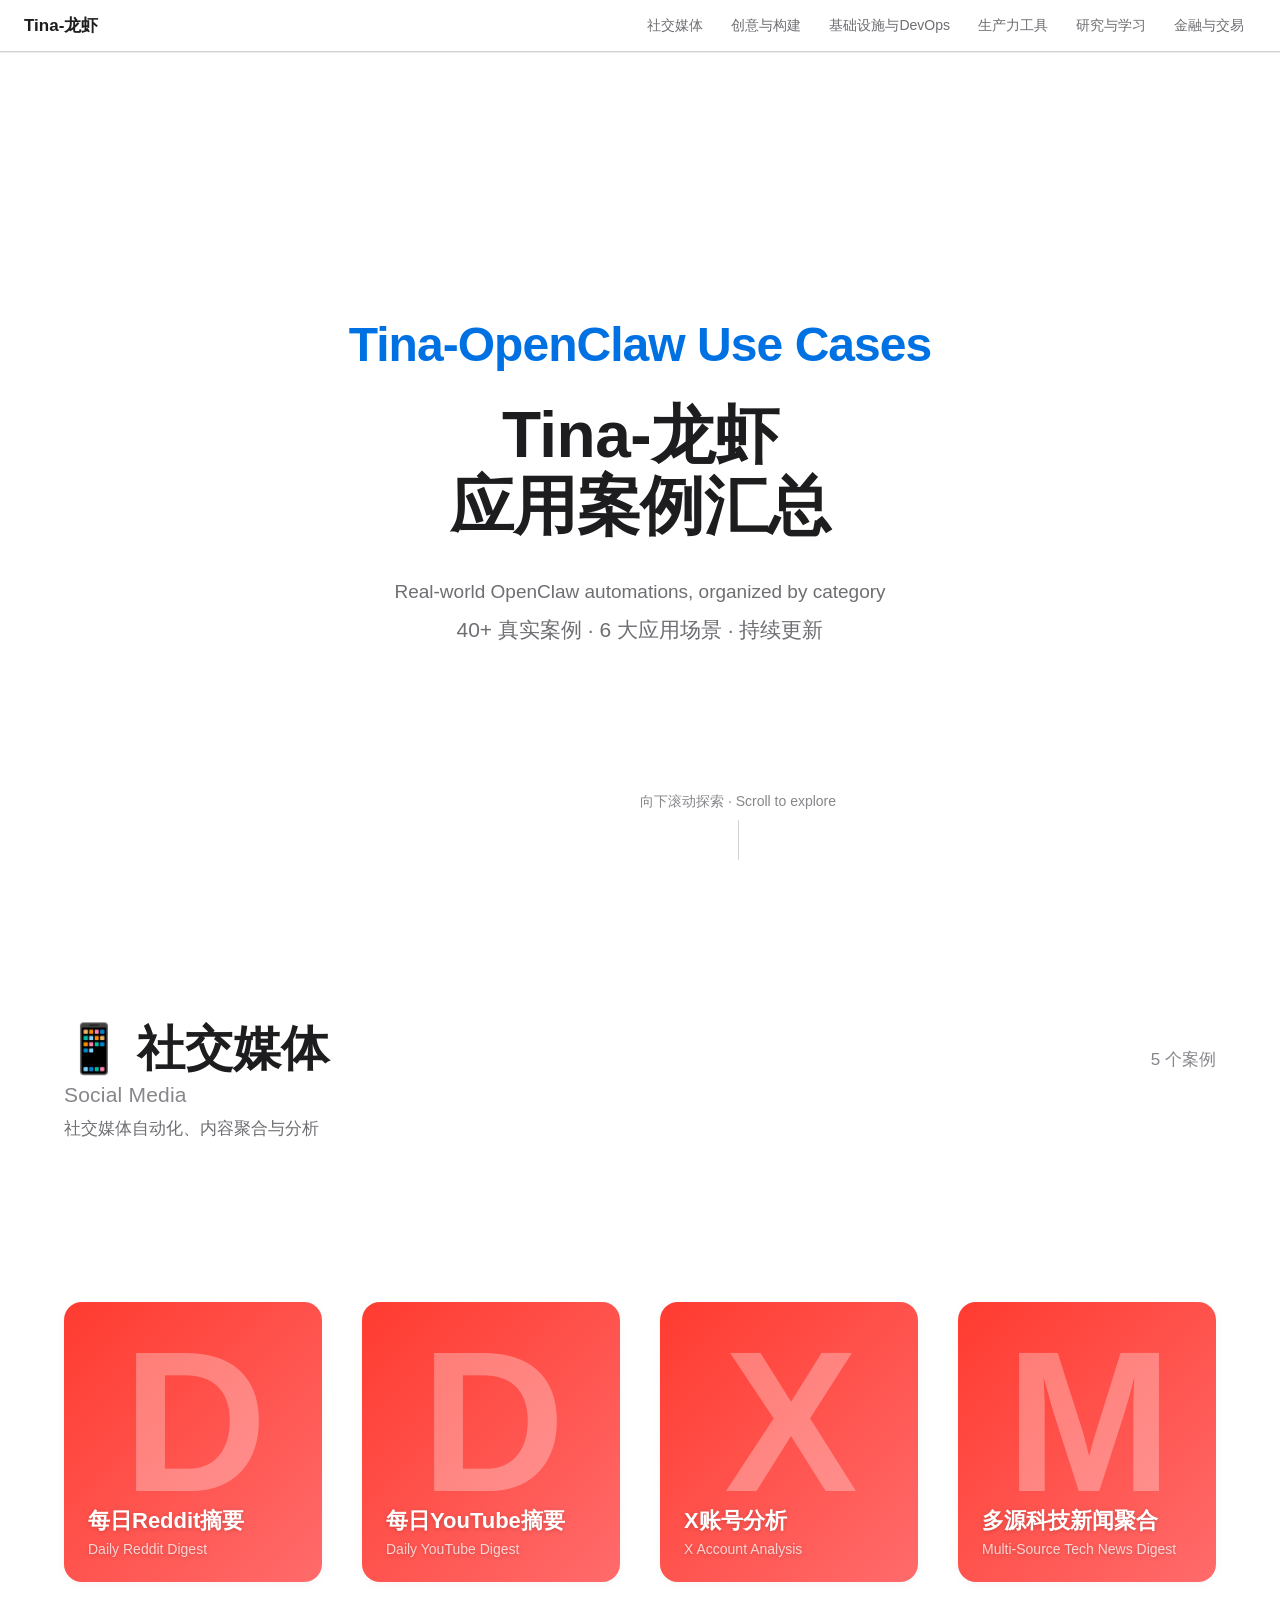
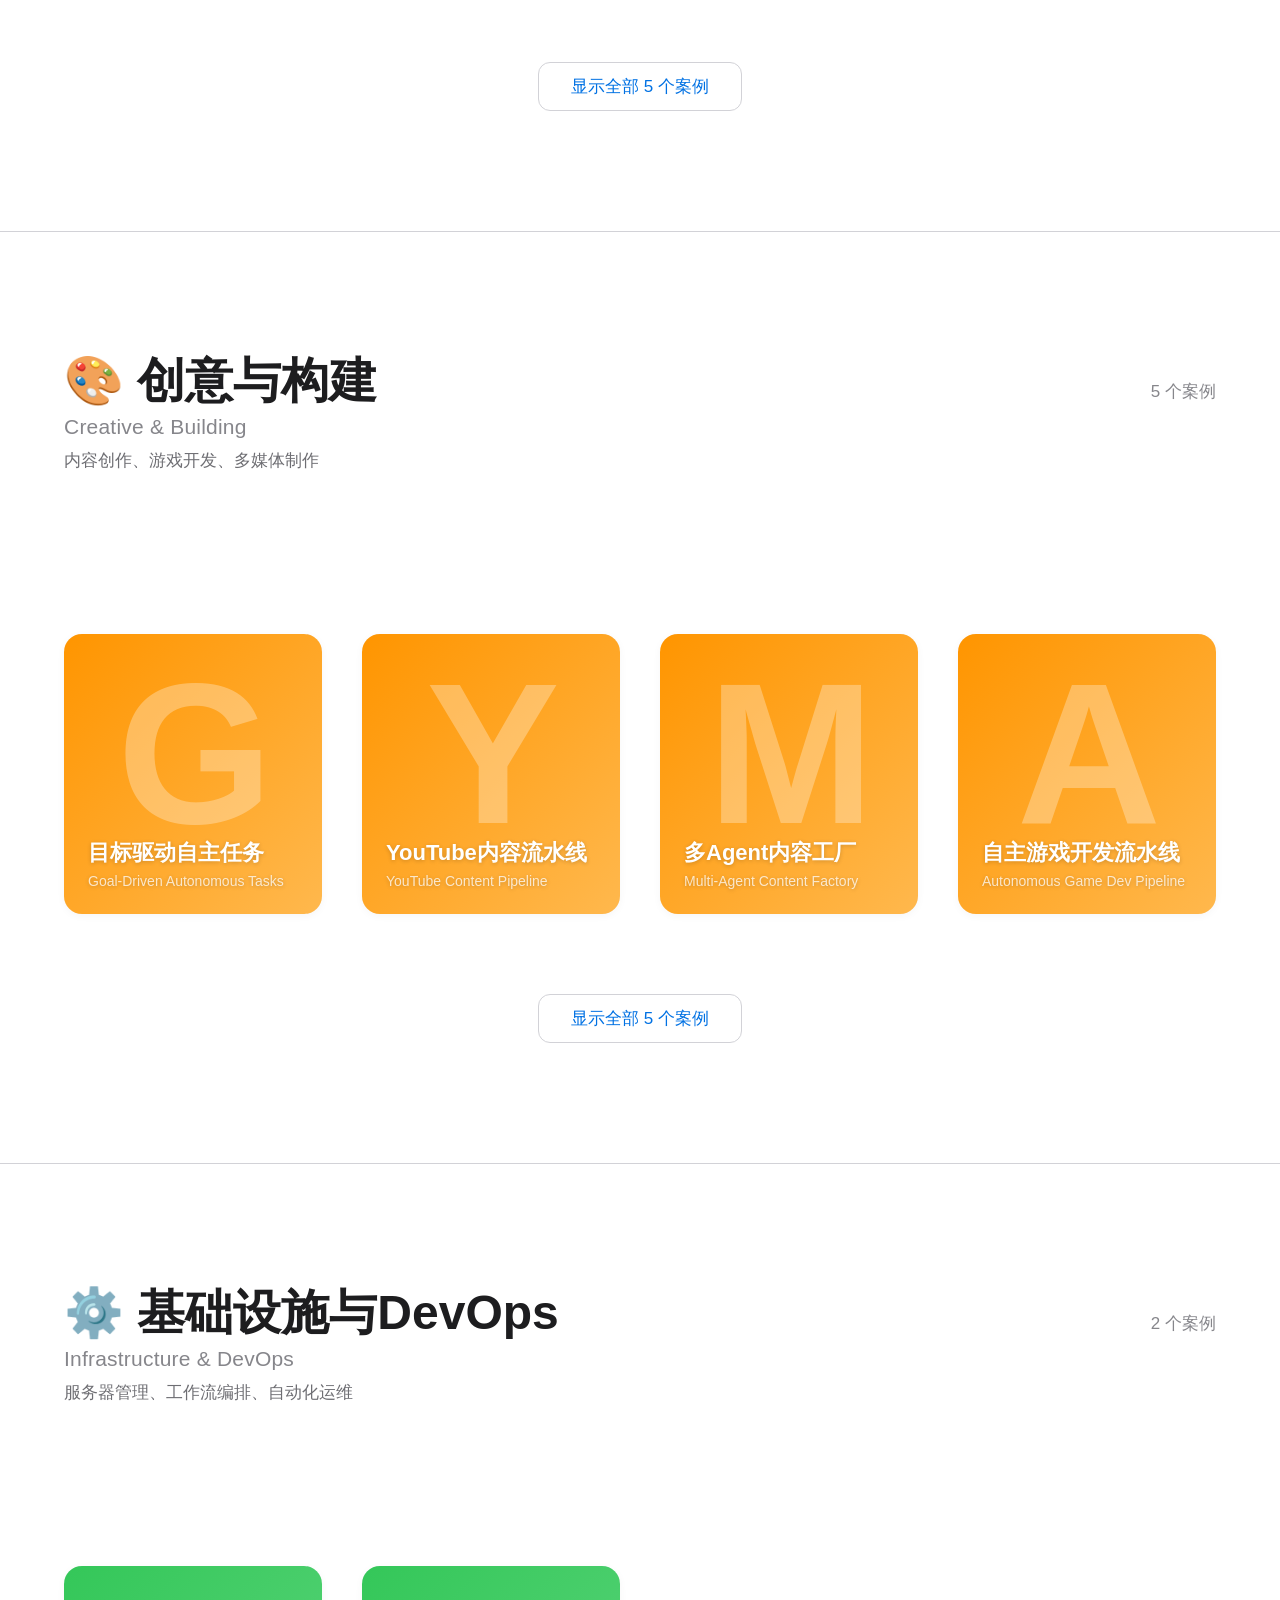
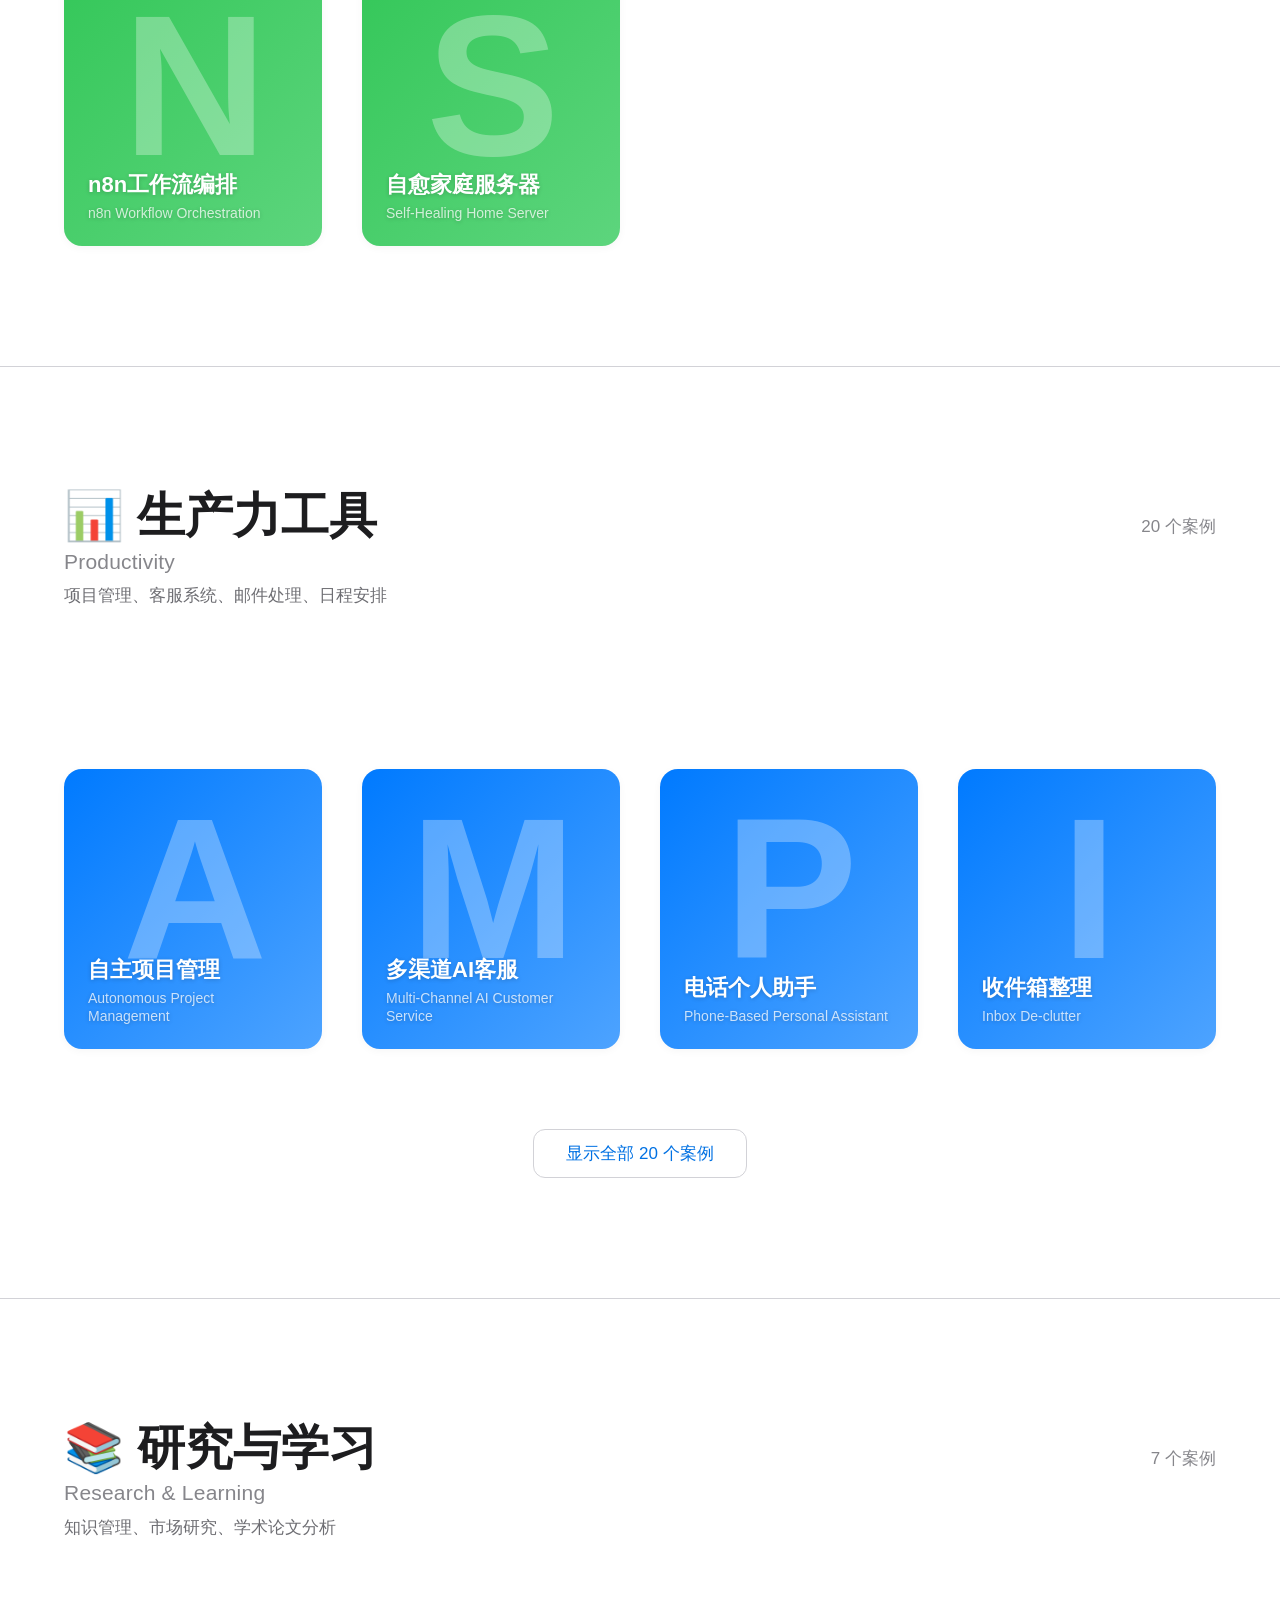
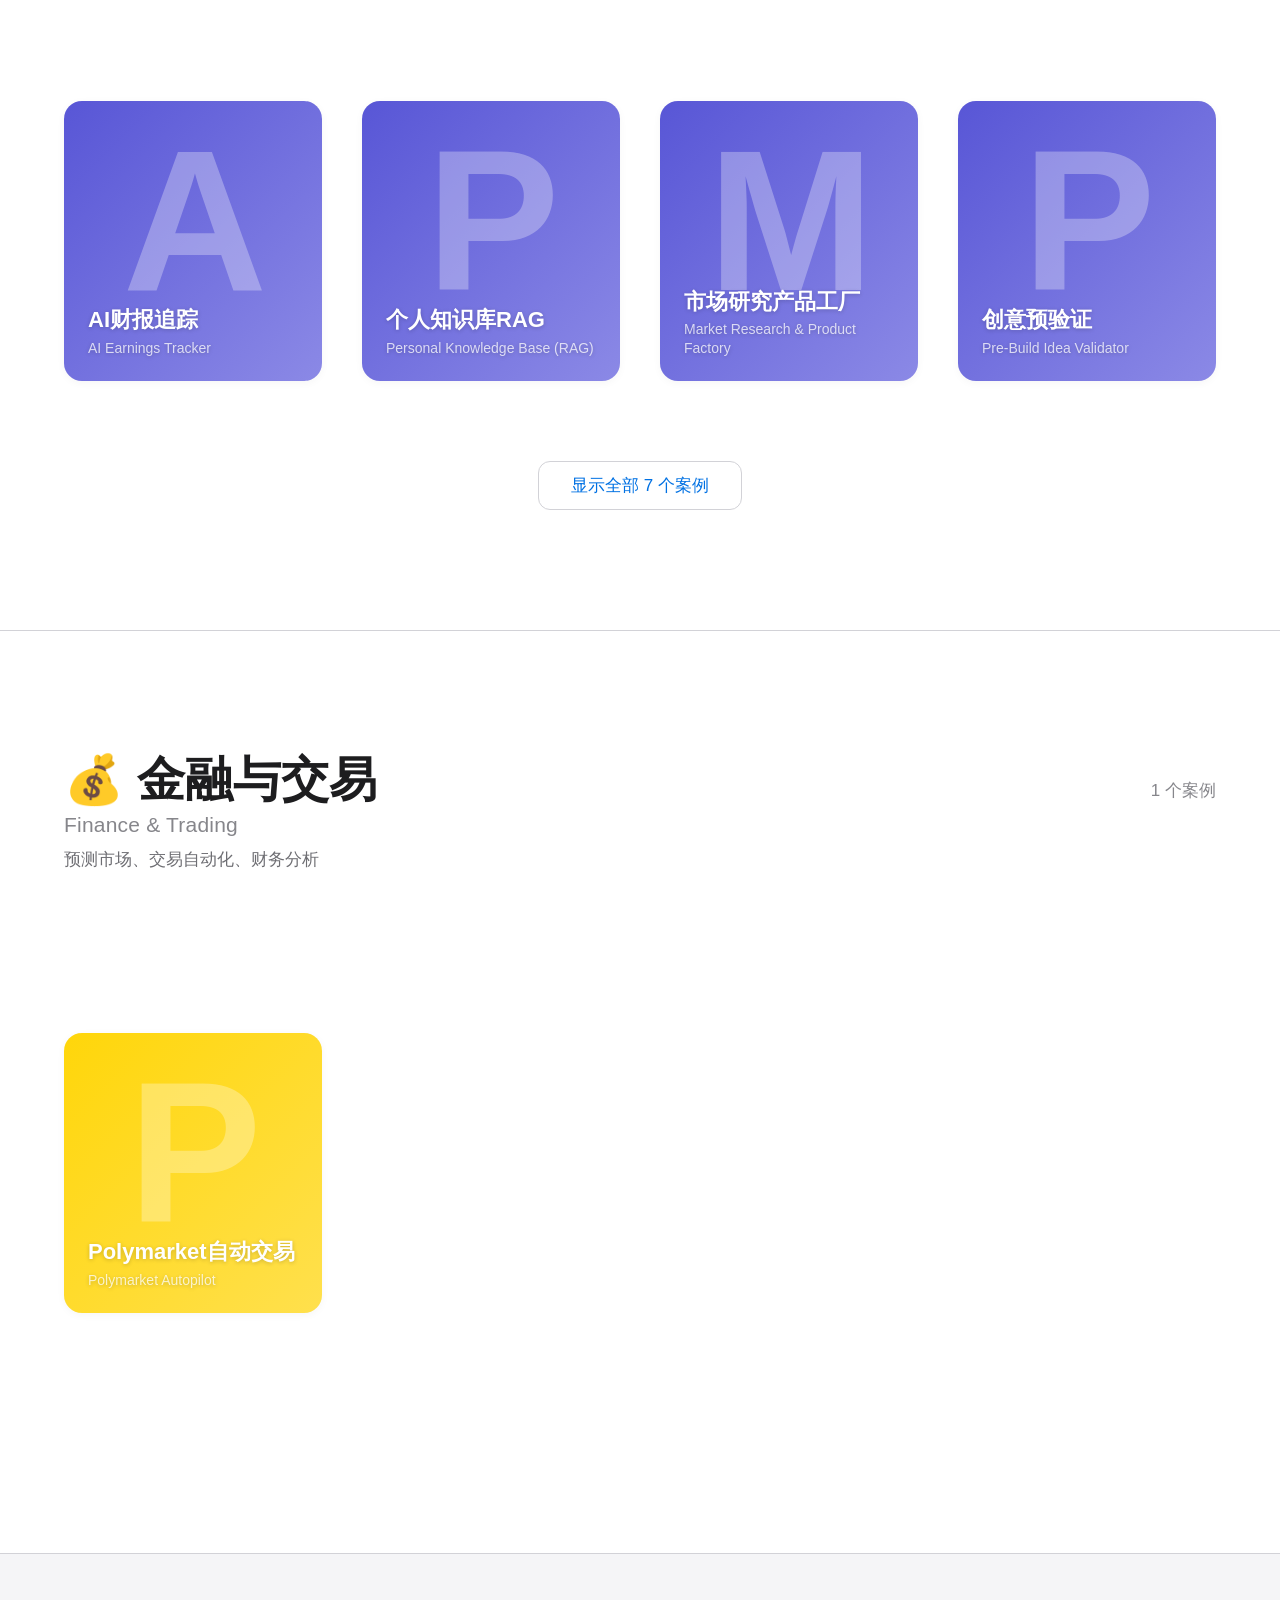
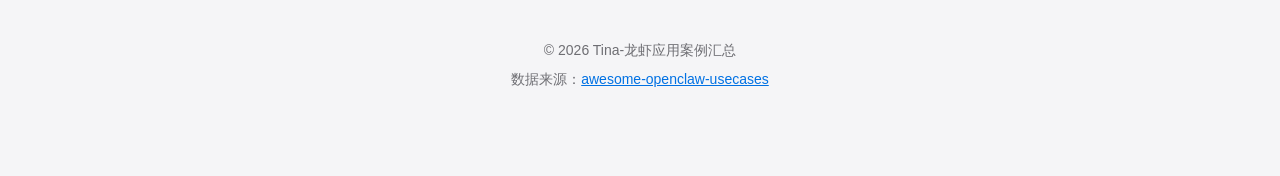
==== commit 27ec52ca: "fix: hero title with line break - Tina-OpenClaw Use Cases / Tina-龙虾应用案例汇总" ====
--- a/index.html
+++ b/index.html
@@ -45,8 +45,8 @@
 
   <!-- Hero 区 -->
   <section class="hero">
-    <p class="hero__eyebrow">Tina-龙虾 Use Cases</p>
-    <h1 class="hero__title">龙虾应用案例汇总</h1>
+    <p class="hero__eyebrow">Tina-OpenClaw Use Cases</p>
+    <h1 class="hero__title">Tina-龙虾<br>应用案例汇总</h1>
     <p class="hero__subtitle">Real-world OpenClaw automations, organized by category</p>
     <p class="hero__stats">40+ 真实案例 · 6 大应用场景 · 持续更新</p>
     <div class="hero__scroll-hint" aria-hidden="true">向下滚动探索 · Scroll to explore</div>
--- a/css/card.css
+++ b/css/card.css
@@ -53,13 +53,14 @@
   padding: 0;
 }
 
-/* 卡片标题 */
+/* 卡片标题（英文小字） */
 .case-card__name {
-  font-size: 22px;
-  font-weight: 700;
-  color: #FFFFFF;
+  font-size: 14px;
+  font-weight: 400;
+  color: rgba(255, 255, 255, 0.75);
   line-height: 1.3;
   text-shadow: 0 1px 4px rgba(0, 0, 0, 0.2);
+  margin-top: 4px;
 }
 
 /* 展开详情区域 */
@@ -179,11 +180,11 @@
 
 /* ===== 双语卡片样式 ===== */
 .case-card__name-zh {
-  font-size: 13px;
-  font-weight: 400;
-  color: rgba(255, 255, 255, 0.8);
-  margin-top: 4px;
-  line-height: 1.4;
+  font-size: 22px;
+  font-weight: 700;
+  color: #FFFFFF;
+  line-height: 1.3;
+  text-shadow: 0 1px 4px rgba(0, 0, 0, 0.2);
 }
 
 .case-card__description--zh {
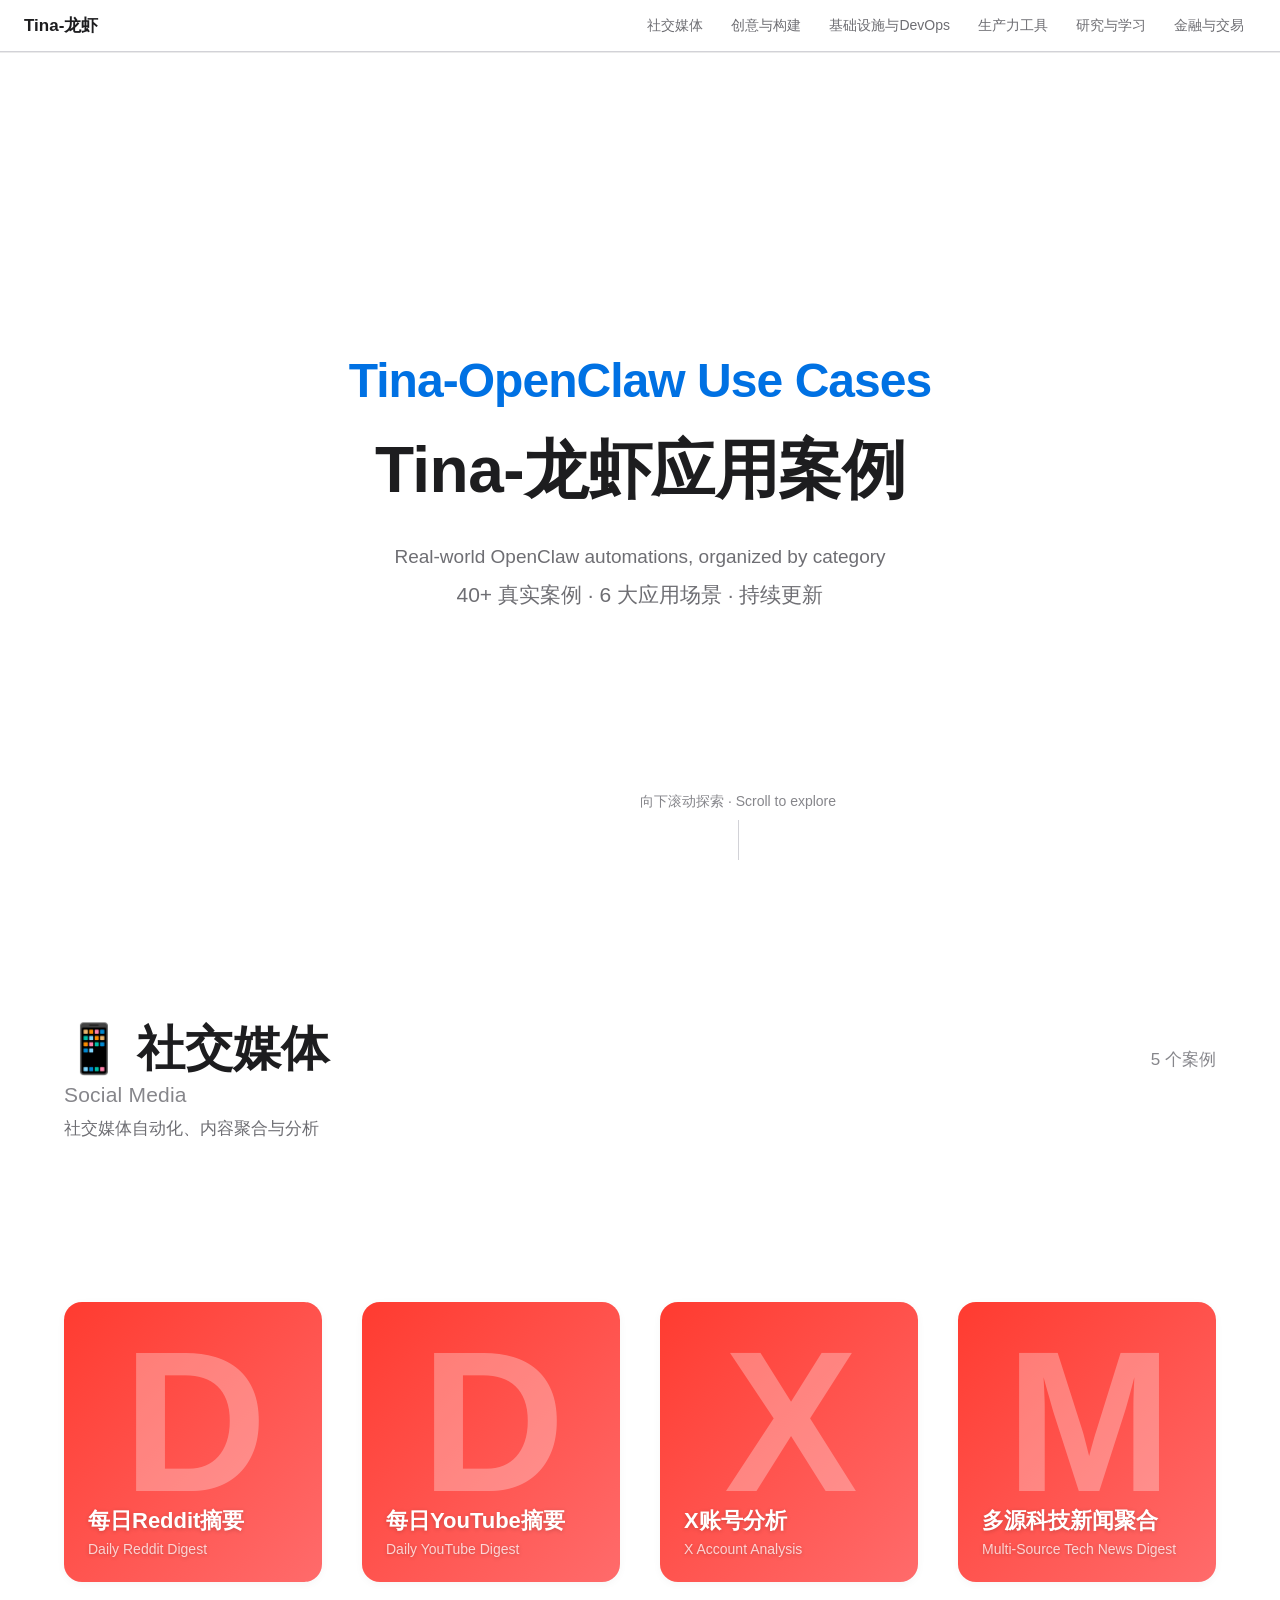
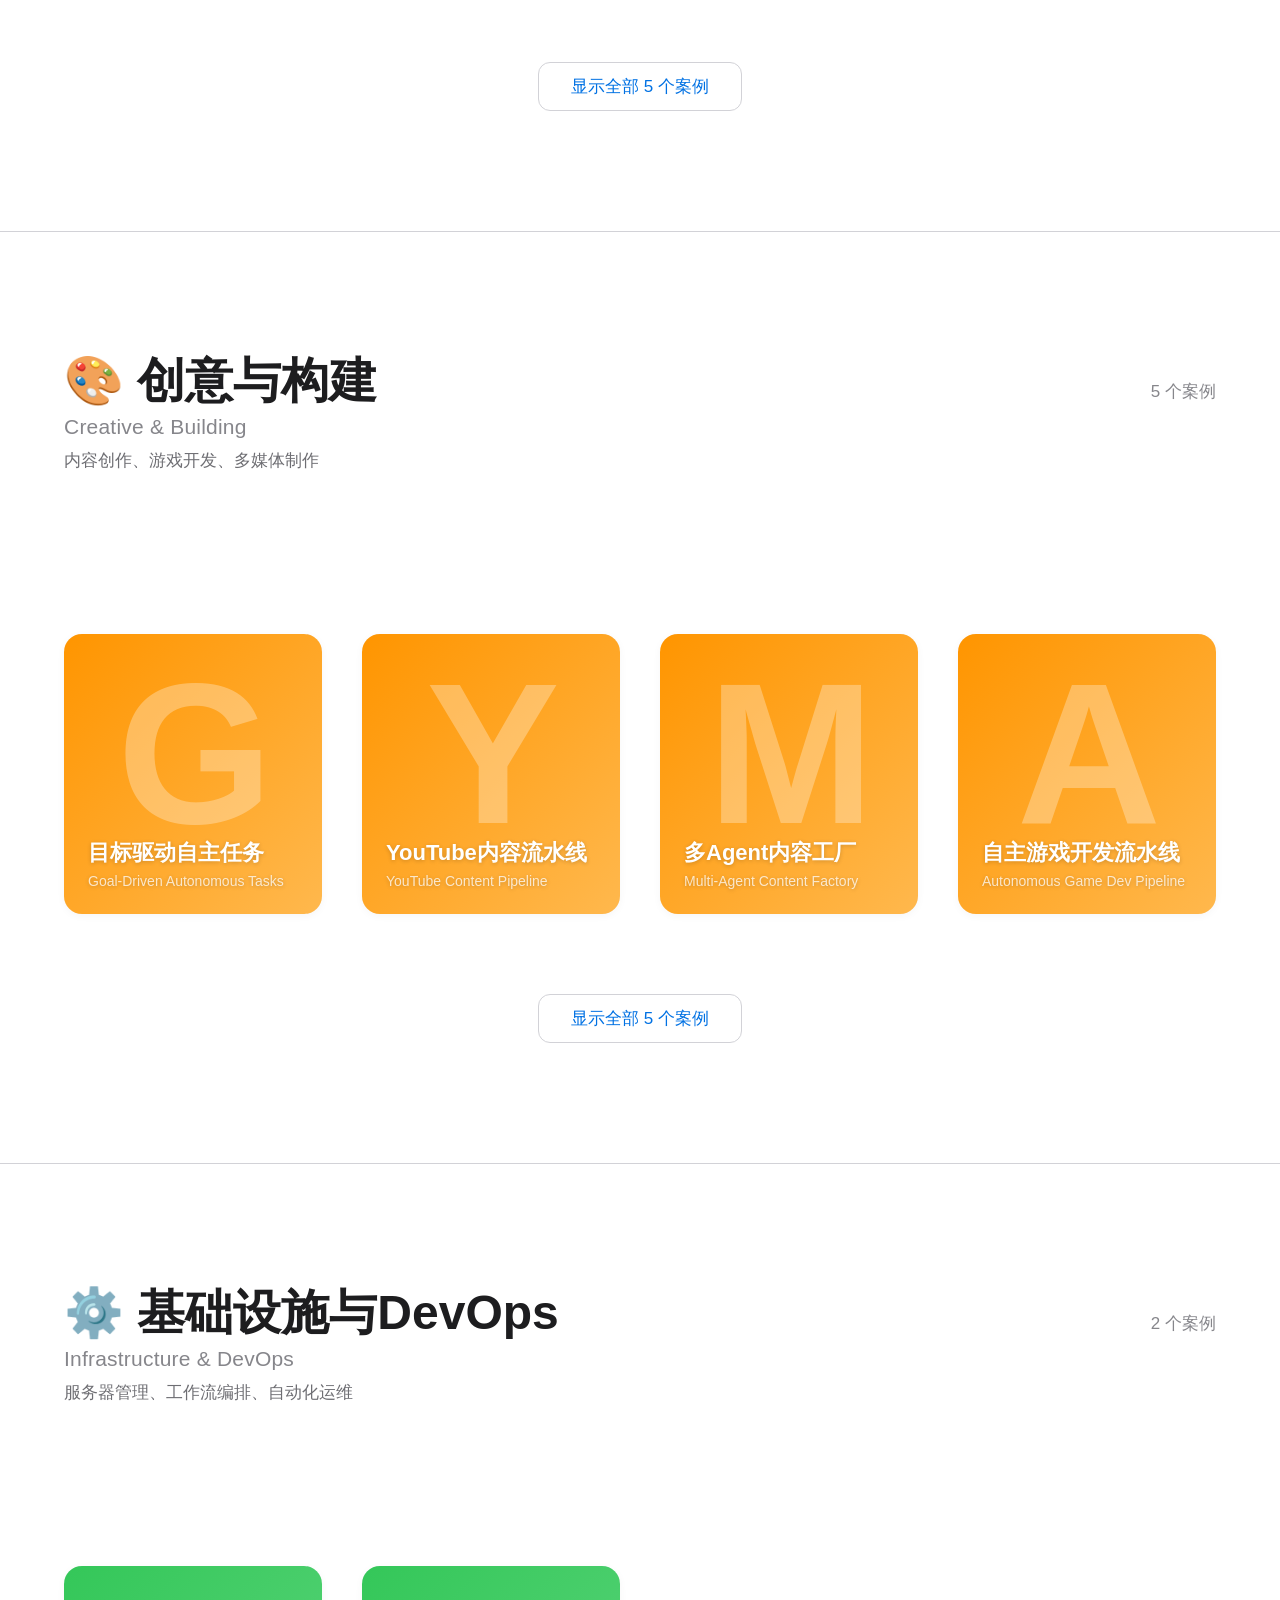
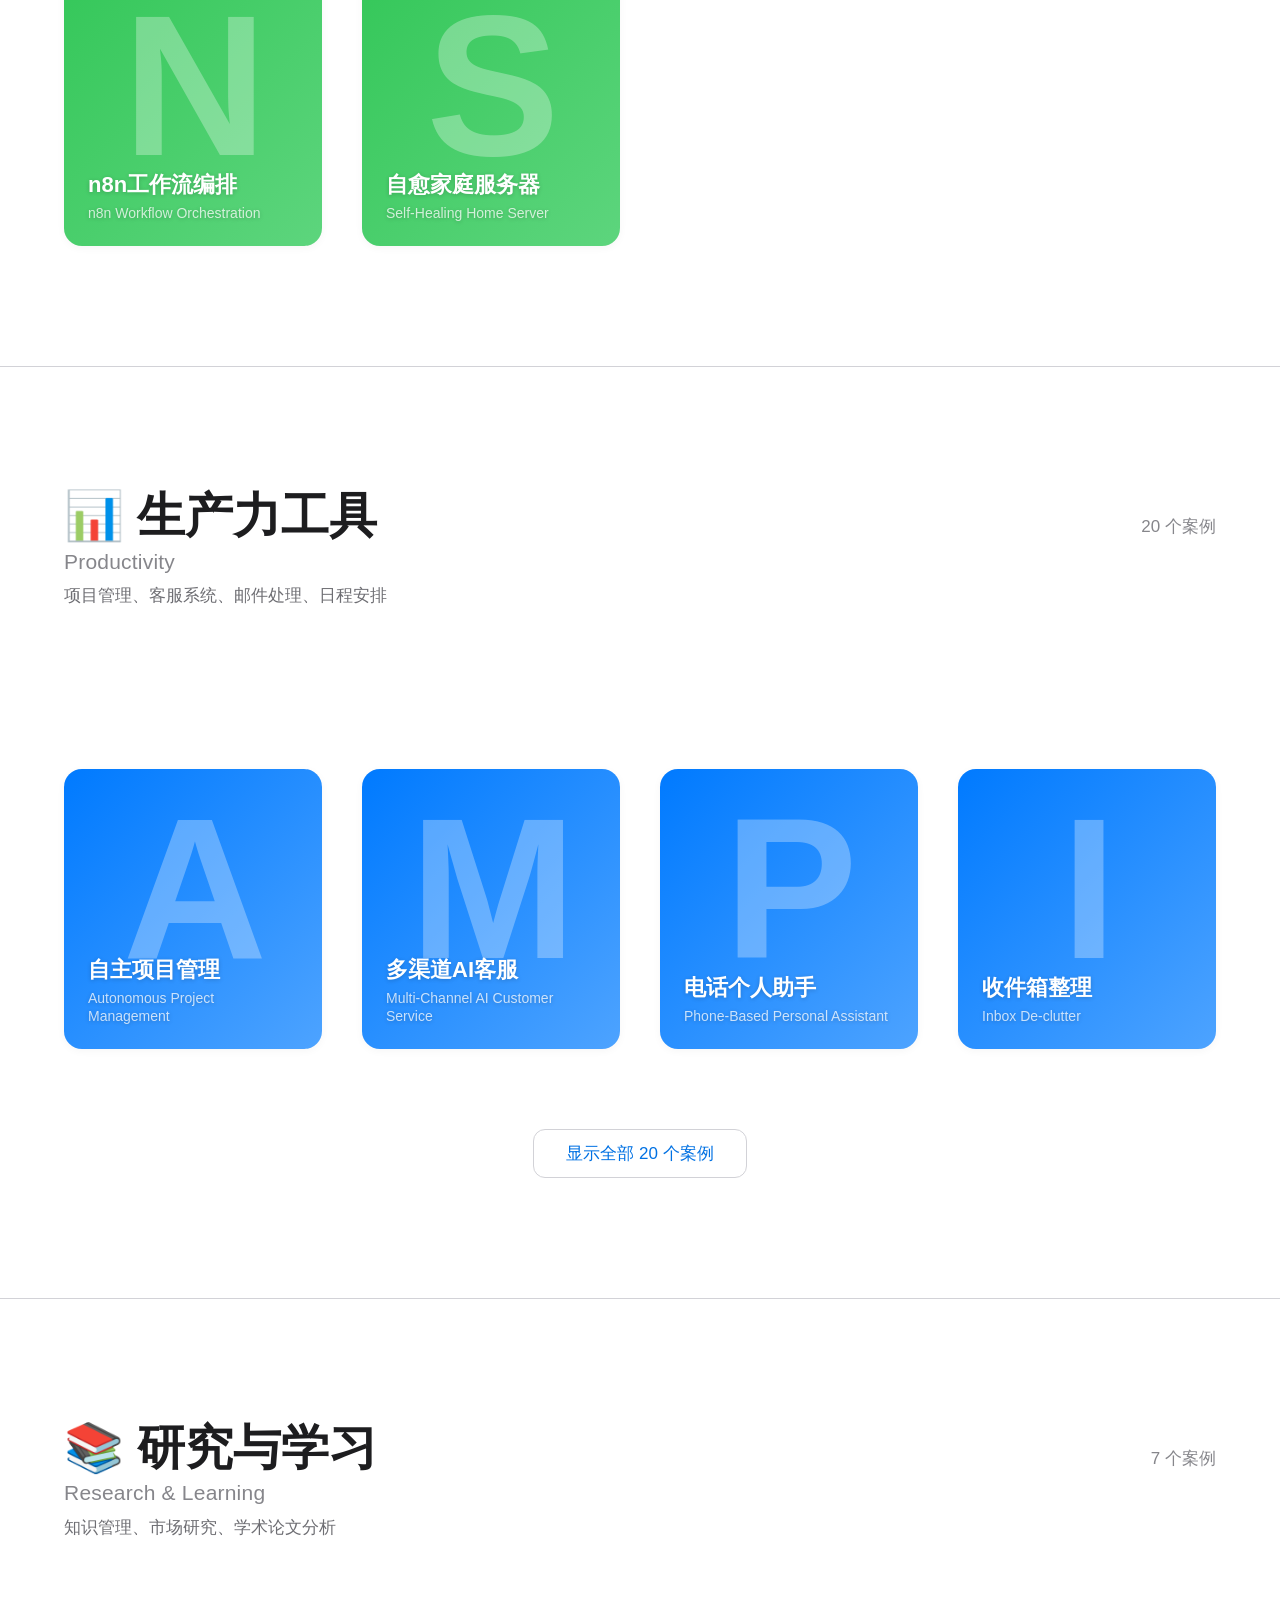
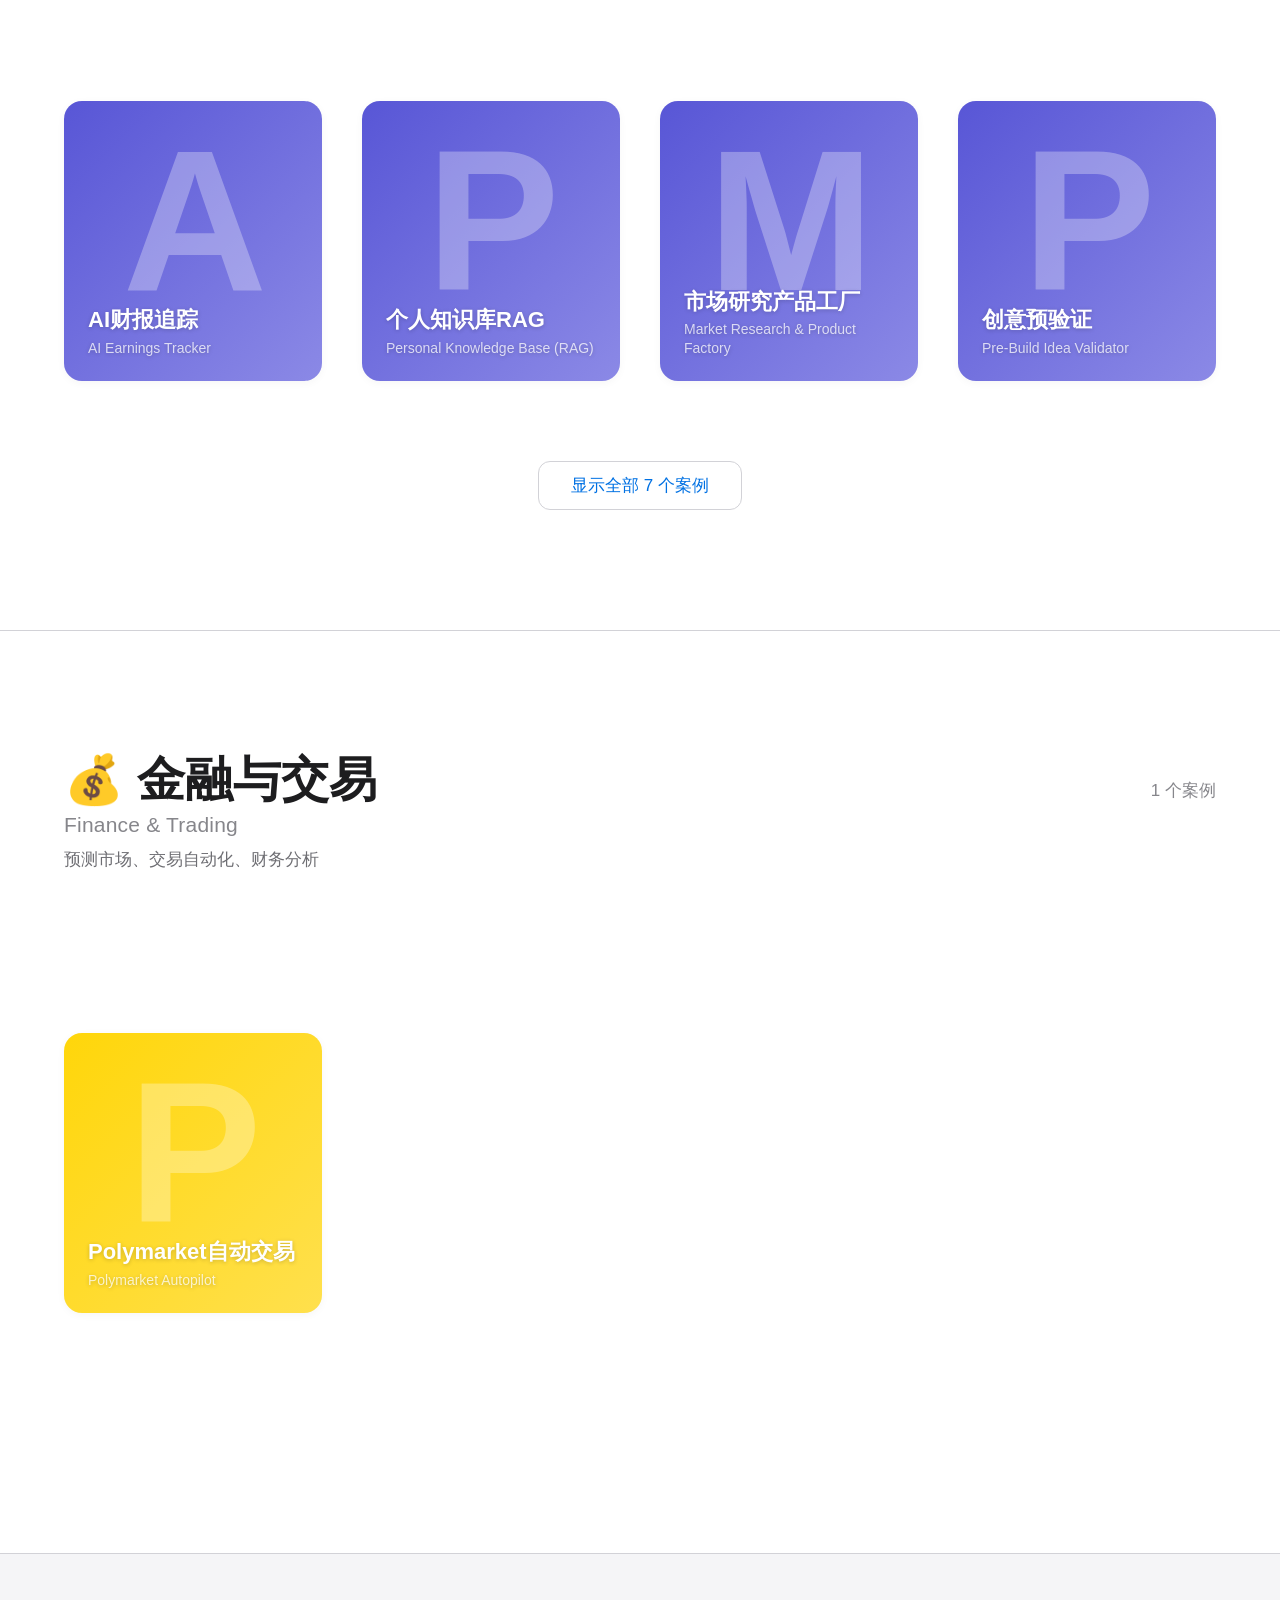
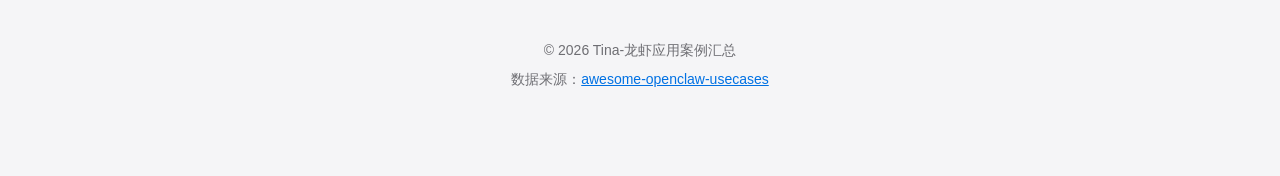
==== commit b0bad2dd: "fix: hero title to Tina-龙虾应用案例" ====
--- a/index.html
+++ b/index.html
@@ -46,7 +46,7 @@
   <!-- Hero 区 -->
   <section class="hero">
     <p class="hero__eyebrow">Tina-OpenClaw Use Cases</p>
-    <h1 class="hero__title">Tina-龙虾<br>应用案例汇总</h1>
+    <h1 class="hero__title">Tina-龙虾应用案例</h1>
     <p class="hero__subtitle">Real-world OpenClaw automations, organized by category</p>
     <p class="hero__stats">40+ 真实案例 · 6 大应用场景 · 持续更新</p>
     <div class="hero__scroll-hint" aria-hidden="true">向下滚动探索 · Scroll to explore</div>
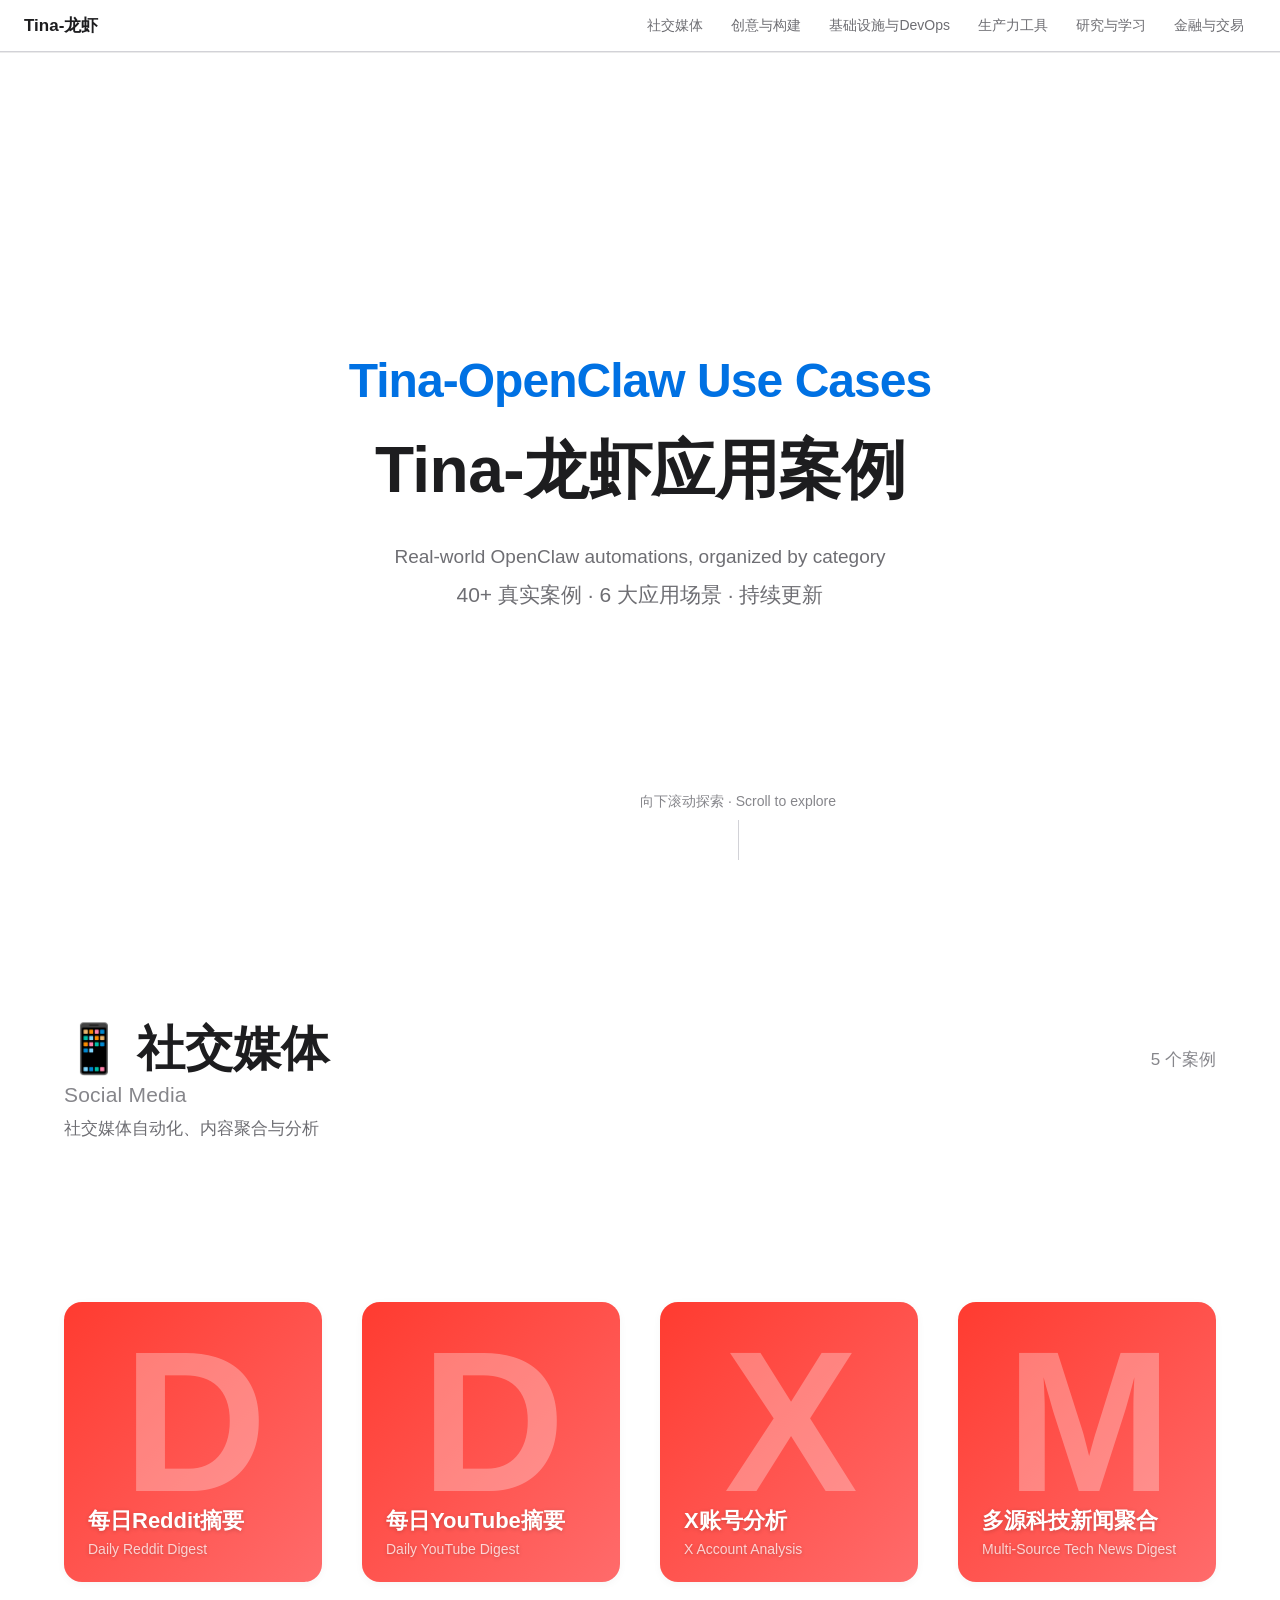
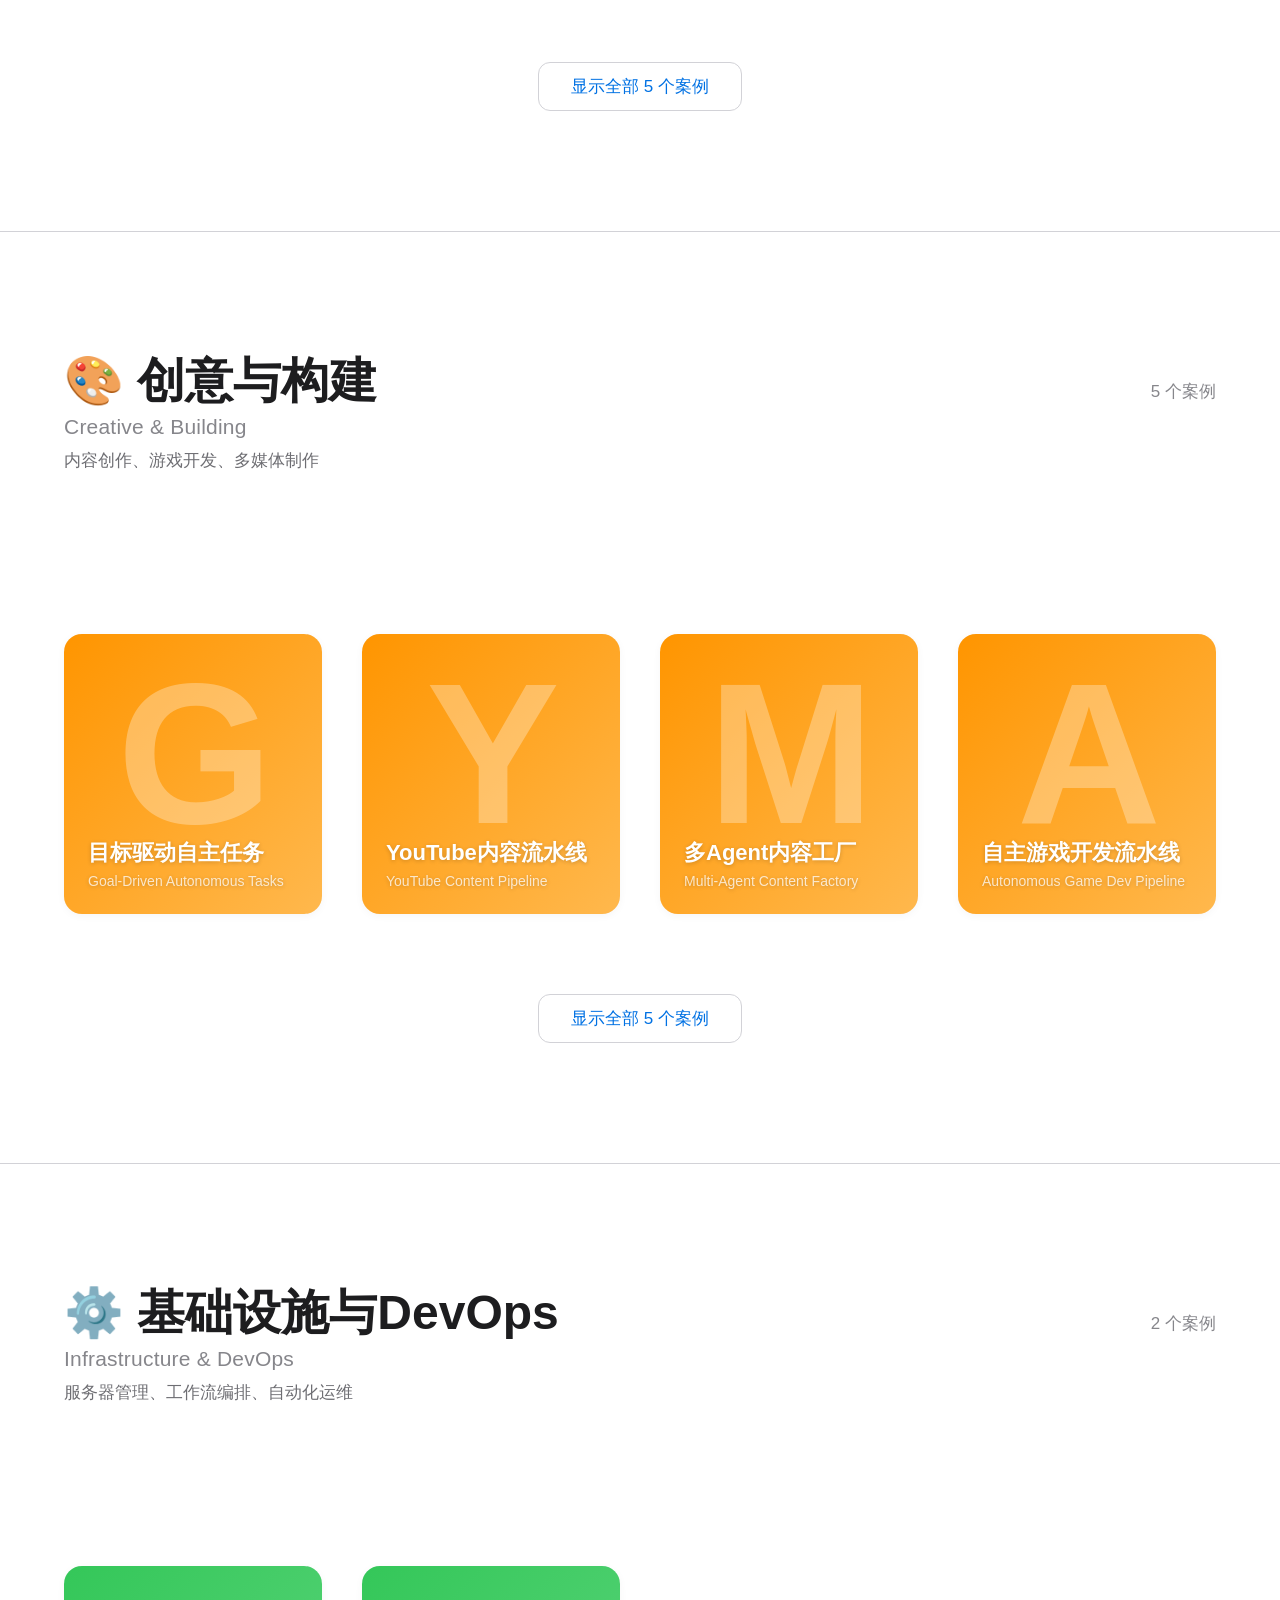
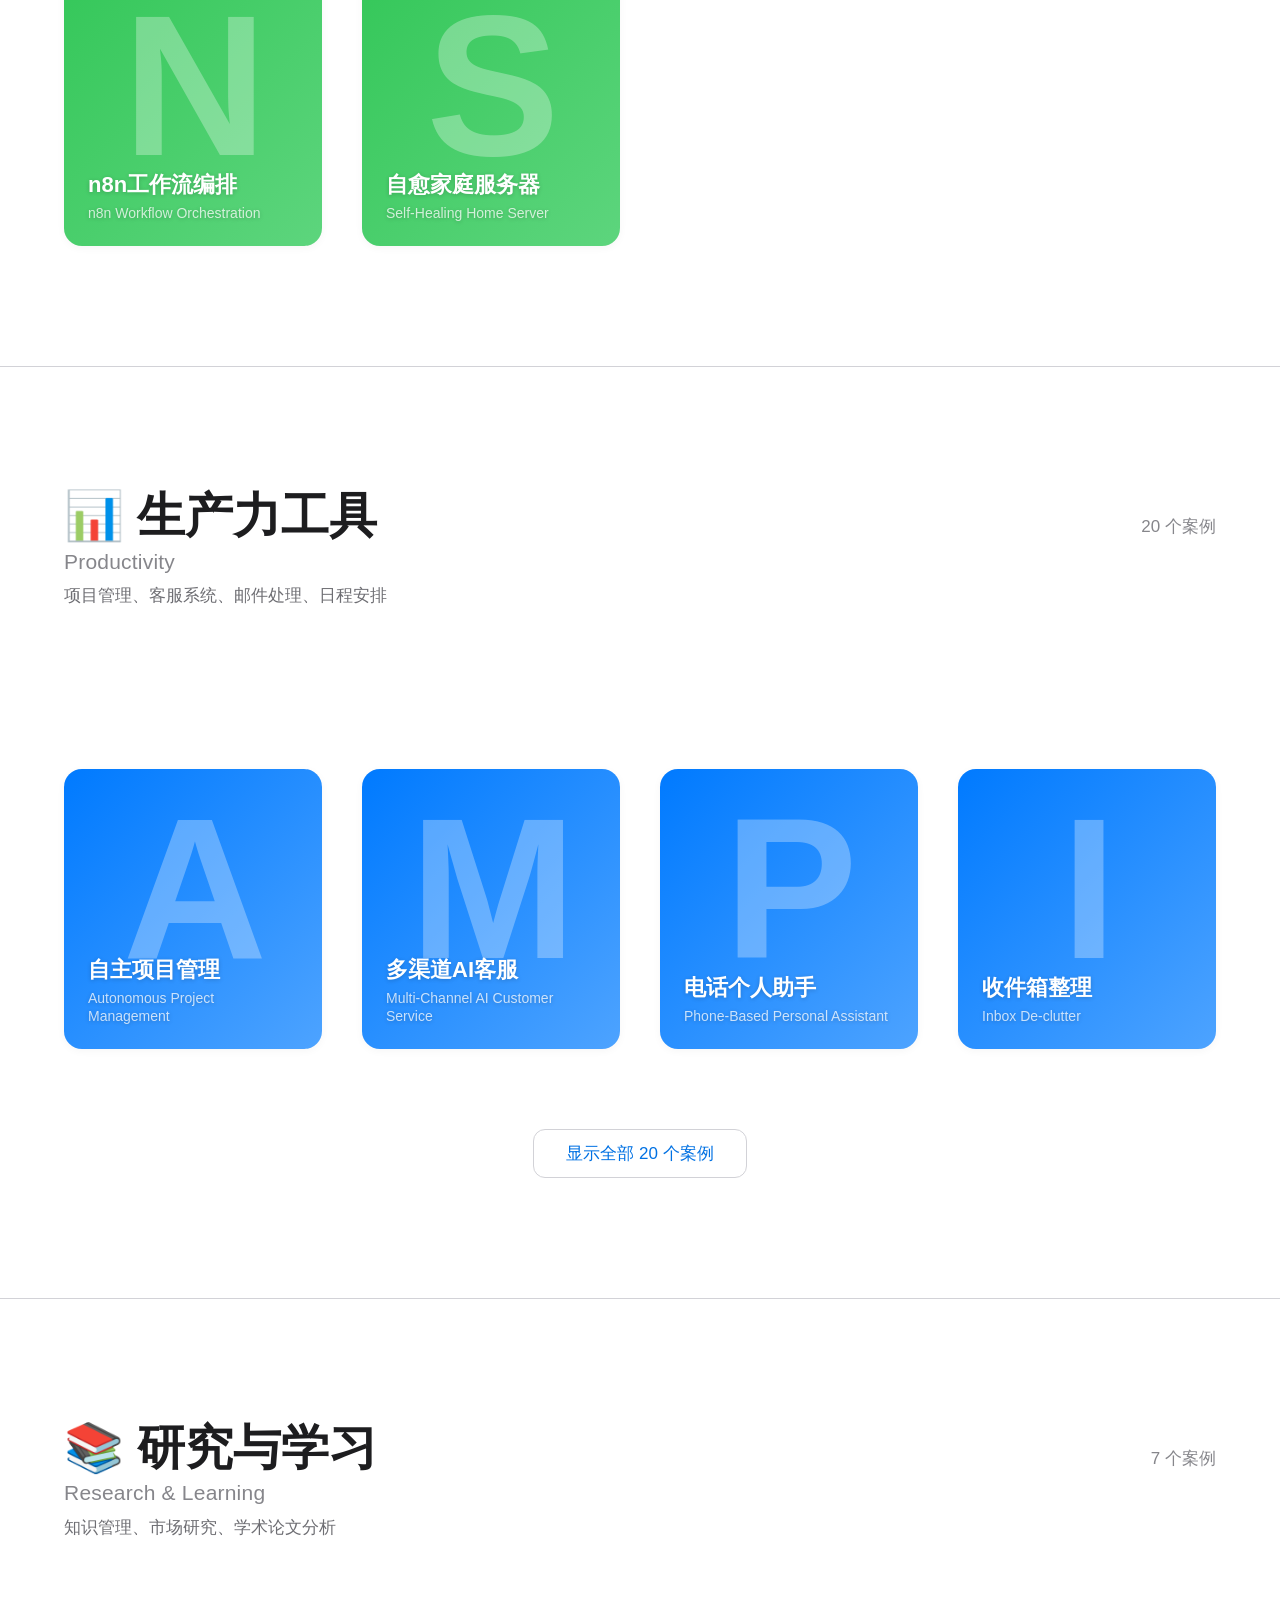
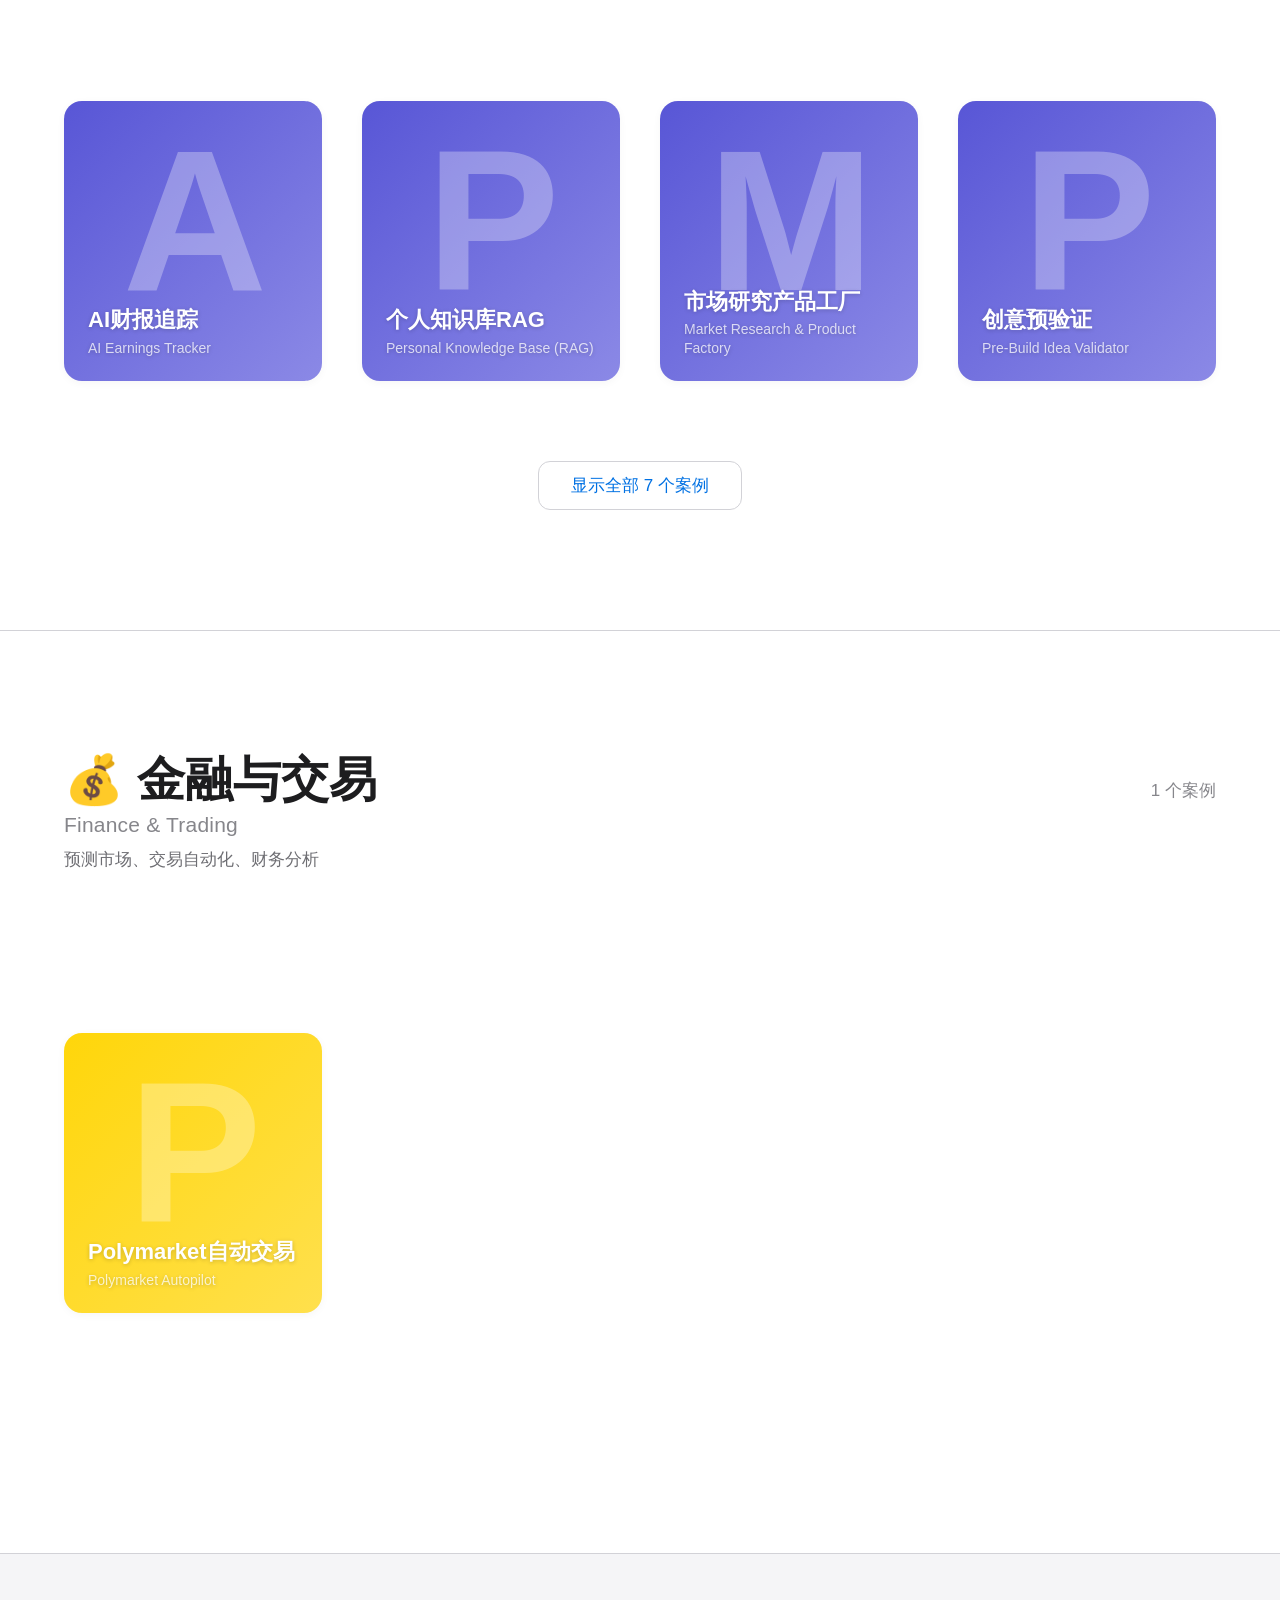
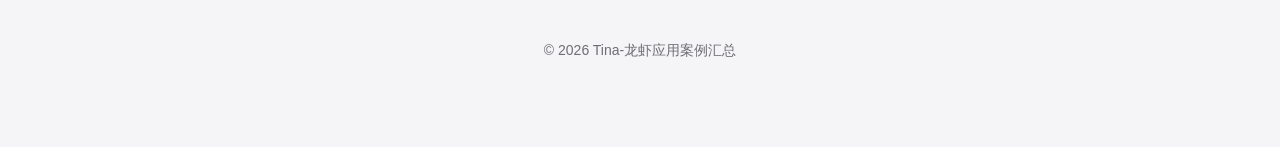
==== commit bd6fc3cb: "fix: move files back to repo root for Vercel deployment" ====
--- a/index.html
+++ b/index.html
@@ -61,7 +61,6 @@
   <footer class="footer">
     <div class="footer__inner">
       <p>© 2026 Tina-龙虾应用案例汇总</p>
-      <p>数据来源：<a href="https://github.com/hesamsheikh/awesome-openclaw-usecases" target="_blank" rel="noopener noreferrer">awesome-openclaw-usecases</a></p>
     </div>
   </footer>
 
